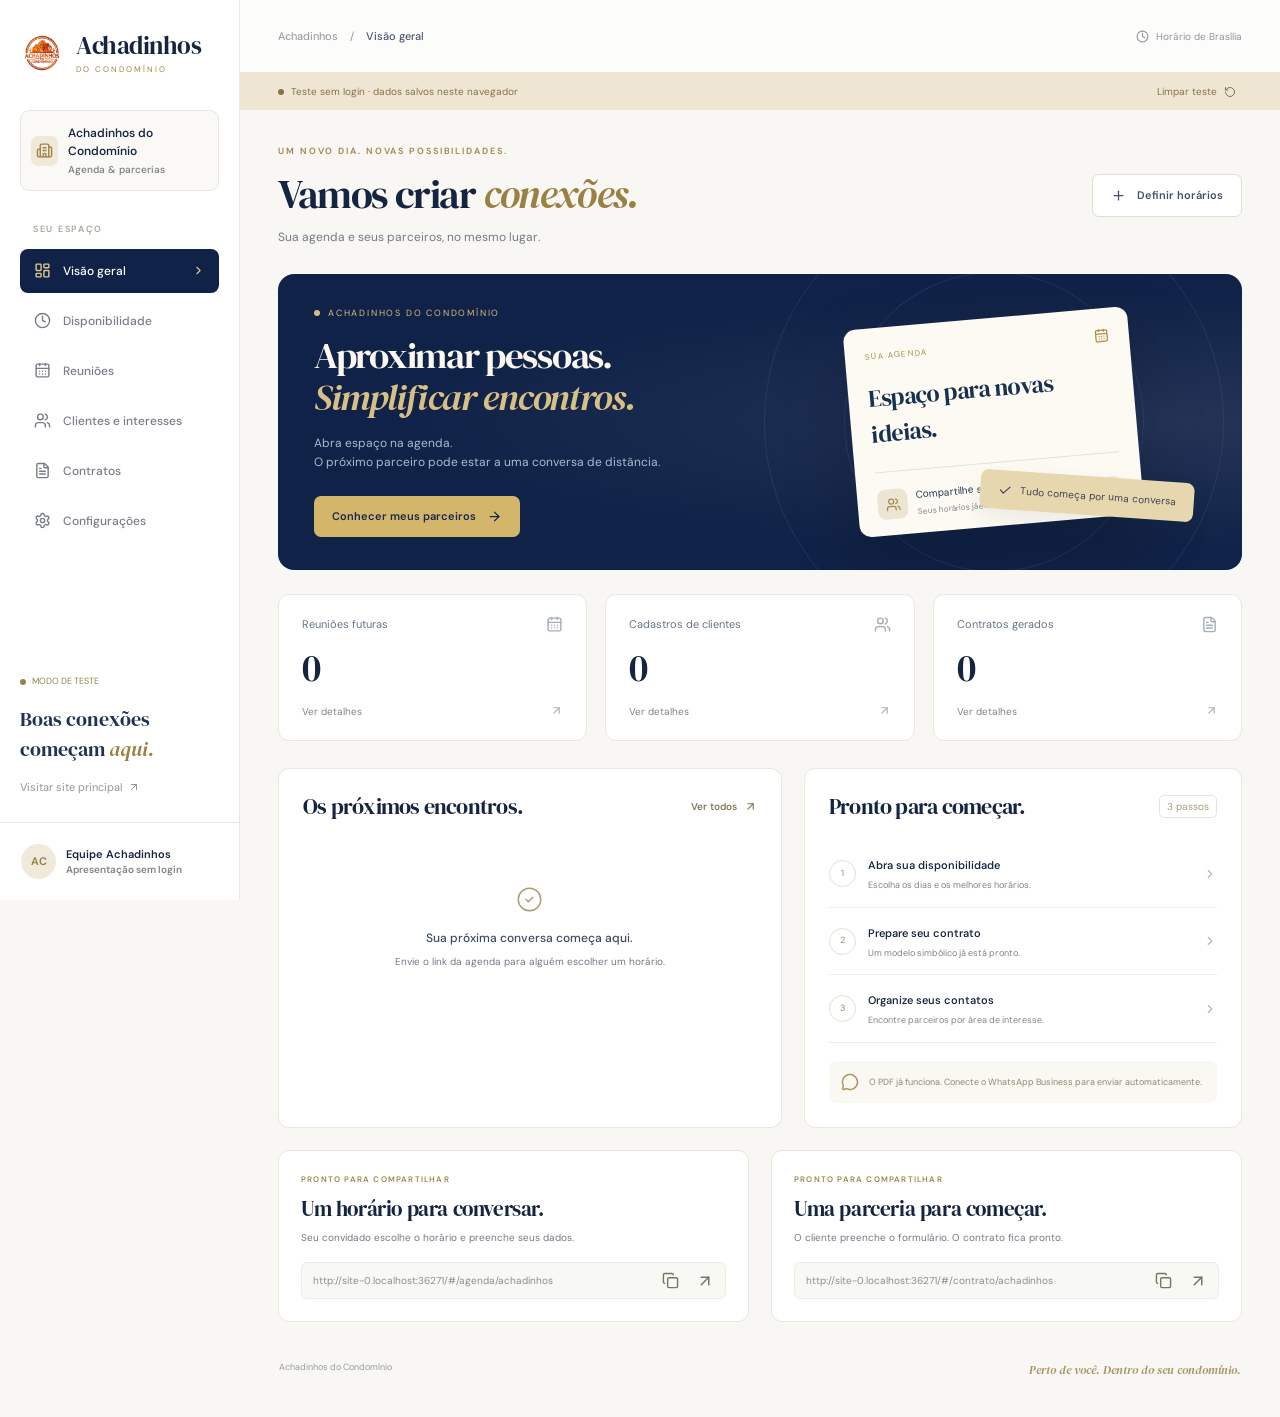
==== index.html @ da48fa8a "Add files via upload" ====
<!doctype html>
<html lang="pt-BR">
<head>
  <meta charset="utf-8">
  <meta name="viewport" content="width=device-width,initial-scale=1">
  <meta name="theme-color" content="#102247">
  <meta name="description" content="Agenda, parcerias e contratos do Achadinhos do Condomínio.">
  <title>Achadinhos · Agenda & parcerias</title>
  <link rel="icon" href="./logo.png" type="image/png">
  <link rel="stylesheet" href="./assets/app.css">
  <script src="./config.js"></script>
  <script src="./assets/app.js" type="module"></script>
</head>
<body><div id="root"></div><noscript>Ative o JavaScript para usar a agenda e os formulários.</noscript></body>
</html>
---- assets/app.css ----
@import url('https://fonts.googleapis.com/css2?family=DM+Sans:wght@400;450;500;550;600;650;700&family=DM+Serif+Display:ital@0;1&display=swap');
:root{--ink:#152541;--navy:#102247;--gold:#c7a75d;--cream:#f8f7f3;--line:#e9e7df;--muted:#81838b;--paper:#fff;--serif:'DM Serif Display',Georgia,serif;--sans:'DM Sans',Arial,sans-serif}
*{box-sizing:border-box}body{margin:0;background:var(--cream);color:var(--ink);font-family:var(--sans);font-size:14px;line-height:1.5;-webkit-font-smoothing:antialiased}button,input,select,textarea{font:inherit}button,a,input,select,textarea{-webkit-tap-highlight-color:transparent}button,a{touch-action:manipulation}button{cursor:pointer}button{border:0;background:none;color:inherit}a{color:inherit;text-decoration:none}button:disabled,.disabled{opacity:.45;cursor:not-allowed;pointer-events:none}button,a,input,select,textarea{outline-offset:4px}button:focus-visible,a:focus-visible{outline:2px solid var(--gold)}h1,h2,h3,p{margin:0}h1,h2{font-family:var(--serif);font-weight:400;letter-spacing:-.035em}h1{font-size:40px;line-height:1.15}h1 em{color:#9b8044;font-weight:400}h2{font-size:24px;line-height:1.25}h3{font-size:15px;font-weight:600}p{color:#747985}small{font-size:12px;color:var(--muted)}svg{flex-shrink:0}.app-shell{display:flex;min-height:100vh}.sidebar{width:240px;position:fixed;inset:0 auto 0 0;background:#fff;border-right:1px solid var(--line);padding:30px 20px 0;display:flex;flex-direction:column;z-index:20}.brand{display:flex;gap:10px;align-items:center}.brand img{width:46px;height:46px;object-fit:contain}.brand>span{font-family:var(--serif);font-size:25px;line-height:1;letter-spacing:-.5px}.brand small{display:block;font-family:var(--sans);font-size:8px;letter-spacing:2px;color:#a28547;margin-top:7px}.workspace-name{display:flex;align-items:center;gap:10px;margin:34px 0 32px;padding:13px 10px;border:1px solid var(--line);border-radius:9px;background:#faf9f6;font-weight:550;font-size:12px}.workspace-name small{display:block;font-size:10px;margin-top:2px}.workspace-icon{width:30px;height:30px;display:grid;place-items:center;background:#f0e9d9;border-radius:7px;color:#9f844b}.nav-title{font-size:9px;letter-spacing:1.7px;color:#aaa69a;font-weight:600;padding-left:13px;margin-bottom:12px}nav{display:grid;gap:6px}nav button{padding:13px 14px;display:flex;gap:12px;align-items:center;border-radius:8px;text-align:left;color:#797d88;font-size:12px;font-weight:500;transition:background .18s,color .18s}nav button>svg:last-child:not(:first-child){margin-left:auto}nav button:hover{background:#f8f7f3;color:var(--navy)}nav .active{background:var(--navy);color:#fff}nav .active:hover{background:#1c345a;color:#fff}nav .active svg{color:#dcc98f}.sidebar-bottom{margin-top:auto;padding-top:45px}.demo-chip{font-size:9px;color:#9a8250;display:flex;gap:6px;align-items:center}.dot{display:inline-block;width:6px;height:6px;border-radius:50%;background:currentColor;flex-shrink:0}.sidebar-bottom>p{font-family:var(--serif);font-size:20px;line-height:1.5;color:#1f3355;margin:15px 0}.sidebar-bottom>p em{color:#9b8044}.sidebar-bottom>a{display:flex;align-items:center;gap:6px;font-size:11px;color:#92959d}.user-row{display:flex;gap:10px;align-items:center;border-top:1px solid var(--line);margin:27px -20px 0;padding:21px;font-size:11px;font-weight:600}.user-row small{display:block;font-size:10px}.avatar{width:35px;height:35px;border-radius:50%;display:grid;place-items:center;background:#f1eadb;color:#958047;font-size:11px;font-weight:650}.avatar.small{width:31px;height:31px;font-size:10px}.main-shell{margin-left:240px;width:calc(100% - 240px)}.topbar{height:73px;border-bottom:1px solid var(--line);display:flex;align-items:center;justify-content:space-between;padding:0 38px;background:rgba(255,255,255,.68)}.topbar>div,.topbar-right{display:flex;align-items:center;gap:18px}.breadcrumb{display:flex;gap:12px;align-items:center;color:#91939a;font-size:11px}.breadcrumb strong{font-weight:500;color:#4c596b}.timezone{display:flex;align-items:center;gap:7px;font-size:10px;color:#92959b}.workspace{max-width:1500px;margin:auto;padding:35px 38px 24px}.page-heading{display:flex;align-items:center;justify-content:space-between;gap:20px;margin-bottom:28px}.eyebrow{display:block;letter-spacing:1.9px;font-size:9px;line-height:1.5;font-weight:600;color:#9e864e;margin-bottom:12px}.page-heading p{margin-top:11px;font-size:12px}.button{border-radius:7px;display:inline-flex;align-items:center;justify-content:center;gap:11px;padding:12px 18px;font-size:11px;font-weight:600;transition:transform .16s,background .16s,box-shadow .16s;white-space:nowrap;min-height:41px}.button:hover{transform:translateY(-1px)}.primary{background:var(--navy);color:#fff}.primary:hover{background:#20395f;box-shadow:0 4px 13px #10224712}.secondary{border:1px solid #dfded5;background:white;color:#42506a}.gold-button{background:#d4b66b;color:#17284a}.gold-button:hover{background:#e0c57f}.full{width:100%}.hero{display:grid;grid-template-columns:1.1fr 1fr;min-height:267px;border-radius:16px;background:var(--navy);position:relative;overflow:hidden;padding:33px 36px;color:#fff;margin-bottom:24px;isolation:isolate}.hero::after{content:'';position:absolute;inset:0;z-index:-1;background:radial-gradient(ellipse at 90% 50%,#35456688,transparent 62%)}.hero-eyebrow{display:flex;align-items:center;gap:8px;color:#d6bc7e;font-size:9px;letter-spacing:1.8px;margin-bottom:15px}.hero h2{font-size:37px;line-height:1.13;color:#faf7ee}.hero h2 em{color:#d8bf86}.hero p{color:#adbad0;font-size:12px;margin-top:15px;line-height:1.65}.hero .button{margin-top:23px}.hero-art{display:flex;align-items:center;justify-content:center;position:relative}.orbit{position:absolute;width:300px;height:300px;border:1px solid #7281a22a;border-radius:50%;transform:rotate(-28deg)}.orbit-two{width:460px;height:460px}.mini-calendar{width:285px;background:#fcfaf3;border-radius:12px;padding:20px 20px 16px;box-shadow:0 25px 70px #0003;transform:rotate(-5deg);z-index:1;transition:transform .5s}.hero:hover .mini-calendar{transform:rotate(-2deg) translateY(-3px)}.mini-calendar-head{display:flex;justify-content:space-between;align-items:center;color:#ac8c46;font-size:8px;letter-spacing:1.4px}.mini-calendar>strong{display:block;font-family:var(--serif);font-weight:400;letter-spacing:-.5px;color:#183051;font-size:24px;margin:17px 0 20px}.mini-line{height:1px;background:#e8e1d3;margin-bottom:17px}.mini-calendar-person{display:flex;align-items:center;gap:9px;font-size:10px;color:#253852}.mini-calendar-person small{display:block;font-size:8px;margin-top:3px}.mini-avatar{width:30px;height:30px;border-radius:8px;background:#ece5d4;color:#a48b50;display:grid;place-items:center}.check-circle{width:19px;height:19px;display:grid;place-items:center;margin-left:auto;background:#e6ecdf;border-radius:50%;color:#748359}.floating-pill{position:absolute;bottom:22px;right:12px;z-index:2;display:flex;gap:8px;align-items:center;background:#e7d7ae;color:#3c4251;padding:12px 18px;border-radius:8px;box-shadow:0 10px 25px #0001;font-size:10px;transform:rotate(4deg)}.stats-grid{display:grid;grid-template-columns:repeat(3,1fr);gap:18px;margin-bottom:27px}.stat-card{background:#fff;border:1px solid var(--line);border-radius:11px;padding:21px 23px;text-align:left;transition:border-color .2s,transform .2s}.stat-card:hover{border-color:#c7b888;transform:translateY(-2px)}.stat-card>div{display:flex;justify-content:space-between;align-items:center;gap:10px}.stat-label{font-size:11px;color:#687486}.stat-card svg{color:#a6adba}.stat-card>strong{display:block;font-family:var(--serif);font-size:38px;line-height:1.2;margin:13px 0 12px;font-weight:400}.stat-card>small{display:flex;justify-content:space-between;font-size:10px}.overview-grid{display:grid;grid-template-columns:1.15fr 1fr;gap:22px;margin-bottom:22px}.panel{background:white;border:1px solid var(--line);border-radius:11px;padding:24px;min-width:0}.section-head{display:flex;align-items:center;justify-content:space-between;gap:12px;margin-bottom:20px}.section-head h2{font-size:22px}.text-button{display:inline-flex;align-items:center;gap:7px;font-size:10px;font-weight:550;color:#7c714f;padding:4px 0}.text-button:hover{color:#173557}.badge{display:inline-flex;align-items:center;justify-content:center;gap:5px;white-space:nowrap;border-radius:5px;padding:5px 8px;font-size:9px;font-weight:500;line-height:1.3}.badge.green{background:#edf5ee;color:#557e62}.badge.gold{background:#faf3e5;color:#9f844b}.badge.red{background:#fcf0ee;color:#aa625a}.empty-state{min-height:187px;display:flex;align-items:center;justify-content:center;flex-direction:column;text-align:center;padding:20px;color:#ad9b71}.empty-state>svg{margin-bottom:16px;stroke-width:1.3}.empty-state h3{color:#3c4a61;font-size:12px;font-weight:500}.empty-state p{font-size:10px;margin:7px 0 12px;max-width:270px}.meeting-row{display:flex;align-items:center;gap:13px;padding:16px 0;border-top:1px solid #f1eee6}.meeting-row>div:nth-child(2){flex:1}.meeting-row strong{font-size:12px}.meeting-row small{display:block;font-size:10px;margin-top:3px}.date-tile{background:#f8f5ec;min-width:47px;height:49px;border-radius:7px;text-align:center;padding-top:5px}.date-tile strong{font-size:19px;font-family:var(--serif);font-weight:400;display:block}.date-tile small{font-size:8px;margin:0}.step-count{font-size:10px;color:#a99d82;border:1px solid #e9e4d7;padding:3px 7px;border-radius:5px}.getting-started>button{display:flex;align-items:center;text-align:left;gap:12px;width:100%;padding:14px 0;border-bottom:1px solid #f0ede7}.getting-started>button>div{flex:1}.getting-started>button strong{font-size:11px;font-weight:550}.getting-started>button small{display:block;font-size:9px;margin-top:4px}.getting-started>button>svg{color:#b3b5ba}.step-index{width:27px;height:27px;border:1px solid #e4dfd3;border-radius:50%;font-size:9px;display:grid;place-items:center;color:#9c895f}.step-index.done{background:#edf4eb;border-color:#edf4eb;color:#6a8364}.quiet-note{display:flex;gap:10px;align-items:center;padding:12px;background:#faf8f3;border-radius:7px;margin-top:18px;color:#af975f}.quiet-note p{font-size:9px;line-height:1.6;color:#928771}.two-col{display:grid;grid-template-columns:1fr 1fr;gap:22px;margin-bottom:24px}.link-card{background:white;border:1px solid var(--line);border-radius:11px;padding:22px;min-width:0}.link-card .eyebrow{font-size:8px;letter-spacing:1.2px;margin-bottom:8px}.link-card h3{font-family:var(--serif);font-size:21px;font-weight:400;letter-spacing:-.4px}.link-card p{font-size:10px;margin-top:6px}.link-actions{display:flex;align-items:center;background:#f8f8f4;border:1px solid #eeece5;border-radius:6px;margin-top:17px;padding:8px 11px;gap:11px}.link-actions code{font-family:var(--sans);font-size:10px;overflow:hidden;text-overflow:ellipsis;white-space:nowrap;flex:1;color:#8a8d93}.link-actions button,.icon-button{display:inline-flex;align-items:center;justify-content:center;color:#78765f}.link-card>small{display:block;margin-top:9px;font-size:10px}.workspace-footer{display:flex;justify-content:space-between;padding:14px 1px;margin-top:25px;color:#9a9d9e;font-size:9px}.workspace-footer span:last-child{font-family:var(--serif);font-style:italic;font-size:12px;color:#a79365}.editor-grid{display:grid;grid-template-columns:minmax(0,1.65fr) minmax(260px,1fr);gap:22px;margin-bottom:24px}.stack{display:grid;gap:20px;align-content:start}.panel-intro{font-size:11px;line-height:1.7;margin:12px 0 18px}.day-row{display:flex;align-items:flex-start;border-bottom:1px solid #efeee9;padding:17px 0;gap:14px}.day-row:last-child{border:0}.day-name{display:flex;align-items:center;gap:11px;font-size:11px;min-width:128px;padding-top:8px}.day-periods{display:grid;gap:8px;flex:1}.period{display:flex;align-items:center;gap:8px}.period>span{font-size:10px;color:#979ba0}.period input{padding:8px;width:94px;font-size:11px}.period button{margin-left:auto}.switch{appearance:none!important;width:30px!important;min-width:30px;height:17px!important;padding:0!important;border:0!important;background:#e0e1de!important;border-radius:20px!important;cursor:pointer;position:relative;transition:background .2s}.switch::before{content:'';position:absolute;width:13px;height:13px;border-radius:50%;background:white;left:2px;top:2px;box-shadow:0 1px 3px #0002;transition:transform .2s}.switch:checked{background:#bda162!important}.switch:checked::before{transform:translateX(13px)}.unavailable{font-size:10px;color:#aaaead;padding:8px 0}.add-period{padding:8px 0;color:#a7987b}.panel>label,.guest-form>label,.form-grid>label{display:block;font-size:11px;font-weight:500;margin-top:18px;color:#505d71}.panel label small,.guest-form label small{font-weight:400;font-size:10px}.panel>label>small{display:block;margin-top:7px}input:not([type=checkbox]),select,textarea{display:block;border:1px solid #e3e2db;background:#fff;border-radius:6px;padding:11px 12px;width:100%;color:#394c67;font-size:12px;transition:border-color .2s,box-shadow .2s}label>input:not([type=checkbox]),label>select,label>textarea{margin-top:7px}input:focus,select:focus,textarea:focus{outline:none;border-color:#b7a477;box-shadow:0 0 0 3px #ba9d5b12}input::placeholder,textarea::placeholder{color:#a8abb1}textarea{resize:vertical}.inline-control{display:flex;gap:10px;align-items:center}.inline-control .icon-button{width:33px;height:33px;background:#f2eddf;border-radius:6px}.blocked-list{display:flex;gap:7px;flex-wrap:wrap;margin-top:10px}.blocked-list>span{display:flex;align-items:center;gap:9px;background:#faf5e9;color:#a18a5a;font-size:10px;padding:6px 8px;border-radius:4px}.alert{display:flex;align-items:center;gap:12px;border-radius:8px;padding:14px 17px;font-size:11px;margin-bottom:21px}.alert.error{background:#fff0ed;color:#ad5b4a;border:1px solid #f1ddd5}.alert.error button{margin-left:auto}.alert.subtle{background:#f3eddf;color:#93815b;border:1px solid #e6dcc4}.search{max-width:240px;font-size:11px!important;padding:9px 11px!important}.table-scroll{overflow-x:auto}table{width:100%;border-collapse:collapse;font-size:11px;white-space:nowrap}th{text-align:left;font-size:9px;font-weight:500;color:#999da4;padding:0 15px 12px 0}td{padding:18px 15px 18px 0;border-top:1px solid #eeede7;font-size:10px}td strong{font-size:11px;font-weight:550}td small{display:block;font-size:9px;margin-top:4px;white-space:normal;max-width:260px}td .text-button{margin-right:10px}.count{font-family:var(--sans);font-size:10px;background:#f5f2e9;color:#a79260;padding:4px 7px;border-radius:5px;vertical-align:middle;margin-left:5px}.danger{color:#a66b64}.template-editor{margin-top:8px;height:540px;font-family:var(--sans);font-size:11px;line-height:1.9;background:#fcfbf7}.variable-list{display:flex;flex-wrap:wrap;gap:7px;margin-top:12px}.variable-list button{font-family:monospace;font-size:10px;color:#9e8651;background:#f7f1e3;border-radius:4px;padding:5px 8px}.toggle-label{display:flex!important;align-items:center;justify-content:space-between;padding-top:16px;border-top:1px solid var(--line)}.toggle-label small{display:block;margin-top:4px}.contact-grid{display:grid;grid-template-columns:repeat(3,1fr);gap:18px}.contact-card{border:1px solid var(--line);border-radius:8px;padding:20px}.contact-avatar{display:grid;place-items:center;width:37px;height:37px;background:#eee8da;color:#9d8754;border-radius:50%;font-size:11px;margin-bottom:15px}.contact-card h3{font-size:13px}.contact-card p{font-size:10px;margin:5px 0 20px}.contact-card>span:not(.contact-avatar),.contact-card>small{display:block;font-size:10px;overflow-wrap:anywhere}.contact-card>small{margin-top:4px}.whatsapp-setup .whatsapp-icon{display:grid;place-items:center;width:46px;height:46px;background:#edf5ea;color:#6b9160;border-radius:12px;margin-bottom:18px}.whatsapp-setup>p{font-size:11px;line-height:1.8;margin:12px 0 18px}.whatsapp-setup ol{padding:0;list-style:none;counter-reset:step}.whatsapp-setup li{counter-increment:step;position:relative;margin:22px 0;padding-left:31px}.whatsapp-setup li::before{content:counter(step);position:absolute;left:0;top:0;width:20px;height:20px;border-radius:50%;background:#f1eee4;color:#a08c5a;font-size:9px;display:grid;place-items:center}.whatsapp-setup li strong{font-size:11px;font-weight:550}.whatsapp-setup li p{font-size:10px;line-height:1.7;margin-top:5px}.integration-state{display:flex;align-items:center;gap:7px;border-top:1px solid var(--line);padding-top:18px;margin-top:22px;font-size:10px;color:#a0884f}.green-dot{color:#6e925d}.save-bar{position:fixed;bottom:18px;left:calc(50% + 120px);transform:translateX(-50%);display:flex;align-items:center;justify-content:space-between;gap:30px;background:white;box-shadow:0 5px 30px #1426451f;border:1px solid #e5ddc9;border-radius:10px;padding:12px 16px;z-index:25;font-size:11px;min-width:420px}.save-bar>span{display:flex;align-items:center;gap:7px;color:#a89055}.toast{position:fixed;right:30px;top:90px;background:#f8fbf5;color:#5a7e50;box-shadow:0 5px 20px #0001;border:1px solid #dce8d6;padding:15px 18px;border-radius:8px;font-size:12px;display:flex;gap:10px;z-index:50}.loading{padding:80px 20px;color:#9a8a65;text-align:center}.login-panel{min-height:calc(100vh - 160px);display:flex;flex-direction:column;align-items:center;justify-content:center;text-align:center}.login-panel h1{font-size:53px}.login-panel p{font-size:13px;margin:20px 0 26px;max-width:420px}.login-panel small{margin-top:15px;font-size:10px}.mobile-menu{display:none}.modal-backdrop{position:fixed;inset:0;background:#0b1b3b88;backdrop-filter:blur(4px);z-index:80;display:grid;place-items:center;padding:20px}.modal{width:min(440px,100%);background:#fff;padding:30px;border-radius:14px}.modal p{font-size:13px;line-height:1.8;margin:15px 0 25px}.modal-actions{display:flex;gap:12px;justify-content:flex-end}.public-shell{min-height:100vh;background:#f8f7f2}.public-topbar{max-width:1280px;margin:auto;display:flex;align-items:center;justify-content:space-between;padding:23px 45px;border-bottom:1px solid #e9e5d8}.public-tag{font-family:var(--serif);font-size:15px;font-style:italic;color:#a28c5e}.public-main{padding:38px 25px 20px;max-width:1120px;margin:auto}.public-heading{text-align:center;margin-bottom:33px}.public-heading h1{font-size:43px;line-height:1.12}.public-heading p{font-size:12px;margin-top:15px}.public-heading .eyebrow{font-size:9px}.booking-card{display:grid;grid-template-columns:31% 69%;background:#fff;border:1px solid #e8e3d5;border-radius:17px;overflow:hidden;box-shadow:0 14px 40px #2d2c2610;min-height:500px}.booking-intro{padding:29px 29px 22px;background:#f4f1e7;border-right:1px solid #e8e3d5;display:flex;flex-direction:column}.public-logo{width:70px;height:70px;object-fit:contain;margin-bottom:27px}.booking-intro h2{font-size:27px;line-height:1.16}.booking-intro>.eyebrow{font-size:8px;letter-spacing:1px}.booking-intro p{font-size:11px;line-height:1.9;margin:17px 0 26px}.booking-detail{display:flex;align-items:center;gap:10px;font-size:10px;color:#7c806e;margin-bottom:18px;line-height:1.8}.booking-detail svg{color:#a99561;stroke-width:1.5}.booking-intro-footer{margin-top:auto;padding-top:35px;font-family:var(--serif);font-style:italic;font-size:17px;color:#a18a53}.booking-intro-footer span{display:block;font-family:var(--sans);font-style:normal;font-size:8px;color:#adac9f;margin-top:5px}.booking-content{padding:28px 33px;min-width:0}.public-progress{display:flex;gap:22px;align-items:center;padding-bottom:21px;border-bottom:1px solid #eeeae0;margin-bottom:24px}.public-progress span{font-size:9px;color:#aaa9a5;display:flex;align-items:center;gap:8px}.public-progress b{width:20px;height:20px;border-radius:50%;display:grid;place-items:center;background:#f3f1e9;color:#b2a994;font-size:8px;font-weight:400}.public-progress .current{color:#6f6c5a}.public-progress .current b{background:var(--navy);color:#f0d491}.calendar-header h3{font-family:var(--serif);font-size:23px;font-weight:400;margin-bottom:7px;letter-spacing:-.5px}.calendar-header small{font-size:9px;display:flex;gap:5px;align-items:center}.date-time-grid{display:grid;grid-template-columns:1.3fr .8fr;gap:22px;margin-top:24px;min-height:262px}.month-nav{display:flex;align-items:center;justify-content:space-between;margin-bottom:15px}.month-nav strong{text-transform:capitalize;font-size:12px;font-weight:550}.month-nav>div{display:flex;gap:6px}.month-nav button{height:23px;width:23px;padding:3px;border:1px solid #e7e3d9;border-radius:5px;color:#9a8b67}.calendar-grid{display:grid;grid-template-columns:repeat(7,1fr);gap:5px;text-align:center}.weekday{font-size:8px;color:#aaa698;padding-bottom:9px}.calendar-grid button{aspect-ratio:1;border-radius:7px;font-size:11px;display:grid;place-items:center;background:#f6f3e9;color:#9b844b;position:relative;transition:background .18s}.calendar-grid button:disabled{background:none;color:#c7c7c4;opacity:1}.calendar-grid button:hover{background:#e8dfc6}.calendar-grid .selected,.calendar-grid .selected:hover{background:var(--navy);color:#f0d591}.calendar-grid .today::after{content:'';width:3px;height:3px;background:currentColor;border-radius:50%;position:absolute;bottom:5px}.calendar-legend{font-size:8px;color:#b0a079;display:flex;gap:6px;align-items:center;margin-top:14px}.calendar-legend .dot{background:#d9c588}.slots-panel{border-left:1px solid #eeeae0;padding-left:20px}.slots-panel h4{font-size:10px;color:#8e8c81;font-weight:500;margin:0 0 14px;text-transform:capitalize}.slot-grid{display:grid;grid-template-columns:1fr;gap:7px;max-height:252px;overflow-y:auto;padding-right:3px}.slot-grid button{border:1px solid #e7e1d3;border-radius:6px;padding:9px;display:flex;align-items:center;justify-content:center;gap:8px;font-size:10px;color:#8c794c;transition:background .18s}.slot-grid button:hover{background:#f6f0e1}.slot-grid .selected{background:var(--navy);color:#f0d591;border-color:var(--navy)}.no-slots{display:flex;flex-direction:column;align-items:center;justify-content:center;height:190px;text-align:center;color:#b6aa8d}.no-slots p{font-size:10px;margin-top:10px}.no-slots small{font-size:9px;margin-top:8px}.muted{font-size:10px;color:#aaa99e}.booking-bottom{display:flex;align-items:center;justify-content:space-between;border-top:1px solid #eeeae0;margin-top:24px;padding-top:20px;gap:10px}.booking-bottom>span{font-size:9px;color:#968b71}.guest-form h3{font-family:var(--serif);font-size:25px;font-weight:400;letter-spacing:-.5px;margin-bottom:18px}.guest-form>.text-button{margin-bottom:12px}.selected-summary{display:flex;gap:10px;align-items:center;padding:11px 14px;background:#f7f3e9;border-radius:6px;color:#9c8248;font-size:11px;margin:12px 0 20px}.form-grid{display:grid;grid-template-columns:1fr 1fr;gap:2px 16px}.form-grid label{margin-top:10px}.consent{display:flex!important;gap:9px;align-items:flex-start;font-weight:400!important;color:#93938a!important;line-height:1.7;font-size:10px!important;margin:22px 0!important}.consent input{width:13px;height:13px;flex-shrink:0;accent-color:var(--navy);margin-top:2px}.form-footnote{display:block;text-align:center;font-size:9px;color:#a7a79e;margin-top:12px;line-height:1.7}.confirmation{text-align:center;max-width:390px;margin:30px auto}.success-circle{height:65px;width:65px;border:1px solid #e4dec8;border-radius:50%;display:grid;place-items:center;background:#f4f0e2;color:#ae9453;margin:0 auto 26px}.confirmation h2{font-size:40px;margin:8px 0 18px}.confirmation h2 em{color:#a48b52}.confirmation>p{font-size:12px;line-height:1.8}.confirmation-details{border:1px solid #e7e2d3;border-radius:10px;margin:25px 0 20px;padding:20px;background:#faf8f1;display:flex;flex-direction:column;align-items:center;gap:7px;color:#a28b55}.confirmation-details strong{font-size:14px;color:#3b4b60;font-weight:500}.confirmation-details span{font-size:10px;color:#919083}.confirmation-details small{font-size:9px;color:#a8a294}.confirmation>.text-button{margin-top:15px}.confirmation>small{font-size:9px}.whatsapp-status{text-align:left;display:flex;gap:12px;border:1px solid #e9e5d8;padding:15px;border-radius:8px;margin:18px 0;color:#b59a5b}.whatsapp-status strong{font-size:10px;font-weight:500;color:#8c7848}.whatsapp-status p{font-size:10px;line-height:1.7;margin-top:5px}.public-footer{display:flex;justify-content:space-between;font-size:9px;color:#a7a59c;padding:25px 3px}.public-footer span{font-family:var(--serif);font-style:italic;font-size:12px;color:#a3936b}
@media(min-width:1600px){.workspace{padding:42px 55px}.hero{min-height:320px}.hero h2{font-size:44px}.hero-art{max-width:450px;margin-left:auto;width:100%}}
@media(max-width:1150px){.sidebar{width:210px;padding:25px 16px 0}.main-shell{margin-left:210px;width:calc(100% - 210px)}.workspace{padding:28px 26px}.topbar{padding:0 26px}.hero{padding:28px}.hero h2{font-size:32px}.mini-calendar{width:235px}.mini-calendar>strong{font-size:21px}.floating-pill{right:-6px;font-size:9px}.overview-grid{grid-template-columns:1fr 1fr}.editor-grid{grid-template-columns:1fr}.day-name{min-width:155px}.save-bar{left:calc(50% + 105px)}.contact-grid{grid-template-columns:1fr 1fr}h1{font-size:34px}.booking-content{padding:25px}.booking-intro{padding:25px}}
@media(max-width:900px){.sidebar{width:185px;padding:23px 12px 0}.sidebar .brand>span{font-size:21px}.brand img{width:38px;height:38px}.main-shell{margin-left:185px;width:calc(100% - 185px)}.workspace{padding:27px 20px}.page-heading{align-items:flex-start}.hero{grid-template-columns:1.1fr .9fr}.hero-art{margin-right:-40px}.mini-calendar{width:200px}.mini-calendar-person{font-size:8px}.mini-calendar-head{font-size:7px}.mini-calendar>strong{font-size:18px}.floating-pill{bottom:20px;right:0;padding:10px}.stats-grid{gap:12px}.stat-card{padding:18px 14px}.stat-label{font-size:9px}.stat-card>small{font-size:8px}.overview-grid{grid-template-columns:1fr}.two-col{grid-template-columns:1fr}.save-bar{left:calc(50% + 92px)}.booking-card{grid-template-columns:29% 71%}.booking-intro{padding:23px}.booking-intro h2{font-size:23px}.date-time-grid{gap:15px}.slots-panel{padding-left:14px}.public-main{padding:30px 20px}.public-topbar{padding:20px 30px}}
@media(max-width:700px){.sidebar{display:none;width:240px;padding:25px 20px 0;box-shadow:15px 0 40px #0002}.sidebar.open{display:flex}.sidebar .brand>span{font-size:25px}.main-shell{margin-left:0;width:100%}.topbar{height:60px;padding:0 18px}.mobile-menu{display:block;margin-right:0}.breadcrumb{font-size:10px;gap:6px}.topbar>div{gap:11px}.timezone{display:none}.workspace{padding:26px 18px 30px}.page-heading{gap:14px;flex-direction:column;margin-bottom:22px}.page-heading h1{font-size:33px}.page-heading p{font-size:11px}.page-heading>.button{padding:10px 14px}.hero{min-height:280px;grid-template-columns:1fr;padding:29px}.hero h2{font-size:34px}.hero p{font-size:11px}.hero-art{display:none}.hero::after{background:radial-gradient(ellipse at 100% 100%,#8f754c44,transparent 75%)}.stats-grid{gap:9px;margin-bottom:20px}.stat-card{padding:15px 11px}.stat-label{font-size:9px;line-height:1.4}.stat-card svg{width:15px;height:15px}.stat-card>strong{font-size:31px;margin:10px 0}.stat-card>small{font-size:8px;line-height:1.7;min-height:28px}.stat-card>small svg{display:none}.panel{padding:20px}.section-head h2{font-size:21px}.overview-grid,.two-col{gap:17px;margin-bottom:17px}.empty-state{min-height:190px}.getting-started>button small{font-size:9px}.link-card{padding:20px}.link-actions code{font-size:9px}.workspace-footer{font-size:8px}.day-row{gap:12px;flex-wrap:wrap}.day-name{min-width:125px;width:125px;font-size:10px}.period input{width:84px;padding:8px 5px;font-size:10px}.day-periods{min-width:160px}.add-period{margin-left:auto}.search{max-width:155px}.template-editor{height:470px;font-size:10px}.save-bar{left:14px;right:14px;transform:none;min-width:0;bottom:12px;gap:15px;padding:10px 12px;font-size:10px}.save-bar .button{font-size:10px;padding:10px 12px}.contact-grid{grid-template-columns:1fr}.toast{left:18px;right:18px;top:73px;font-size:11px}.public-topbar{padding:17px 20px}.public-tag{display:none}.public-heading h1{font-size:34px}.public-heading p{font-size:11px;max-width:300px;margin:14px auto 0}.public-main{padding:28px 14px 15px}.booking-card{grid-template-columns:1fr}.booking-intro{padding:22px 24px;border-right:0;border-bottom:1px solid #e8e3d5;position:relative}.public-logo{width:45px;height:45px;position:absolute;right:23px;top:22px;margin:0}.booking-intro>.eyebrow{padding-right:50px;margin-bottom:10px}.booking-intro h2{font-size:25px;max-width:290px}.booking-intro p{font-size:10px;margin:12px 0 17px;max-width:300px}.booking-detail{font-size:9px;margin:8px 0}.booking-intro-footer{display:none}.booking-content{padding:24px 21px}.public-progress{gap:20px;margin-bottom:23px}.calendar-header h3{font-size:24px}.date-time-grid{grid-template-columns:1.35fr .8fr;gap:15px;min-height:240px}.calendar-grid{gap:3px}.calendar-grid button{font-size:10px}.slots-panel{padding-left:12px}.slot-grid{max-height:220px}.slot-grid button{font-size:10px;padding:8px}.month-nav strong{font-size:10px}.month-nav button{width:20px;height:20px;padding:2px}.month-nav>div{gap:4px}.form-grid{grid-template-columns:1fr}.confirmation{margin:17px auto}.confirmation h2{font-size:37px}.public-footer{font-size:8px}.public-footer span{font-size:10px}.booking-bottom>span{font-size:8px}.booking-bottom .button{padding:10px 13px}.login-panel h1{font-size:42px}}
@media(prefers-reduced-motion:reduce){*{transition:none!important;animation:none!important;scroll-behavior:auto!important}}

.hidden{display:none!important}.demo-strip{background:#eee6d3;padding:10px 38px;display:flex;gap:15px;align-items:center;justify-content:space-between;color:#867246;font-size:10px}.demo-strip>span,.demo-strip button{display:flex;align-items:center;gap:7px}.public-demo-note{background:#eee6d3;padding:10px 15px;font-size:11px;text-align:center;color:#867246}.auth-shell{min-height:100vh;display:grid;grid-template-columns:1fr 1fr}.auth-art{padding:46px 60px;background:var(--navy);color:#fff;display:flex;flex-direction:column;position:relative;overflow:hidden}.auth-art::after{content:'';width:560px;height:560px;border:1px solid #c7a75d25;border-radius:50%;position:absolute;bottom:-180px;right:-170px;pointer-events:none}.auth-art .brand>span{color:#fff}.auth-art .brand img{width:58px;height:58px}.auth-art>div{margin:auto 0;position:relative;z-index:1}.auth-art h1{font-size:clamp(40px,4vw,64px);line-height:1.12;letter-spacing:-1.8px}.auth-art h1 em{color:#dfc589}.auth-art p{font-size:14px;line-height:1.85;color:#a9b9d0;margin-top:28px}.auth-caption{font-family:var(--serif);font-style:italic;color:#c7b68a;font-size:18px}.auth-main{display:flex;align-items:center;justify-content:center;flex-direction:column;padding:40px 50px}.auth-main footer{font-size:10px;color:#9a9c9f;margin-top:42px}.auth-form{max-width:350px;width:100%;margin:auto 0}.auth-form h1{font-size:43px;line-height:1.1}.auth-form>p{font-size:12px;margin:20px 0 27px;line-height:1.7}.auth-icon{background:#efe7d5;color:#a38950;display:grid;place-items:center;width:47px;height:47px;border-radius:12px;margin-bottom:28px}.auth-form>label{display:block;margin-top:20px;font-size:12px;color:#5e6776}.auth-form>.button{margin:24px 0 15px}.auth-form>.text-button{display:block;margin:auto;font-size:11px}.auth-note{border-top:1px solid var(--line);margin-top:30px;padding-top:20px;font-size:11px;color:#98948b;line-height:1.7}.auth-mobile{display:none}.setup-shell{min-height:100vh;max-width:680px;margin:auto;padding:40px 25px;display:flex;flex-direction:column;justify-content:center;gap:35px}.setup-shell>.panel{padding:35px}.setup-shell .panel>p{margin:20px 0;font-size:13px;line-height:1.8}.setup-shell .button{margin-top:18px}.setup-shell .brand{align-self:center}.category-field{padding:0;border:0;margin:25px 0 15px;min-width:0}.category-field legend{font-size:12px;font-weight:600;margin-bottom:7px}.category-field p{font-size:10px;line-height:1.7;margin:0 0 12px}.category-options{display:flex;flex-wrap:wrap;gap:6px;max-height:235px;overflow:auto;padding:2px}.category-options>label{border:1px solid #e8e4d9;border-radius:5px;background:#fff;padding:7px 9px;font-size:9px;cursor:pointer;display:flex;align-items:center;gap:5px;color:#87897e;transition:background .15s,border-color .15s}.category-options>label.chosen{background:#f0eadc;color:#8b733e;border-color:#cbb984}.category-options input{width:11px;height:11px;margin:0;accent-color:var(--navy)}.notes-label{display:block;font-size:11px;color:#505d71}.honeypot{position:absolute;left:-10000px;width:1px;height:1px;overflow:hidden}.metric-note{font-size:11px;color:#9f8954;display:flex;gap:10px;align-items:center}.crm-filters{display:grid;grid-template-columns:1.5fr 1.1fr 1fr 1fr;gap:10px;margin-bottom:24px}.crm-filters select{font-size:10px;padding:10px 12px}.search-box{display:flex;gap:8px;align-items:center;border:1px solid #e3e2db;border-radius:6px;padding:0 12px;color:#a89b7a}.search-box input{border:0;background:transparent!important;font-size:11px;padding:10px 0;min-width:0}.search-box input:focus{box-shadow:none}.search-box:focus-within{border-color:#b7a477}.customer-grid{display:grid;grid-template-columns:repeat(3,minmax(0,1fr));gap:15px}.crm-card{border:1px solid var(--line);padding:21px 20px;text-align:left;border-radius:9px;background:#fff;min-width:0;display:flex;flex-direction:column;transition:transform .2s,border-color .2s,box-shadow .2s}.crm-card:hover{transform:translateY(-2px);border-color:#cbb984;box-shadow:0 7px 20px #15254109}.crm-card-top{display:flex;align-items:center;justify-content:space-between;margin-bottom:18px}.crm-card h3{font-size:14px;font-weight:550;white-space:nowrap;overflow:hidden;text-overflow:ellipsis}.crm-card>p{font-size:11px;margin:6px 0;white-space:nowrap;overflow:hidden;text-overflow:ellipsis}.crm-card>small{font-size:9px}.interest-tags{display:flex;gap:6px;flex-wrap:wrap;margin:17px 0}.interest-tags>span{display:inline-flex;font-size:9px;line-height:1.4;background:#f6f2e7;color:#9e8650;border:1px solid #eee5d1;border-radius:4px;padding:5px 7px}.crm-card-foot{display:flex;align-items:center;gap:10px;justify-content:space-between;font-size:9px;color:#999c9e;border-top:1px solid #f0eee8;padding-top:12px;overflow-wrap:anywhere;margin-top:auto}.pager{display:flex;align-items:center;justify-content:space-between;border-top:1px solid #efede6;margin-top:24px;padding-top:15px}.pager>div{display:flex;gap:8px}.pager button{border:1px solid #e6e1d4;border-radius:5px;width:29px;height:28px;padding:5px;color:#a18b54}.customer-modal{max-height:90vh;overflow:auto;width:min(540px,100%);position:relative}.modal-close{position:absolute;right:20px;top:20px;color:#9a9c9e}.customer-modal .eyebrow{margin-right:20px}.customer-modal>p{margin:10px 0 20px}.customer-details{display:grid;grid-template-columns:90px 1fr;gap:9px 13px;font-size:11px;margin:20px 0}.customer-details dt{color:#a3a197}.customer-details dd{margin:0;overflow-wrap:anywhere;color:#576883}.customer-details a{display:inline-flex;align-items:center;gap:5px}.customer-modal>label{display:block;font-size:11px;margin-top:17px;color:#5e6776}.customer-modal .modal-actions{margin-top:24px}.records-panel{margin:24px 0}.records-panel td small{font-size:10px}.records-panel td strong{font-size:12px}.setup-steps{padding-left:18px;color:#79818d;font-size:11px;line-height:1.8}.setup-steps li{padding:5px 0}.capability-link{text-align:left;margin:18px 0;color:#a18850;font-size:10px}.capability-link summary{cursor:pointer}.capability-link input{font-size:10px;margin-top:9px}.capability-link p{font-size:10px;margin:7px 0}.mobile-scrim{display:none}.modal-backdrop{overflow-y:auto}.modal{margin:auto}.guest-form label,.form-grid label{font-size:12px}.guest-form input,.guest-form select{font-size:13px}.guest-form .consent{font-size:10px}.consent input{accent-color:var(--navy)}.consent>span{flex:1;line-height:1.7}.customer-details a:hover{text-decoration:underline}
@media(min-width:1500px){.workspace{padding-top:45px}.hero{min-height:300px}.hero h2{font-size:43px}}
@media(max-width:1150px){.customer-grid{grid-template-columns:repeat(2,minmax(0,1fr))}.crm-filters{grid-template-columns:1fr 1fr}.auth-art{padding:40px}}
@media(max-width:900px){.auth-shell{grid-template-columns:.9fr 1fr}.auth-art{padding:35px}.auth-main{padding:35px}.auth-art h1{font-size:38px}.auth-art p{font-size:12px}.demo-strip{padding:10px 25px}}
@media(max-width:700px){.auth-shell{display:block}.auth-art{display:none}.auth-main{min-height:100vh;padding:27px}.auth-mobile{display:block;margin-bottom:45px}.auth-form{max-width:380px}.auth-form h1{font-size:40px}.auth-main footer{text-align:center;line-height:1.7}.demo-strip{padding:10px 18px;font-size:9px;flex-wrap:wrap;gap:7px}.crm-filters{grid-template-columns:1fr}.customer-grid{grid-template-columns:1fr}.crm-card{padding:19px}.category-options{max-height:215px}.category-options>label{font-size:10px}.category-options input{width:13px;height:13px}.public-demo-note{font-size:10px;padding:9px 18px}.customer-modal{padding:25px}.customer-details{grid-template-columns:75px 1fr;font-size:10px}.page-heading .metric-note{font-size:10px}.page-heading>button{font-size:10px;padding:10px}.sidebar.open{transform:translateX(0);display:flex}.mobile-scrim{display:block;position:fixed;inset:0;background:#10224770;z-index:18}.mobile-menu{display:inline-flex}.guest-form .consent{align-items:flex-start}.hero h2{font-size:32px}}
@media(prefers-reduced-motion:reduce){*{animation:none!important;transition:none!important;scroll-behavior:auto!important}}
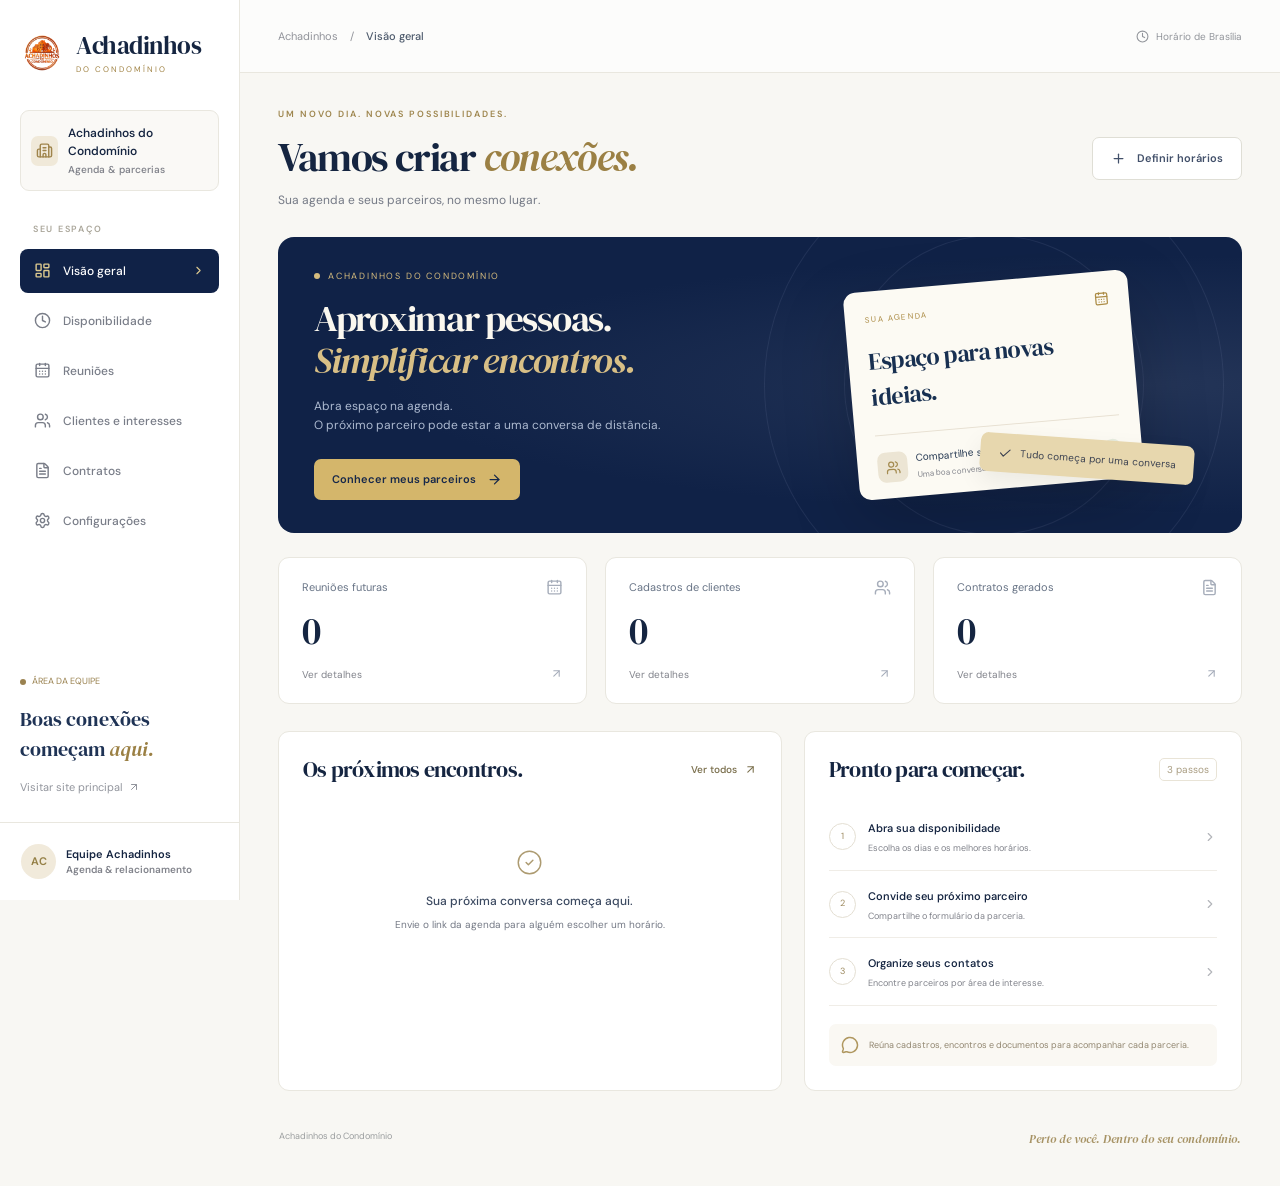
==== commit e764a172: "Add files via upload" ====
--- a/index.html
+++ b/index.html
@@ -2,7 +2,7 @@
 <html lang="pt-BR">
 <head>
   <meta charset="utf-8">
-  <meta name="viewport" content="width=device-width,initial-scale=1">
+  <meta name="viewport" content="width=device-width,initial-scale=1,viewport-fit=cover">
   <meta name="theme-color" content="#102247">
   <meta name="description" content="Agenda, parcerias e contratos do Achadinhos do Condomínio.">
   <title>Achadinhos · Agenda & parcerias</title>
--- a/assets/app.css
+++ b/assets/app.css
@@ -13,3 +13,200 @@
 @media(max-width:900px){.auth-shell{grid-template-columns:.9fr 1fr}.auth-art{padding:35px}.auth-main{padding:35px}.auth-art h1{font-size:38px}.auth-art p{font-size:12px}.demo-strip{padding:10px 25px}}
 @media(max-width:700px){.auth-shell{display:block}.auth-art{display:none}.auth-main{min-height:100vh;padding:27px}.auth-mobile{display:block;margin-bottom:45px}.auth-form{max-width:380px}.auth-form h1{font-size:40px}.auth-main footer{text-align:center;line-height:1.7}.demo-strip{padding:10px 18px;font-size:9px;flex-wrap:wrap;gap:7px}.crm-filters{grid-template-columns:1fr}.customer-grid{grid-template-columns:1fr}.crm-card{padding:19px}.category-options{max-height:215px}.category-options>label{font-size:10px}.category-options input{width:13px;height:13px}.public-demo-note{font-size:10px;padding:9px 18px}.customer-modal{padding:25px}.customer-details{grid-template-columns:75px 1fr;font-size:10px}.page-heading .metric-note{font-size:10px}.page-heading>button{font-size:10px;padding:10px}.sidebar.open{transform:translateX(0);display:flex}.mobile-scrim{display:block;position:fixed;inset:0;background:#10224770;z-index:18}.mobile-menu{display:inline-flex}.guest-form .consent{align-items:flex-start}.hero h2{font-size:32px}}
 @media(prefers-reduced-motion:reduce){*{animation:none!important;transition:none!important;scroll-behavior:auto!important}}
+
+:root{--calendar-free:#58876b;--calendar-booked:#4f78ac;--calendar-cancelled:#ba716b;--calendar-blocked:#b69448}
+.smart-calendar{background:#fff;border:1px solid var(--line);border-radius:14px;overflow:hidden;min-width:0;box-shadow:0 6px 22px #15254104}.smart-calendar-head{display:flex;justify-content:space-between;align-items:center;gap:15px;padding:23px 25px 18px}.smart-calendar-title{display:flex;align-items:center;gap:12px;min-width:0}.smart-calendar-title>svg{color:#a99159;stroke-width:1.6}.smart-calendar-title h2{text-transform:capitalize;font-size:24px;line-height:1.2}.smart-calendar-title small{display:block;font-size:9px;margin-top:5px}.calendar-controls{display:flex;align-items:center;gap:10px;flex-shrink:0}.calendar-view-tabs{display:flex;background:#f6f4ee;border:1px solid #ece7db;padding:3px;border-radius:6px}.calendar-view-tabs button{padding:5px 10px;border-radius:4px;font-size:10px;color:#93938a;min-height:27px}.calendar-view-tabs button.active{background:#fff;color:#344b6d;box-shadow:0 2px 5px #15254109}.calendar-today{font-size:10px;padding:7px 10px;border:1px solid #e7e3da;border-radius:5px;color:#7c7d77;min-height:32px}.calendar-arrow-buttons{display:flex;gap:4px}.calendar-arrow-buttons button,.calendar-refresh{width:29px;height:29px;display:grid;place-items:center;border:1px solid #e7e3da;border-radius:5px;color:#aa925a;padding:0}.calendar-refresh{border:0;margin-left:2px;color:#9fa6b2}.calendar-color-key{display:flex;align-items:center;gap:20px;padding:0 25px 20px;font-size:9px;color:#8c929a;flex-wrap:wrap}.calendar-color-key>span{display:flex;align-items:center;gap:6px}.calendar-dot{display:inline-block;width:6px;height:6px;border-radius:50%;flex-shrink:0}.calendar-dot.free{background:var(--calendar-free)}.calendar-dot.booked{background:var(--calendar-booked)}.calendar-dot.cancelled{background:var(--calendar-cancelled)}.calendar-dot.blocked{background:var(--calendar-blocked)}.show-cancelled{margin-left:auto;display:flex;align-items:center;gap:6px;font-size:9px;color:#969797;cursor:pointer}.show-cancelled input{accent-color:var(--navy);width:11px;height:11px;margin:0}.calendar-body{display:grid;grid-template-columns:minmax(0,1fr) 260px;border-top:1px solid #efede6}.calendar-month{min-width:0}.smart-weekdays{display:grid;grid-template-columns:repeat(7,minmax(0,1fr));background:#faf9f5;border-bottom:1px solid #efede6;color:#9b9d9e;font-size:9px;text-align:center;padding:12px 0}.smart-days{display:grid;grid-template-columns:repeat(7,minmax(0,1fr))}.smart-day{padding:8px 7px;text-align:left;border-bottom:1px solid #f0eee7;border-right:1px solid #f0eee7;min-height:110px;display:flex;flex-direction:column;gap:9px;background:#fff;position:relative;transition:background .18s,box-shadow .18s;overflow:hidden}.smart-day:nth-child(7n){border-right:0}.smart-day:nth-last-child(-n+7){border-bottom:0}.smart-day:hover{background:#fbfaf6}.smart-day.selected{background:#f4f6f9;box-shadow:inset 0 0 0 1.5px #768fb6;z-index:1}.smart-day.selected:hover{background:#eff3f8}.smart-day.outside-month{background:#fcfbf8;color:#bcbcb6}.smart-day:disabled{opacity:1;pointer-events:none;cursor:default}.smart-day:disabled .cell-day-number{color:#c0c1c2}.smart-day:disabled .cell-event{opacity:.6}.smart-day:disabled .cell-unavailable{color:#d1d1cd}.cell-top{display:flex;align-items:center;justify-content:space-between;gap:3px}.cell-day-number{display:grid;place-items:center;width:25px;height:25px;font-size:12px;font-weight:500;line-height:1.1;flex-shrink:0;color:#697587}.is-today .cell-day-number{background:#eee6d3;color:#8f7949;border-radius:50%}.selected .cell-day-number{background:var(--navy);color:#e6c988;border-radius:50%}.cell-today{text-transform:uppercase;font-size:6px;letter-spacing:.5px;color:#a99973}.cell-events{display:flex;flex-direction:column;gap:5px;min-width:0;flex:1;width:100%}.cell-event{display:flex;align-items:center;gap:4px;border-radius:3px;font-size:9px;color:var(--calendar-booked);background:#eef3f9;padding:4px 5px;min-width:0;line-height:1.2;transition:background .2s;animation:calendar-enter .2s ease-out}.cell-event strong{font-weight:600;font-size:9px;flex-shrink:0}.event-color-dot{width:4px;height:4px;border-radius:50%;background:currentColor;flex-shrink:0}.cell-event-title{overflow:hidden;text-overflow:ellipsis;white-space:nowrap;font-size:8px}.cell-event.cancelled{background:#fbf0ee;color:var(--calendar-cancelled)}.cell-event.cancelled .cell-event-title{text-decoration:line-through}.more-events{font-size:8px;padding-left:5px;color:#9aa1ad;line-height:1.3}.cell-availability{display:flex;align-items:center;gap:4px;min-width:0;line-height:1.2;padding:4px 3px;font-size:8px;margin-top:auto}.cell-availability.free{color:var(--calendar-free)}.cell-availability.blocked{color:var(--calendar-blocked)}.cell-availability>span:last-child{overflow:hidden;text-overflow:ellipsis;white-space:nowrap}.cell-unavailable{font-size:8px;color:#c2c1bb;padding:5px 3px;margin-top:auto}.cell-marker-row{display:none}.calendar-day-agenda{border-left:1px solid #efede6;background:#fcfbf8;padding:22px 20px;min-width:0;display:flex;flex-direction:column}.day-agenda-head{padding-bottom:18px;border-bottom:1px solid #eae5d8}.day-agenda-head .eyebrow{font-size:8px;letter-spacing:1.2px;margin-bottom:10px}.day-agenda-head h3{font-family:var(--serif);font-weight:400;font-size:21px;line-height:1.2;text-transform:capitalize;color:#314866;letter-spacing:-.4px}.day-agenda-head small{display:block;margin-top:10px;font-size:9px;color:#a9a398}.day-events-list{margin-top:20px}.day-events-list h4,.day-free-slots h4{display:flex;align-items:center;gap:7px;font-size:10px;font-weight:500;color:#959791;margin:0 0 11px}.day-event{display:flex;align-items:center;gap:9px;min-width:0;width:100%;text-align:left;border:1px solid #e6ecf4;background:#f2f6fb;padding:12px 9px;border-radius:6px;color:var(--calendar-booked);margin-bottom:8px;animation:calendar-enter .25s ease-out}.day-event>div{flex:1;min-width:0}.day-event strong{display:block;font-weight:600;font-size:10px}.day-event span:not(.day-event-line){display:block;font-size:11px;color:#536887;margin-top:5px;overflow:hidden;text-overflow:ellipsis}.day-event small{display:block;font-size:9px;color:#929eae;margin-top:4px}.day-event>svg{margin-left:auto;color:#889fbe}.day-event-line{width:3px;min-height:32px;align-self:stretch;border-radius:10px;background:var(--calendar-booked)}.day-event.cancelled{background:#fbf3f1;border-color:#f0e0dc;color:var(--calendar-cancelled)}.day-event.cancelled .day-event-line{background:var(--calendar-cancelled)}.day-event.cancelled span:not(.day-event-line){color:#a8837b;text-decoration:line-through}.day-event.cancelled small{color:#b3a09a}.day-event.cancelled>svg{color:#b89991}.day-free-slots{margin-top:22px}.smart-slot-grid{display:grid;grid-template-columns:repeat(2,minmax(0,1fr));gap:7px;max-height:300px;overflow-y:auto;padding:2px 4px 2px 1px}.smart-slot-grid>button{border:1px solid #dbe6dc;background:#fff;border-radius:5px;font-size:10px;color:#749782;padding:9px 7px;display:flex;align-items:center;justify-content:center;gap:7px;min-height:36px;transition:background .18s,color .18s,border-color .18s}.smart-slot-grid>button:hover{background:#eef4ee;border-color:#aec7b5}.smart-slot-grid>button.selected{background:var(--navy);color:#e7cc91;border-color:var(--navy);box-shadow:0 3px 7px #10224715}.smart-slot-grid>button>svg:first-child{opacity:.6}.day-no-slots{text-align:center;display:flex;align-items:center;flex-direction:column;padding:26px 9px;color:#beb19a;gap:12px}.day-no-slots p{font-size:10px;color:#95978b}.day-no-slots small{font-size:9px;max-width:190px;line-height:1.7}.day-slot-selected{display:flex;align-items:center;gap:6px;color:#8f7a46;background:#efe7d5;border:1px solid #e5dac0;padding:10px 8px;border-radius:5px;margin-top:20px;font-size:9px}.day-agenda-loading{text-align:center;padding:40px 5px;font-size:10px;color:#aa9a76}.smart-calendar>.alert{margin:0 20px 15px}.week-view .smart-day{min-height:340px}.week-view .calendar-body{align-items:stretch}.calendar-waiting .cell-events{opacity:.5}.calendar-refresh .refreshing{animation:calendar-spin 1s linear infinite}.meeting-share-section,.contract-share-section{margin:0 0 24px}.meeting-share-section .link-card,.contract-share-section .link-card{display:flex;align-items:center;justify-content:space-between;gap:25px;padding:20px 25px;position:relative;flex-wrap:wrap}.meeting-share-section .link-card>.eyebrow,.contract-share-section .link-card>.eyebrow{width:100%;margin:0 0 -17px;font-size:7px}.meeting-share-section .link-card h3,.contract-share-section .link-card h3{margin-top:14px;flex:1;min-width:220px;font-size:22px}.meeting-share-section .link-card p,.contract-share-section .link-card p{display:none}.meeting-share-section .link-actions,.contract-share-section .link-actions{flex:1;min-width:250px;max-width:600px;margin-top:13px;padding:10px 13px}.contract-share-section .link-card>small{flex-basis:100%;margin-top:-10px}.meeting-view-bar{display:flex;align-items:center;justify-content:space-between;gap:20px;margin-bottom:17px}.meeting-view-tabs{display:flex;align-items:center;background:#eeebe3;padding:4px;border-radius:7px;gap:4px}.meeting-view-tabs>button{display:flex;align-items:center;gap:8px;border-radius:5px;padding:9px 15px;font-size:10px;color:#98998f}.meeting-view-tabs>button.active{background:#fff;color:#536680;box-shadow:0 2px 5px #15254107}.meeting-view-bar>small{font-size:10px}.admin-slot-action{display:flex;align-items:center;justify-content:space-between;gap:20px;background:#eee7d6;color:#97804b;border:1px solid #e7dcbd;padding:16px 21px;border-radius:9px;margin-top:17px;font-size:11px}.admin-slot-action>span{display:flex;align-items:center;gap:9px}.calendar-event-modal{position:relative;max-width:520px;width:100%}.event-modal-time{display:flex;gap:12px;align-items:center;background:#f6f3eb;border:1px solid #ebe4d5;padding:17px 15px;border-radius:7px;color:#a18c57}.event-modal-time>div{flex:1}.event-modal-time strong{display:block;font-size:12px;color:#50627d;font-weight:550}.event-modal-time small{display:block;font-size:10px;margin-top:5px;color:#9b998e}.calendar-event-modal .modal-actions{margin-top:25px}.calendar-event-modal .modal-actions>.text-button{padding:8px 12px}.public-main.with-calendar{max-width:1440px}.booking-card.with-calendar{grid-template-columns:24% 76%}.booking-card.with-calendar .booking-content{padding:27px 28px}.guest-calendar{box-shadow:none}.guest-calendar .smart-calendar-head{padding:17px 18px}.guest-calendar .calendar-color-key{padding:0 18px 15px;gap:16px}.guest-calendar .smart-calendar-title h2{font-size:23px}.guest-calendar .calendar-body{grid-template-columns:minmax(0,1fr) 220px}.guest-calendar .calendar-day-agenda{padding:20px 17px}.guest-calendar .smart-day{min-height:92px;padding:7px 5px;gap:7px}.guest-calendar.week-view .smart-day{min-height:310px}.guest-calendar .cell-event-title{font-size:7px}.guest-calendar .cell-event strong{font-size:8px}.guest-calendar .cell-event{padding:4px;gap:3px}.guest-calendar .calendar-view-tabs button{padding:5px 7px}.guest-calendar .calendar-controls{gap:7px}.guest-calendar .cell-today{font-size:5px}.guest-calendar .calendar-today{padding:6px 7px}.booking-card.with-calendar .booking-intro h2{font-size:29px}.booking-card.with-calendar .guest-form{max-width:700px;margin:0 auto}.booking-card.with-calendar .public-progress{margin-bottom:20px}.booking-card.with-calendar .booking-bottom{margin-top:20px}.booking-card.with-calendar .confirmation{max-width:410px}.guest-calendar .smart-slot-grid{max-height:285px}
+@keyframes calendar-enter{from{opacity:.3;transform:translateY(2px)}to{opacity:1;transform:translateY(0)}}@keyframes calendar-spin{to{transform:rotate(360deg)}}
+@media(min-width:1500px){.admin-calendar .smart-day{min-height:125px}.admin-calendar.week-view .smart-day{min-height:390px}.calendar-body{grid-template-columns:minmax(0,1fr) 300px}.cell-event-title{font-size:9px}.cell-event{font-size:10px}.cell-event strong{font-size:10px}.cell-availability{font-size:9px}.smart-calendar-head{padding:25px 28px}.calendar-color-key{padding:0 28px 21px}}
+@media(max-width:1150px){.smart-calendar-head{flex-wrap:wrap}.calendar-body{grid-template-columns:minmax(0,1fr) 220px}.cell-event-title{display:none}.cell-availability{font-size:7px}.calendar-day-agenda{padding:18px 15px}.guest-calendar .calendar-body{grid-template-columns:minmax(0,1fr) 200px}.booking-card.with-calendar{grid-template-columns:22% 78%}.booking-card.with-calendar .booking-intro{padding:27px 20px}.booking-card.with-calendar .booking-intro h2{font-size:25px}.booking-card.with-calendar .booking-content{padding:24px 20px}.guest-calendar .smart-day{min-height:94px}}
+@media(max-width:950px){.admin-calendar .calendar-body{grid-template-columns:1fr}.admin-calendar .calendar-day-agenda{border-left:0;border-top:1px solid #efede6}.admin-calendar .smart-slot-grid{grid-template-columns:repeat(4,minmax(0,1fr));max-height:190px}.admin-calendar .day-events-list{display:grid;grid-template-columns:1fr 1fr;gap:8px}.admin-calendar .day-events-list h4{grid-column:1/-1}.admin-calendar .day-event{margin:0}.admin-calendar .day-agenda-head h3{font-size:24px}.calendar-color-key{gap:14px}.guest-calendar .calendar-body{grid-template-columns:1fr}.guest-calendar .calendar-day-agenda{border-left:0;border-top:1px solid #efede6}.guest-calendar .smart-slot-grid{grid-template-columns:repeat(4,minmax(0,1fr));max-height:220px}.guest-calendar .day-events-list{display:grid;grid-template-columns:1fr 1fr;gap:8px}.guest-calendar .day-events-list h4{grid-column:1/-1}.guest-calendar .day-event{margin:0}.guest-calendar.week-view .smart-day{min-height:210px}.booking-card.with-calendar{grid-template-columns:26% 74%}}
+@media(max-width:700px){.booking-card.with-calendar{grid-template-columns:1fr}.booking-card.with-calendar .booking-intro{padding:22px 24px}.booking-card.with-calendar .booking-content{padding:22px 15px}.smart-calendar-head,.guest-calendar .smart-calendar-head{padding:17px 15px;gap:14px}.smart-calendar-title h2,.guest-calendar .smart-calendar-title h2{font-size:25px}.smart-calendar-title small{font-size:9px}.calendar-controls{width:100%;justify-content:space-between;gap:8px}.calendar-view-tabs{margin-right:auto}.calendar-color-key,.guest-calendar .calendar-color-key{padding:0 15px 16px;gap:12px;font-size:8px}.show-cancelled{width:100%;margin-left:0;font-size:8px}.smart-weekdays{font-size:8px;padding:10px 0}.smart-day,.guest-calendar .smart-day{min-height:91px;padding:7px 3px;gap:6px}.cell-day-number{font-size:11px;width:22px;height:22px}.cell-today{display:none}.cell-event,.guest-calendar .cell-event{padding:3px 2px;gap:2px;justify-content:center}.cell-event strong,.guest-calendar .cell-event strong{font-size:8px;font-weight:500}.cell-event .event-color-dot{display:none}.cell-event-title,.guest-calendar .cell-event-title{display:none}.cell-availability{display:none}.cell-marker-row{display:flex;align-items:center;justify-content:center;gap:4px;margin-top:auto;padding:0 0 3px}.cell-marker-row .calendar-dot{width:4px;height:4px}.cell-unavailable{display:none}.more-events{font-size:7px;text-align:center;padding-left:0}.week-view .smart-day,.guest-calendar.week-view .smart-day{min-height:160px}.calendar-day-agenda,.guest-calendar .calendar-day-agenda{padding:20px 17px}.admin-calendar .smart-slot-grid,.guest-calendar .smart-slot-grid{grid-template-columns:repeat(3,minmax(0,1fr));max-height:220px}.admin-calendar .day-events-list,.guest-calendar .day-events-list{grid-template-columns:1fr}.day-agenda-head h3{font-size:24px}.smart-slot-grid>button{font-size:11px;min-height:38px}.meeting-share-section .link-card,.contract-share-section .link-card{padding:19px 20px;gap:0}.meeting-share-section .link-card>.eyebrow,.contract-share-section .link-card>.eyebrow{margin:0 0 7px}.meeting-share-section .link-card h3,.contract-share-section .link-card h3{margin-top:0;min-width:0;width:100%;font-size:22px}.meeting-share-section .link-actions,.contract-share-section .link-actions{width:100%;flex-basis:100%;margin-top:16px;min-width:0}.meeting-view-bar{margin-bottom:15px;gap:10px;flex-wrap:wrap}.meeting-view-bar>small{display:none}.meeting-view-tabs{width:100%}.meeting-view-tabs>button{flex:1;justify-content:center;font-size:10px;padding:9px}.admin-slot-action{flex-direction:column;align-items:stretch;gap:15px;padding:16px;font-size:10px}.admin-slot-action .button{width:100%}.calendar-event-modal{padding:27px 23px}.event-modal-time{flex-wrap:wrap}.event-modal-time .badge{margin-left:auto}.calendar-event-modal .modal-actions{flex-wrap:wrap}.cell-events{gap:4px}.booking-card.with-calendar .booking-bottom>span{font-size:9px;line-height:1.6;max-width:55%}.smart-calendar{border-radius:10px}}
+@media(prefers-reduced-motion:reduce){.cell-event,.day-event,.calendar-refresh .refreshing{animation:none}}
+
+/* Carregado por último: mantenha as próximas alterações confortáveis no celular. */
+.sidebar-brand{display:flex;align-items:center;justify-content:space-between;gap:8px}
+.mobile-nav-close{display:none}
+.contract-settings-grid{display:grid;grid-template-columns:repeat(2,minmax(0,1fr));gap:22px}
+.contract-settings-grid .panel-intro:last-child{margin-bottom:0}
+.main-shell,.workspace,.panel,.stack,.booking-intro,.form-grid>label,.link-actions code{min-width:0}
+.meeting-row>div:nth-child(2),.getting-started>button>div,.user-row>div{min-width:0;overflow-wrap:anywhere}
+.meeting-row strong,.meeting-row small,.day-event span,.confirmation-details small{overflow-wrap:anywhere}
+.alert{overflow-wrap:anywhere}
+
+@media(max-width:900px){
+  .contract-settings-grid{grid-template-columns:1fr;gap:17px}
+}
+
+@media(max-width:700px){
+  body{font-size:14px}
+  input:not([type=checkbox]),select,textarea,
+  .guest-form input:not([type=checkbox]),.guest-form select,
+  .period input,.search-box input,.capability-link input{
+    min-width:0;max-width:100%;font-size:16px;min-height:46px;
+  }
+  input[type=time]::-webkit-datetime-edit{padding:0}
+  .button,.page-heading>.button{min-height:46px;font-size:12px;white-space:normal}
+  .text-button{min-height:44px;font-size:12px}
+  .icon-button,.mobile-menu,.mobile-nav-close,.modal-close,
+  .pager button,.period button,.add-period,.link-actions button,.link-actions>a{
+    min-width:44px;min-height:44px;display:inline-flex;align-items:center;justify-content:center;flex-shrink:0;
+  }
+  .topbar{padding-left:max(14px,env(safe-area-inset-left));padding-right:max(14px,env(safe-area-inset-right))}
+  .topbar>div{min-width:0;gap:8px}
+  .breadcrumb{min-width:0;font-size:11px;flex-wrap:wrap;gap:3px 6px}
+  .breadcrumb strong{overflow-wrap:anywhere}
+  .sidebar{width:min(320px,calc(100vw - 48px));height:100vh;height:100dvh;overflow-y:auto;overscroll-behavior:contain;padding-top:max(22px,env(safe-area-inset-top));padding-bottom:env(safe-area-inset-bottom)}
+  .sidebar .brand>span{font-size:22px}
+  .sidebar .brand img{width:40px;height:40px}
+  .sidebar nav button{min-height:48px;font-size:13px}
+  .sidebar-bottom{padding-top:28px}
+  .workspace{padding:24px 16px max(28px,env(safe-area-inset-bottom))}
+  .page-heading p{font-size:13px;line-height:1.7}
+  .page-heading>.button{width:100%}
+  .panel{padding:20px 16px}
+  .panel-intro{font-size:13px;line-height:1.75}
+  .section-head{flex-wrap:wrap;gap:6px 12px}
+  .section-head h2{font-size:23px}
+  .stat-label{font-size:11px}
+  .stat-card>small{font-size:10px}
+  .getting-started>button strong,.meeting-row strong{font-size:13px}
+  .getting-started>button small,.meeting-row small{font-size:11px}
+  .meeting-row{flex-wrap:wrap}
+  .meeting-row>div:nth-child(2){flex:1;min-width:120px}
+  .meeting-row>.badge{margin-left:auto}
+  .workspace-footer{flex-wrap:wrap;gap:8px;font-size:11px}
+  .workspace-footer span:last-child{font-size:12px}
+
+  .day-row{display:grid;grid-template-columns:minmax(0,1fr) 44px;gap:10px;padding:18px 0;align-items:start}
+  .day-name{grid-column:1;grid-row:1;min-width:0;width:auto;padding:0;min-height:44px;font-size:13px}
+  .day-periods{grid-column:1/-1;grid-row:2;min-width:0;width:100%;gap:10px}
+  .add-period{grid-column:2;grid-row:1;margin:0;padding:0;border:1px solid #e9e2d1;border-radius:6px;background:#faf7ef}
+  .period{display:grid;grid-template-columns:minmax(0,1fr) auto minmax(0,1fr) 44px;gap:6px;min-width:0;width:100%}
+  .period input{width:100%;padding:10px 5px;font-size:16px}
+  .period>span{font-size:11px;text-align:center}
+  .period button{margin:0;padding:0;border-radius:6px;background:#fbf5f2;color:#ae786c}
+  .unavailable{font-size:12px}
+  .day-name .switch,.toggle-label .switch{width:38px!important;min-width:38px!important;height:22px!important;flex-shrink:0;margin:0}
+  .switch::before{width:18px;height:18px}
+  .switch:checked::before{transform:translateX(16px)}
+  .toggle-label{min-height:60px;gap:16px;font-size:13px!important}
+  .panel>label,.form-grid>label,.guest-form>label{font-size:13px}
+  .inline-control input{flex:1}
+  .inline-control .icon-button{width:46px;height:46px}
+  .blocked-list>span{max-width:100%;font-size:12px}
+  .blocked-list button{min-width:44px;min-height:44px}
+
+  .link-actions{min-width:0;gap:4px!important;padding:5px 6px!important}
+  .link-actions code{font-size:11px}
+  .meeting-share-section .link-card,.contract-share-section .link-card{padding:20px 16px}
+  .meeting-share-section .link-actions,.contract-share-section .link-actions{max-width:100%}
+  .meeting-view-tabs>button{min-height:44px;font-size:12px}
+  .calendar-controls,.guest-calendar .calendar-controls{display:grid;grid-template-columns:minmax(0,1fr) auto auto;width:100%;gap:8px}
+  .calendar-view-tabs{grid-column:1/-1;margin:0}
+  .calendar-view-tabs button,.guest-calendar .calendar-view-tabs button{flex:1;min-height:44px;font-size:12px}
+  .calendar-today,.guest-calendar .calendar-today{min-height:44px;font-size:12px}
+  .calendar-arrow-buttons button,.calendar-refresh{width:44px;height:44px}
+  .calendar-arrow-buttons{gap:8px}
+  .smart-calendar-title{width:100%;align-items:flex-start;gap:9px}
+  .smart-calendar-title>svg{margin-top:5px}
+  .smart-calendar-title>div{min-width:0}
+  .smart-calendar-title h2,.guest-calendar .smart-calendar-title h2{font-size:23px;overflow-wrap:anywhere;line-height:1.3}
+  .smart-calendar-title small{font-size:10px}
+  .calendar-color-key,.guest-calendar .calendar-color-key{gap:10px 15px;font-size:10px}
+  .show-cancelled{min-height:44px;font-size:11px}
+  .show-cancelled input{width:18px;height:18px}
+  .smart-weekdays{font-size:10px}
+  .cell-day-number{font-size:12px}
+  .smart-day,.guest-calendar .smart-day{min-height:96px}
+  .cell-event strong,.guest-calendar .cell-event strong{font-size:9px}
+  .cell-marker-row .calendar-dot{width:6px;height:6px}
+  .more-events{font-size:8px;max-width:100%;overflow:hidden;text-overflow:ellipsis;white-space:nowrap}
+  .calendar-day-agenda,.guest-calendar .calendar-day-agenda{padding:22px 16px}
+  .day-agenda-head small,.day-events-list h4,.day-free-slots h4{font-size:12px}
+  .day-event{min-height:64px;padding:13px 12px}
+  .day-event strong{font-size:12px}
+  .day-event span:not(.day-event-line){font-size:13px}
+  .day-event small{font-size:11px}
+  .smart-slot-grid>button{min-height:46px;font-size:13px;gap:5px}
+  .day-no-slots p{font-size:13px}
+  .day-no-slots small,.day-slot-selected{font-size:11px}
+
+  .public-topbar{padding:18px max(18px,env(safe-area-inset-left))}
+  .public-main{padding:26px 12px max(24px,env(safe-area-inset-bottom))}
+  .public-heading p{font-size:13px;line-height:1.7}
+  .booking-card.with-calendar .booking-intro,.booking-intro{padding:22px 20px}
+  .booking-intro h2{padding-right:38px;overflow-wrap:anywhere}
+  .booking-intro p{font-size:12px;line-height:1.75}
+  .booking-detail{font-size:12px;align-items:flex-start}
+  .booking-detail span{min-width:0;overflow-wrap:anywhere}
+  .booking-content,.booking-card.with-calendar .booking-content{padding:22px 14px}
+  .public-progress{gap:12px;flex-wrap:wrap}
+  .public-progress span{font-size:11px}
+  .public-progress b{width:24px;height:24px;font-size:10px;flex-shrink:0}
+  .form-grid{grid-template-columns:minmax(0,1fr);gap:2px 0}
+  .category-field legend{font-size:14px}
+  .category-field p{font-size:12px}
+  .category-options{max-height:280px;gap:8px;overscroll-behavior:contain}
+  .category-options>label{min-height:44px;font-size:12px;padding:10px;max-width:100%;gap:7px}
+  .category-options input{width:18px;height:18px;flex-shrink:0}
+  .consent,.guest-form .consent{font-size:12px!important;gap:10px;line-height:1.7}
+  .consent input{width:20px;height:20px;flex-shrink:0;margin-top:3px}
+  .form-footnote{font-size:11px;line-height:1.7}
+  .selected-summary{font-size:13px;flex-wrap:wrap}
+  .booking-bottom{flex-direction:column;align-items:stretch;gap:14px}
+  .booking-bottom>span,.booking-card.with-calendar .booking-bottom>span{font-size:12px;max-width:100%;line-height:1.6}
+  .booking-bottom .button{width:100%}
+  .confirmation{width:100%}
+  .confirmation>p{font-size:13px;line-height:1.8}
+  .confirmation-details{padding:18px 12px}
+  .confirmation-details span,.confirmation-details small{font-size:12px}
+  .public-footer{font-size:11px;line-height:1.8;flex-wrap:wrap;gap:6px 16px}
+  .public-footer span{font-size:13px}
+  .whatsapp-status p{font-size:12px}
+
+  .records-panel .table-scroll{overflow:visible}
+  .records-panel table{display:block;white-space:normal}
+  .records-panel thead{position:absolute;width:1px;height:1px;padding:0;overflow:hidden;clip:rect(0,0,0,0);white-space:nowrap}
+  .records-panel tbody{display:grid;gap:14px}
+  .records-panel tbody tr{display:grid;grid-template-columns:repeat(2,minmax(0,1fr));gap:12px;background:#faf9f5;border:1px solid var(--line);border-radius:9px;padding:16px;min-width:0}
+  .records-panel td{display:block;min-width:0;padding:0;border:0;font-size:12px;overflow-wrap:anywhere}
+  .records-panel td:first-child,.records-panel td:last-child{grid-column:1/-1}
+  .records-panel td::before{content:attr(data-label);display:block;font-size:9px;font-weight:600;letter-spacing:.7px;text-transform:uppercase;color:#93968f;margin-bottom:6px}
+  .records-panel td strong{font-size:14px}
+  .records-panel td small{max-width:100%;font-size:11px}
+  .records-panel td .badge{max-width:100%;white-space:normal}
+  .records-panel td:last-child{border-top:1px solid #eae6db;padding-top:8px}
+  .records-panel td .text-button{margin-right:12px}
+  .crm-card-foot{font-size:12px}
+  .crm-card>small{font-size:11px}
+  .customer-details{font-size:12px;grid-template-columns:70px minmax(0,1fr)}
+  .customer-details a{min-height:32px;display:inline;overflow-wrap:anywhere}
+  .modal-backdrop{padding:max(16px,env(safe-area-inset-top)) 14px max(16px,env(safe-area-inset-bottom));overscroll-behavior:contain}
+  .modal,.customer-modal,.calendar-event-modal{max-height:calc(100vh - 32px);max-height:calc(100dvh - 32px);overflow-y:auto;overscroll-behavior:contain;padding:26px 20px;min-width:0}
+  .modal-close{top:12px;right:10px}
+  .customer-modal h2,.calendar-event-modal h2{padding-right:30px;overflow-wrap:anywhere}
+  .modal-actions{flex-direction:column;align-items:stretch;gap:10px}
+  .modal-actions>*{justify-content:center;width:100%}
+}
+
+@media(max-width:380px){
+  .workspace{padding-left:12px;padding-right:12px}
+  .stats-grid{grid-template-columns:1fr;gap:10px}
+  .stat-card{padding:16px;display:grid;grid-template-columns:minmax(0,1fr) auto;gap:8px 16px;align-items:center;text-align:left}
+  .stat-card>div{grid-column:1;min-width:0}
+  .stat-card>strong{grid-column:2;grid-row:1/3;margin:0;font-size:32px}
+  .stat-card>small{grid-column:1;min-height:0}
+  .records-panel tbody tr{grid-template-columns:minmax(0,1fr)}
+  .records-panel td{grid-column:1/-1}
+  .admin-calendar .smart-slot-grid,.guest-calendar .smart-slot-grid{grid-template-columns:repeat(2,minmax(0,1fr))}
+  .smart-calendar-head,.guest-calendar .smart-calendar-head{padding:17px 12px}
+  .calendar-color-key,.guest-calendar .calendar-color-key{padding-left:12px;padding-right:12px}
+  .smart-day,.guest-calendar .smart-day{padding:7px 2px}
+  .cell-event strong,.guest-calendar .cell-event strong{font-size:8px}
+  .booking-content,.booking-card.with-calendar .booking-content{padding:22px 10px}
+}
+
+@media(max-width:900px) and (max-height:500px) and (orientation:landscape){
+  .modal,.customer-modal,.calendar-event-modal{max-height:calc(100dvh - 24px)}
+  .modal-backdrop{padding:12px}
+}
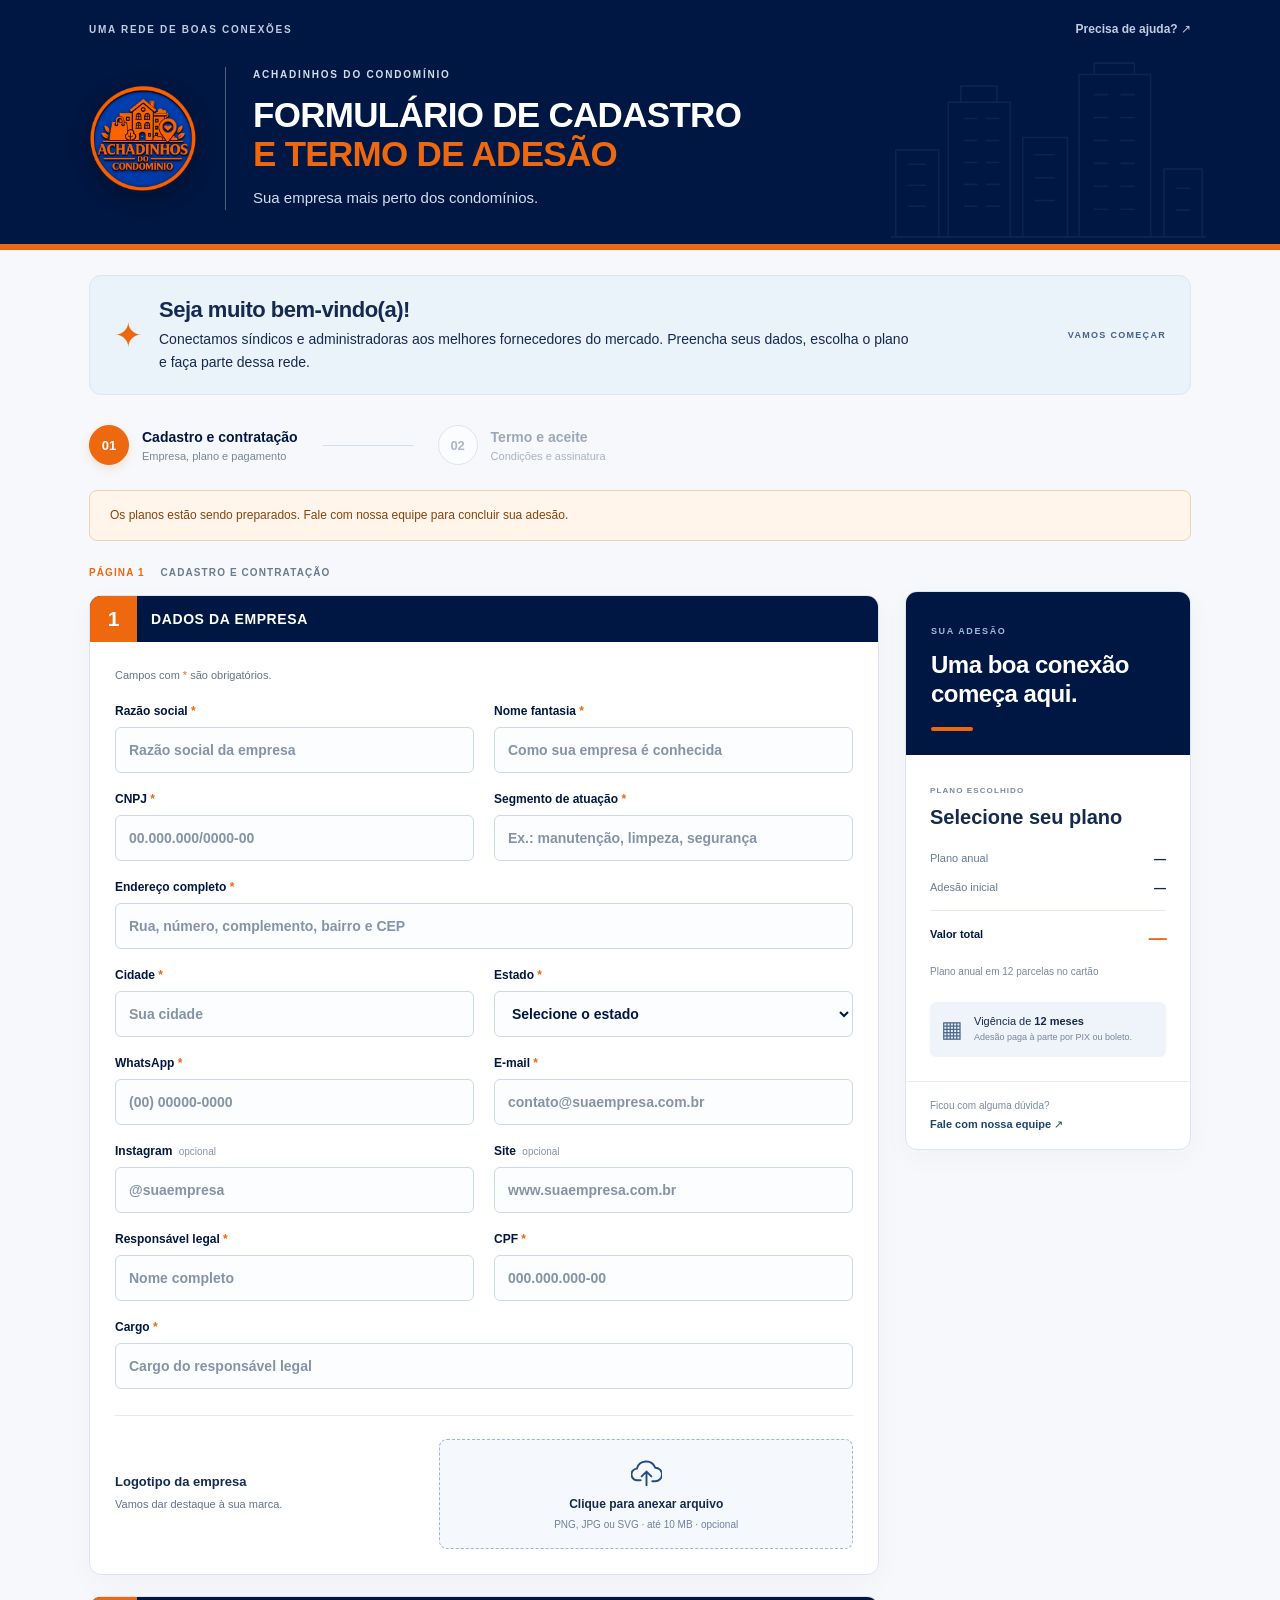
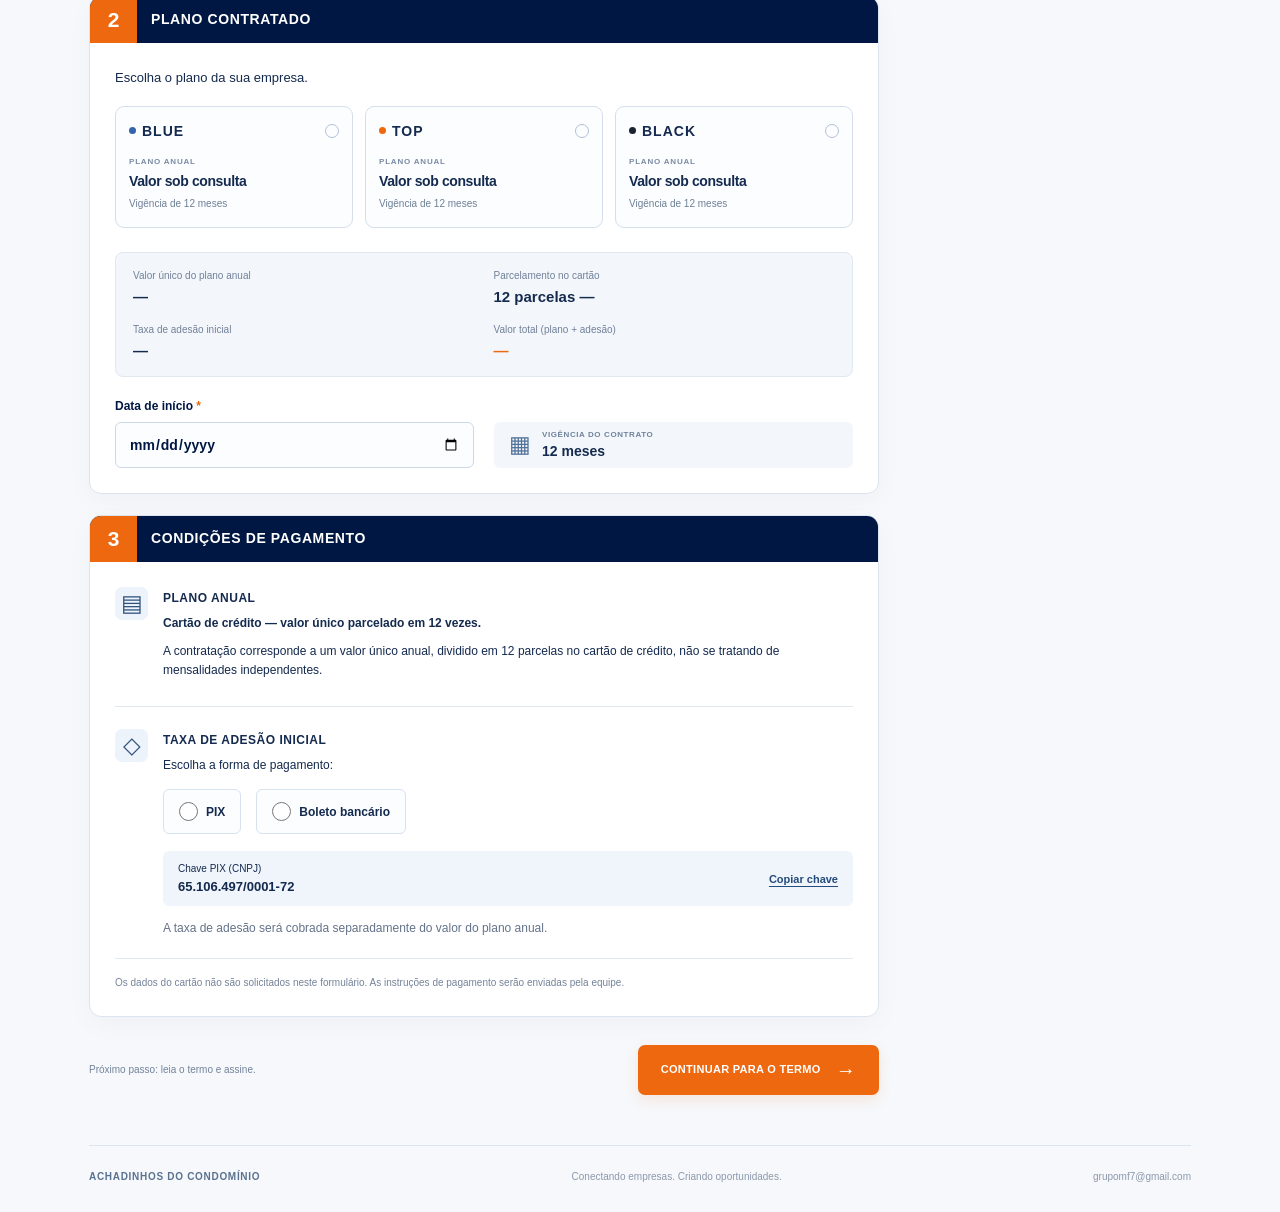
==== commit 82739959: "Add files via upload" ====
--- a/index.html
+++ b/index.html
@@ -1,15 +1,92 @@
 <!doctype html>
 <html lang="pt-BR">
 <head>
-  <meta charset="utf-8">
-  <meta name="viewport" content="width=device-width,initial-scale=1,viewport-fit=cover">
-  <meta name="theme-color" content="#102247">
-  <meta name="description" content="Agenda, parcerias e contratos do Achadinhos do Condomínio.">
-  <title>Achadinhos · Agenda & parcerias</title>
-  <link rel="icon" href="./logo.png" type="image/png">
-  <link rel="stylesheet" href="./assets/app.css">
-  <script src="./config.js"></script>
-  <script src="./assets/app.js" type="module"></script>
+  <meta charset="utf-8"><meta name="viewport" content="width=device-width, initial-scale=1">
+  <meta name="description" content="Cadastre sua empresa no Achadinhos do Condomínio. Escolha seu plano, conheça as condições e assine sua adesão.">
+  <meta name="theme-color" content="#011743"><title>Cadastro e adesão | Achadinhos do Condomínio</title>
+  <link rel="icon" href="./assets/favicon.svg" type="image/svg+xml"><link rel="stylesheet" href="./styles.css">
+  <script src="./config.js" defer></script><script src="./core.js" defer></script><script src="./api.js" defer></script><script src="./app.js" defer></script>
 </head>
-<body><div id="root"></div><noscript>Ative o JavaScript para usar a agenda e os formulários.</noscript></body>
-</html>
+<body>
+  <a class="skip-link" href="#main">Ir para o formulário</a>
+  <header class="hero">
+    <div class="hero-inner">
+      <div class="topline"><span>UMA REDE DE BOAS CONEXÕES</span><a href="https://wa.me/5519993882224" target="_blank" rel="noopener noreferrer">Precisa de ajuda? <span aria-hidden="true">↗</span></a></div>
+      <div class="hero-content">
+        <div class="brand-mark" role="img" aria-label="Logotipo Achadinhos do Condomínio"><img src="./assets/logo-transparente.png" alt="" width="1254" height="1254"></div>
+        <div class="hero-title"><p class="eyebrow">ACHADINHOS DO CONDOMÍNIO</p><h1>FORMULÁRIO DE CADASTRO<br><span>E TERMO DE ADESÃO</span></h1><p>Sua empresa mais perto dos condomínios.</p></div>
+        <svg class="skyline" viewBox="0 0 330 190" aria-hidden="true"><path d="M5 185V95h45v90M60 185V45h65v140M73 45V28h38v17M138 185V82h47v103M197 185V16h75v169M213 16V4h42v12M286 185v-70h40v70M0 186h330"/><path d="M18 110h18m-18 22h18m-18 22h18M77 62h13m10 0h13M77 85h13m10 0h13M77 108h13m10 0h13M77 131h13m10 0h13M77 154h13m10 0h13M151 100h20m-20 24h20m-20 24h20M213 37h14m14 0h14M213 61h14m14 0h14M213 85h14m14 0h14M213 109h14m14 0h14M213 133h14m14 0h14M213 157h14m14 0h14M299 135h14m-14 23h14"/></svg>
+      </div>
+    </div>
+  </header>
+  <main id="main" class="container">
+    <section class="welcome"><div class="welcome-icon" aria-hidden="true">✦</div><div><h2>Seja muito bem-vindo(a)!</h2><p>Conectamos síndicos e administradoras aos melhores fornecedores do mercado. Preencha seus dados, escolha o plano e faça parte dessa rede.</p></div><span class="welcome-tag">VAMOS COMEÇAR</span></section>
+    <nav class="steps" aria-label="Etapas do cadastro"><button type="button" id="step-one" class="step active" aria-current="step"><span class="step-number">01</span><span>Cadastro e contratação<small>Empresa, plano e pagamento</small></span></button><span class="step-line" aria-hidden="true"></span><button type="button" id="step-two" class="step" disabled><span class="step-number">02</span><span>Termo e aceite<small>Condições e assinatura</small></span></button></nav>
+    <div id="service-notice" class="notice" role="status" hidden></div>
+    <div class="layout" id="form-layout">
+      <form id="registration" novalidate>
+        <div id="page-one">
+          <p class="page-label">PÁGINA 1 <span>CADASTRO E CONTRATAÇÃO</span></p>
+          <section class="section-card"><div class="section-heading"><span>1</span><h2>DADOS DA EMPRESA</h2></div><div class="section-body">
+            <p class="field-note">Campos com <span class="required">*</span> são obrigatórios.</p>
+            <div class="field-grid">
+              <label>Razão social <span class="required">*</span><input name="razaoSocial" required maxlength="180" autocomplete="organization" placeholder="Razão social da empresa"></label>
+              <label>Nome fantasia <span class="required">*</span><input name="nomeFantasia" required maxlength="120" placeholder="Como sua empresa é conhecida"></label>
+              <label>CNPJ <span class="required">*</span><input name="cnpj" required maxlength="18" placeholder="00.000.000/0000-00" autocomplete="off" spellcheck="false"></label>
+              <label>Segmento de atuação <span class="required">*</span><input name="segmento" required maxlength="100" placeholder="Ex.: manutenção, limpeza, segurança"></label>
+              <label class="full">Endereço completo <span class="required">*</span><input name="endereco" required maxlength="250" autocomplete="street-address" placeholder="Rua, número, complemento, bairro e CEP"></label>
+              <label>Cidade <span class="required">*</span><input name="cidade" required maxlength="100" autocomplete="address-level2" placeholder="Sua cidade"></label>
+              <label>Estado <span class="required">*</span><select name="estado" required autocomplete="address-level1"><option value="">Selecione o estado</option><option>AC</option><option>AL</option><option>AP</option><option>AM</option><option>BA</option><option>CE</option><option>DF</option><option>ES</option><option>GO</option><option>MA</option><option>MT</option><option>MS</option><option>MG</option><option>PA</option><option>PB</option><option>PR</option><option>PE</option><option>PI</option><option>RJ</option><option>RN</option><option>RS</option><option>RO</option><option>RR</option><option>SC</option><option>SP</option><option>SE</option><option>TO</option></select></label>
+              <label>WhatsApp <span class="required">*</span><input name="whatsapp" type="tel" required maxlength="25" autocomplete="tel" placeholder="(00) 00000-0000"></label>
+              <label>E-mail <span class="required">*</span><input name="email" type="email" required maxlength="180" autocomplete="email" placeholder="contato@suaempresa.com.br"></label>
+              <label>Instagram <span class="optional">opcional</span><input name="instagram" maxlength="150" placeholder="@suaempresa"></label>
+              <label>Site <span class="optional">opcional</span><input name="site" maxlength="200" placeholder="www.suaempresa.com.br"></label>
+              <label>Responsável legal <span class="required">*</span><input name="responsavel" required maxlength="150" autocomplete="name" placeholder="Nome completo"></label>
+              <label>CPF <span class="required">*</span><input name="cpf" inputmode="numeric" required maxlength="14" autocomplete="off" placeholder="000.000.000-00"></label>
+              <label class="full">Cargo <span class="required">*</span><input name="cargo" required maxlength="100" placeholder="Cargo do responsável legal"></label>
+            </div>
+            <div class="upload-wrap"><div><h3>Logotipo da empresa</h3><p>Vamos dar destaque à sua marca.</p></div><label class="upload-zone"><input id="logo" type="file" accept=".png,.jpg,.jpeg,.svg,image/png,image/jpeg,image/svg+xml"><svg viewBox="0 0 32 32" aria-hidden="true"><path d="M10 23H7a6 6 0 0 1-1-12 10 10 0 0 1 19-1 7 7 0 0 1 0 14h-3M16 28V14m-5 5 5-5 5 5"/></svg><strong id="logo-name">Clique para anexar arquivo</strong><small>PNG, JPG ou SVG · até 10 MB · opcional</small></label></div>
+            <div id="logo-info" class="file-info" hidden><img id="logo-preview" alt="Prévia do logotipo anexado"><span id="logo-size"></span><button type="button" id="remove-logo" class="text-button">Remover arquivo</button></div><p id="logo-error" class="error" role="alert"></p>
+          </div></section>
+          <section class="section-card"><div class="section-heading"><span>2</span><h2>PLANO CONTRATADO</h2></div><div class="section-body">
+            <p class="section-intro">Escolha o plano da sua empresa.</p><fieldset class="plan-options"><legend class="sr-only">Plano contratado</legend>
+              <label class="plan blue"><input type="radio" name="plano" value="BLUE" required><span class="plan-top"><span class="plan-dot"></span><strong>BLUE</strong><span class="radio-dot"></span></span><small>PLANO ANUAL</small><span class="plan-price" data-price="BLUE">Valor sob consulta</span><span class="plan-installments" data-installments="BLUE">Vigência de 12 meses</span></label>
+              <label class="plan top"><input type="radio" name="plano" value="TOP"><span class="plan-top"><span class="plan-dot"></span><strong>TOP</strong><span class="radio-dot"></span></span><small>PLANO ANUAL</small><span class="plan-price" data-price="TOP">Valor sob consulta</span><span class="plan-installments" data-installments="TOP">Vigência de 12 meses</span></label>
+              <label class="plan black"><input type="radio" name="plano" value="BLACK"><span class="plan-top"><span class="plan-dot"></span><strong>BLACK</strong><span class="radio-dot"></span></span><small>PLANO ANUAL</small><span class="plan-price" data-price="BLACK">Valor sob consulta</span><span class="plan-installments" data-installments="BLACK">Vigência de 12 meses</span></label>
+            </fieldset>
+            <dl class="financial-grid"><div><dt>Valor único do plano anual</dt><dd id="annual-value">—</dd></div><div><dt>Parcelamento no cartão</dt><dd id="installment-value">12 parcelas —</dd></div><div><dt>Taxa de adesão inicial</dt><dd id="fee-value">—</dd></div><div class="total"><dt>Valor total (plano + adesão)</dt><dd id="total-value">—</dd></div></dl>
+            <div class="field-grid"><label>Data de início <span class="required">*</span><input name="inicio" type="date" required></label><div class="duration"><span class="calendar-icon" aria-hidden="true">▦</span><div><small>VIGÊNCIA DO CONTRATO</small><strong>12 meses</strong></div></div></div>
+          </div></section>
+          <section class="section-card"><div class="section-heading"><span>3</span><h2>CONDIÇÕES DE PAGAMENTO</h2></div><div class="section-body">
+            <div class="payment-block"><span class="payment-symbol" aria-hidden="true">▤</span><div><h3>Plano anual</h3><p><strong>Cartão de crédito — valor único parcelado em 12 vezes.</strong></p><p>A contratação corresponde a um valor único anual, dividido em 12 parcelas no cartão de crédito, não se tratando de mensalidades independentes.</p></div></div>
+            <div class="payment-block adhesion"><span class="payment-symbol" aria-hidden="true">◇</span><div><h3>Taxa de adesão inicial</h3><p>Escolha a forma de pagamento:</p><fieldset class="payment-options"><legend class="sr-only">Pagamento da taxa de adesão</legend><label><input name="pagamentoAdesao" type="radio" value="PIX" required> PIX</label><label><input name="pagamentoAdesao" type="radio" value="BOLETO"> Boleto bancário</label></fieldset><div class="pix-key"><span>Chave PIX (CNPJ)<strong>65.106.497/0001-72</strong></span><button id="copy-pix" type="button" class="text-button">Copiar chave</button></div><p class="muted">A taxa de adesão será cobrada separadamente do valor do plano anual.</p></div></div>
+            <p class="payment-note">Os dados do cartão não são solicitados neste formulário. As instruções de pagamento serão enviadas pela equipe.</p>
+          </div></section>
+          <div class="actions"><span class="action-caption">Próximo passo: leia o termo e assine.</span><button type="button" class="button primary" id="next">CONTINUAR PARA O TERMO <span aria-hidden="true">→</span></button></div>
+        </div>
+        <div id="page-two" hidden>
+          <p class="page-label">PÁGINA 2 <span>TERMO DE ADESÃO E ACEITE CONTRATUAL</span></p>
+          <div class="review-banner"><span aria-hidden="true">✓</span><div><strong>Confira as condições da sua adesão.</strong><p>Leia o termo completo antes de confirmar e assinar.</p></div><button type="button" id="edit-data" class="text-button">Editar cadastro</button></div>
+          <div id="clauses" class="clauses"></div>
+          <section class="section-card"><div class="section-heading"><span>9</span><h2>DECLARAÇÃO DE ACEITE ELETRÔNICO</h2></div><div class="section-body">
+            <label class="acceptance"><input type="checkbox" name="aceite" required><span id="acceptance-text"></span></label>
+            <div class="field-grid"><label>Nome do responsável <span class="required">*</span><input name="nomeAceite" required maxlength="150" autocomplete="name"></label><label>CPF <span class="required">*</span><input name="cpfAceite" required inputmode="numeric" maxlength="14" autocomplete="off"></label><label>Data do aceite<input name="dataAceite" type="date" readonly></label></div>
+            <div class="signature-head"><h3>Assinatura eletrônica <span class="required">*</span></h3><div class="signature-tabs" role="group" aria-label="Forma de assinatura"><button type="button" id="draw-mode" class="selected" aria-pressed="true">Desenhar</button><button type="button" id="type-mode" aria-pressed="false">Digitar</button></div></div>
+            <div id="draw-signature"><p class="muted">Assine com o dedo no celular ou com o mouse.</p><div class="canvas-wrap"><canvas id="signature" width="1000" height="300" aria-label="Área para desenhar assinatura. Use Digitar como alternativa acessível."></canvas><span id="signature-hint">Sua assinatura aqui</span><span class="signature-line"></span></div><button type="button" id="clear-signature" class="text-button">Limpar assinatura</button></div>
+            <label id="typed-signature" hidden>Digite seu nome completo<input name="assinaturaDigitada" maxlength="150" placeholder="Igual ao nome do responsável"><small>O nome digitado será registrado como sua assinatura eletrônica.</small></label>
+            <p id="signature-error" class="error" role="alert"></p>
+            <label class="honeypot" aria-hidden="true" tabindex="-1">Website alternativo<input name="websiteAlternativo" tabindex="-1" autocomplete="off"></label>
+            <p class="privacy-note">Seu cadastro, logotipo e assinatura serão enviados ao Achadinhos do Condomínio para formalizar a adesão. Você receberá uma cópia do termo em PDF no e-mail informado.</p>
+          </div></section>
+          <p id="submit-error" class="error" role="alert"></p>
+          <div class="actions"><button type="button" class="button secondary" id="back">← VOLTAR</button><button type="submit" class="button primary" id="confirm">CONFIRMAR CADASTRO E ADESÃO <span aria-hidden="true">↗</span></button></div>
+        </div>
+      </form>
+      <aside class="summary" aria-label="Resumo da contratação"><div class="summary-head"><span class="eyebrow">SUA ADESÃO</span><h2>Uma boa conexão<br>começa aqui.</h2><div class="summary-rule"></div></div><div class="summary-body"><span class="summary-label">PLANO ESCOLHIDO</span><strong class="summary-plan" id="summary-plan">Selecione seu plano</strong><dl><div><dt>Plano anual</dt><dd id="summary-annual">—</dd></div><div><dt>Adesão inicial</dt><dd id="summary-fee">—</dd></div><div class="summary-total"><dt>Valor total</dt><dd id="summary-total">—</dd></div></dl><p id="summary-installments" class="summary-installments">Plano anual em 12 parcelas no cartão</p><div class="summary-foot"><span aria-hidden="true">▦</span><span>Vigência de <strong>12 meses</strong><small>Adesão paga à parte por PIX ou boleto.</small></span></div></div><div class="summary-help">Ficou com alguma dúvida?<a href="https://wa.me/5519993882224" target="_blank" rel="noopener noreferrer">Fale com nossa equipe ↗</a></div></aside>
+    </div>
+    <section id="success" class="success" hidden aria-live="polite"><span class="success-check" aria-hidden="true">✓</span><p class="eyebrow">ACHADINHOS DO CONDOMÍNIO</p><h2>Cadastro e adesão registrados!</h2><p id="success-message"></p><p class="receipt-id" id="receipt-id"></p><div class="success-actions"><button class="button primary" type="button" id="download-pdf">BAIXAR TERMO EM PDF ↓</button></div><p id="download-error" class="error" role="alert"></p><p class="muted">As instruções de pagamento serão enviadas pela equipe. A confirmação do cadastro não realiza cobranças.</p></section>
+  </main>
+  <footer><strong>ACHADINHOS DO CONDOMÍNIO</strong><span>Conectando empresas. Criando oportunidades.</span><a href="mailto:grupomf7@gmail.com">grupomf7@gmail.com</a></footer>
+  <div class="toast" id="toast" role="status" hidden></div>
+  <noscript><p class="notice">Ative o JavaScript para preencher e enviar o cadastro.</p></noscript>
+</body></html>
--- a/styles.css
+++ b/styles.css
@@ -0,0 +1,11 @@
+:root{--orange:#EE6810;--navy:#011743;--ink:#142a4e;--muted:#64728a;--line:#dce5ef;--pale:#f3f7fb;--white:#fff;--radius:12px;--shadow:0 8px 28px #01174308;font-family:Arial,Helvetica,sans-serif;color:var(--ink);background:#f6f8fb;font-synthesis:none}
+*{box-sizing:border-box}body{margin:0}button,input,select,textarea{font:inherit}button,a,input,select,canvas{-webkit-tap-highlight-color:transparent}button,a{touch-action:manipulation}a{color:inherit}button{cursor:pointer}button:disabled{cursor:not-allowed;opacity:.6}input,select{width:100%;height:46px;margin-top:9px;padding:10px 13px;border:1px solid #cdd8e7;border-radius:6px;background:#fbfdff;color:var(--navy);font-size:14px;transition:border-color .15s,box-shadow .15s}input::placeholder{color:#8693a6}input[type=radio],input[type=checkbox]{width:19px;height:19px;margin:0;accent-color:var(--orange);flex-shrink:0}input[readonly]{background:#eff4fa}input[aria-invalid=true],select[aria-invalid=true]{border-color:#bf3434}input:focus,select:focus{outline:0;border-color:#426a9c;box-shadow:0 0 0 3px #426a9c18}button:focus-visible,a:focus-visible{outline:3px solid #EE6810;outline-offset:4px}[hidden]{display:none!important}p{line-height:1.6}h1,h2,h3,p{margin-top:0}h3{font-size:15px}svg{fill:none;stroke:currentColor;stroke-width:2;stroke-linecap:round;stroke-linejoin:round}.sr-only{position:absolute;width:1px;height:1px;padding:0;margin:-1px;overflow:hidden;clip:rect(0,0,0,0);white-space:nowrap;border:0}.skip-link{position:fixed;top:-80px;left:20px;z-index:100;background:white;padding:14px}.skip-link:focus{top:16px}
+.hero{background:var(--navy);color:white;border-bottom:6px solid var(--orange);overflow:hidden}.hero-inner{max-width:1150px;padding:22px 24px 34px;margin:auto}.topline{display:flex;justify-content:space-between;align-items:center;font-size:10px;font-weight:bold;letter-spacing:1.7px;color:#c3ccdf}.topline a{font-size:12px;letter-spacing:0;text-decoration:none}.topline a:hover{color:#fff}.hero-content{display:flex;align-items:center;gap:28px;position:relative;padding-top:31px}.brand-mark{position:relative;overflow:hidden;width:108px;height:108px;flex-shrink:0;border-radius:50%;box-shadow:0 5px 20px #0005;background:var(--navy)}.brand-mark img{display:block;width:100%;height:100%;object-fit:contain}.hero-title{border-left:1px solid #ffffff50;padding-left:27px;z-index:1}.eyebrow{font-size:10px;letter-spacing:1.8px;font-weight:bold}.hero-title .eyebrow{color:#d3dcea;margin-bottom:12px}.hero h1{font-size:32px;line-height:1.12;letter-spacing:-.7px;font-weight:800;margin-bottom:13px}.hero h1 span{color:var(--orange)}.hero-title>p:last-child{font-size:15px;margin:0;color:#d5dcec}.skyline{position:absolute;right:-15px;bottom:-35px;width:315px;height:190px;stroke:#55729e;opacity:.15;stroke-width:1.6}
+.container{width:min(1150px,100%);padding:25px 24px 0;margin:auto}.welcome{display:flex;align-items:center;gap:17px;background:#eaf2fa;border:1px solid #dbe7f3;border-radius:var(--radius);padding:21px 24px}.welcome-icon{color:var(--orange);font-size:34px}.welcome h2{font-size:22px;letter-spacing:-.5px;margin:0 0 5px}.welcome p{font-size:14px;max-width:760px;margin:0}.welcome-tag{font-size:9px;font-weight:bold;letter-spacing:1.3px;white-space:nowrap;color:#43618a;margin-left:auto}.steps{display:flex;align-items:center;max-width:740px;padding:30px 0 25px;gap:25px}.step{display:flex;align-items:center;gap:13px;background:none;border:0;padding:0;color:var(--muted);text-align:left;font-size:14px;font-weight:bold}.step small{display:block;font-size:11px;font-weight:normal;color:#7a879a;margin-top:5px}.step-number{display:flex;align-items:center;justify-content:center;width:40px;height:40px;border:1px solid #cdd8e7;border-radius:50%;font-size:13px;color:#7b8aa1;background:white}.step.active{color:var(--navy)}.step.active .step-number{background:var(--orange);color:white;border-color:var(--orange);box-shadow:0 4px 10px #ee681026}.step.done .step-number{background:var(--navy);color:white}.step-line{height:1px;background:#d3deeb;flex:1;max-width:90px}.layout{display:grid;grid-template-columns:minmax(0,1fr) 286px;gap:26px;align-items:start}.page-label{font-size:10px;color:var(--orange);letter-spacing:1.1px;font-weight:bold;margin:0 0 14px}.page-label span{color:#6a7a91;margin-left:12px}.section-card{border-radius:var(--radius);overflow:hidden;background:white;border:1px solid var(--line);margin-bottom:21px;box-shadow:var(--shadow)}.section-heading{display:flex;align-items:center;gap:14px;background:var(--navy);color:white;min-height:46px;padding-right:16px}.section-heading>span{display:flex;align-items:center;justify-content:center;background:var(--orange);font-size:21px;font-weight:bold;width:47px;align-self:stretch;flex-shrink:0}.section-heading h2{font-size:14px;letter-spacing:.6px;margin:0;line-height:1.4}.section-body{padding:25px}.field-note{font-size:11px;color:var(--muted);margin:0 0 19px}.required{color:var(--orange)}.field-grid{display:grid;grid-template-columns:1fr 1fr;column-gap:20px;row-gap:19px}.field-grid>label,#typed-signature{font-size:12px;font-weight:bold;color:var(--navy);display:block}.optional{font-size:10px;color:#8793a6;font-weight:normal;margin-left:3px}.full{grid-column:1/-1}.upload-wrap{border-top:1px solid #e3ebf3;padding-top:23px;margin-top:26px;display:grid;grid-template-columns:1fr 1.35fr;gap:18px;align-items:center}.upload-wrap h3{font-size:13px;margin-bottom:7px}.upload-wrap p{font-size:11px;color:var(--muted);margin:0}.upload-zone{position:relative;border:1.5px dashed #9fb4d0;border-radius:8px;background:#f5f9fe;display:flex;align-items:center;flex-direction:column;gap:8px;padding:18px 12px;text-align:center;cursor:pointer}.upload-zone:focus-within{outline:3px solid var(--orange);outline-offset:3px}.upload-zone input{position:absolute;inset:0;width:100%;height:100%;margin:0;opacity:0;cursor:pointer}.upload-zone svg{width:31px;height:31px;color:#244e80;pointer-events:none}.upload-zone strong{font-size:12px;max-width:100%;overflow-wrap:anywhere}.upload-zone small{font-size:10px;color:#71809a}.file-info{display:flex;align-items:center;gap:12px;padding-top:15px;font-size:11px}.file-info img{width:45px;height:45px;object-fit:contain}.file-info button{margin-left:auto}.text-button{border:0;background:none;color:#244b7b;font-weight:bold;font-size:11px;padding:6px 0;white-space:nowrap;text-decoration:underline;text-underline-offset:3px}.text-button:hover{color:var(--orange)}.section-intro{font-size:13px;margin-bottom:17px}.plan-options{border:0;padding:0;display:grid;grid-template-columns:repeat(3,minmax(0,1fr));gap:12px;margin:0 0 24px}.plan{position:relative;border:1px solid #d4dfeb;border-radius:9px;background:#fbfdff;padding:16px 13px;cursor:pointer;display:flex;flex-direction:column;transition:background .2s,border-color .2s}.plan:hover{border-color:#98acc8}.plan:has(input:checked){border:2px solid var(--orange);padding:15px 12px;background:#fff7f0}.plan:has(input:focus-visible){outline:3px solid var(--orange);outline-offset:3px}.plan:has(input:disabled){opacity:.5;cursor:not-allowed}.plan input{position:absolute;inset:0;width:100%;height:100%;opacity:0}.plan-top{display:flex;align-items:center;gap:6px;margin-bottom:18px}.plan-top strong{font-size:14px;letter-spacing:1px}.plan-dot{width:7px;height:7px;border-radius:50%;background:#3464ab}.top .plan-dot{background:var(--orange)}.black .plan-dot{background:#1a2331}.radio-dot{width:14px;height:14px;border-radius:50%;border:1px solid #b2c0d5;margin-left:auto}.plan:has(input:checked) .radio-dot{border:4px solid var(--orange)}.plan>small{font-size:8px;color:#7a8ba3;font-weight:bold;letter-spacing:.8px;margin-bottom:7px}.plan-price{font-weight:bold;font-size:14px;letter-spacing:-.4px;overflow-wrap:anywhere}.plan-installments{font-size:10px;color:#6e7f95;margin-top:7px;line-height:1.5}.financial-grid{display:grid;grid-template-columns:1fr 1fr;background:#f3f7fb;border:1px solid #e0e8f2;border-radius:8px;margin:0 0 22px;padding:17px;gap:19px}.financial-grid dt{font-size:10px;color:#718099;margin-bottom:7px}.financial-grid dd{font-size:15px;margin:0;font-weight:bold}.financial-grid .total dd{color:var(--orange)}.duration{display:flex;align-items:center;gap:11px;background:#f3f7fb;border-radius:6px;padding:15px;align-self:end;height:46px}.duration small{font-size:8px;font-weight:bold;letter-spacing:.6px;color:#6f829c;display:block}.duration strong{font-size:14px;display:block;margin-top:4px}.calendar-icon{font-size:23px;color:#517099}.payment-block{display:flex;gap:15px}.payment-symbol{display:grid;place-items:center;width:33px;height:33px;flex-shrink:0;background:#edf3fb;border-radius:7px;font-size:23px;color:#30517e}.payment-block h3{text-transform:uppercase;font-size:12px;letter-spacing:.5px;margin:4px 0 9px}.payment-block p{font-size:12px;margin-bottom:9px}.adhesion{border-top:1px solid #e1e8f0;margin-top:17px;padding-top:22px}.adhesion>div{width:100%}.payment-options{display:flex;gap:15px;border:0;margin:14px 0 17px;padding:0}.payment-options label{display:flex;align-items:center;gap:8px;font-size:12px;font-weight:bold;border:1px solid #d7e2ef;padding:12px 15px;border-radius:6px;background:#fcfdff}.payment-options label:has(input:checked){border-color:var(--orange);background:#fff7f0}.pix-key{display:flex;justify-content:space-between;gap:15px;align-items:center;padding:12px 15px;background:#f0f5fb;border-radius:6px;font-size:10px;margin-bottom:13px}.pix-key strong{display:block;font-size:13px;margin-top:5px}.muted{color:var(--muted);font-size:12px}.payment-note{font-size:10px;line-height:1.6;padding-top:16px;margin:10px 0 0;color:#748299;border-top:1px solid #e1e8f0}.actions{display:flex;justify-content:space-between;align-items:center;gap:15px;margin:28px 0 35px}.button{display:inline-flex;justify-content:center;align-items:center;gap:15px;text-decoration:none;border:0;border-radius:7px;min-height:50px;padding:15px 23px;font-size:11px;font-weight:800;letter-spacing:.3px;line-height:1.5}.button.primary{background:var(--orange);color:white;box-shadow:0 5px 14px #ee681020}.button.primary:hover{background:#d85a07}.button.secondary{background:white;border:1px solid #cad8e9;color:var(--navy)}.button span{font-size:20px;line-height:1}.action-caption{font-size:10px;color:#73829a}.summary{position:sticky;top:22px;margin-top:26px;border-radius:12px;overflow:hidden;background:white;box-shadow:var(--shadow);border:1px solid #dce5ef}.summary-head{background:var(--navy);color:white;padding:28px 25px 24px}.summary-head .eyebrow{color:#a6b8d8;font-size:9px;letter-spacing:1.6px}.summary-head h2{font-size:24px;line-height:1.2;letter-spacing:-.5px;margin:13px 0 18px}.summary-rule{width:42px;height:4px;background:var(--orange);border-radius:2px}.summary-body{padding:24px}.summary-label{font-size:8px;letter-spacing:1.1px;color:#7a8a9e;font-weight:bold}.summary-plan{display:block;font-size:20px;margin:9px 0 23px}.summary dl{margin:0}.summary dl>div{display:flex;justify-content:space-between;gap:10px;margin:15px 0}.summary dt{font-size:11px;color:#687b92}.summary dd{font-size:12px;font-weight:bold;margin:0}.summary-total{border-top:1px solid #e2e9f0;padding-top:17px}.summary-total dt{color:var(--navy);font-weight:bold}.summary-total dd{font-size:18px;color:var(--orange);letter-spacing:-.7px}.summary-installments{font-size:10px;line-height:1.6;color:#7b889b;margin:13px 0 22px}.summary-foot{display:flex;gap:11px;align-items:center;background:#eff4fa;border-radius:6px;padding:13px 11px;font-size:11px}.summary-foot>span:first-child{font-size:23px;color:#48698f}.summary-foot small{display:block;font-size:9px;line-height:1.5;color:#75859b;margin-top:4px}.summary-help{border-top:1px solid #e5edf5;padding:18px 24px;font-size:10px;color:#7a8b9f}.summary-help a{display:block;font-size:11px;font-weight:bold;color:#1c456f;margin-top:7px;text-decoration:none}
+.notice{padding:15px 20px;border:1px solid #efcfb6;border-radius:8px;color:#85440f;background:#fff5eb;font-size:12px;line-height:1.6;margin:0 0 24px}.error{color:#b32d2d;font-size:12px;line-height:1.6;margin:10px 0 0}.error:empty{display:none}.review-banner{display:flex;align-items:center;gap:13px;padding:18px;background:#eaf2fa;border-radius:9px;margin-bottom:20px;font-size:13px}.review-banner>span{width:32px;height:32px;display:grid;place-items:center;border-radius:50%;background:#011743;color:white}.review-banner p{font-size:11px;margin:5px 0 0;color:#657b98}.review-banner button{margin-left:auto}.clause{background:white;border:1px solid var(--line);border-radius:9px;padding:21px 25px;margin-bottom:14px}.clause h2{font-size:13px;letter-spacing:.1px;margin-bottom:12px}.clause h2::first-letter{color:var(--orange)}.clause p{font-size:12px;line-height:1.8;margin-bottom:9px}.clause p:last-child{margin-bottom:0}.acceptance{display:flex;align-items:flex-start;gap:12px;background:#f4f8fc;padding:17px;border:1px solid #dbe5f0;border-radius:8px;margin-bottom:24px;font-size:12px;line-height:1.8}.acceptance input{margin-top:3px}.signature-head{display:flex;align-items:center;justify-content:space-between;margin:25px 0 13px;gap:15px}.signature-head h3{font-size:13px;margin:0}.signature-tabs{display:flex;background:#edf3fa;border-radius:6px;padding:3px}.signature-tabs button{background:none;border:0;border-radius:4px;padding:7px 11px;font-size:11px;color:#56708e}.signature-tabs .selected{background:white;color:var(--navy);box-shadow:0 1px 6px #01174312}.canvas-wrap{position:relative;width:100%;height:165px;border:1px dashed #a8b8cd;border-radius:8px;background:#fbfdff;overflow:hidden}canvas{width:100%;height:100%;display:block;touch-action:none;position:relative;z-index:2;cursor:crosshair}.signature-line{position:absolute;bottom:38px;left:7%;right:7%;height:1px;background:#d7e2ef;z-index:0}#signature-hint{position:absolute;top:58px;left:0;right:0;text-align:center;color:#b2bdd0;font-size:18px;font-style:italic;pointer-events:none}#clear-signature{display:block;margin-left:auto;margin-top:5px}#typed-signature small{display:block;color:var(--muted);font-weight:normal;font-size:10px;line-height:1.6;margin-top:8px}.privacy-note{font-size:10px;color:#71829a;line-height:1.8;margin:22px 0 0}.honeypot{position:absolute;left:-10000px;width:1px;height:1px;overflow:hidden}.success{text-align:center;background:white;border:1px solid #dce5ef;border-radius:14px;max-width:790px;margin:10px auto 50px;padding:50px 35px}.success-check{display:grid;place-items:center;width:70px;height:70px;border-radius:50%;background:#e7f3ed;color:#287e4e;font-size:34px;margin:0 auto 25px}.success .eyebrow{color:#7d8c9f}.success h2{font-size:28px;margin-bottom:18px}.success p{font-size:14px}.success-actions{margin:28px 0}.receipt-id{font-family:monospace;font-size:12px!important;color:#687891;overflow-wrap:anywhere}footer{max-width:1102px;margin:15px auto 0;border-top:1px solid #dbe5f0;padding:25px 0 30px;display:flex;justify-content:space-between;gap:18px;align-items:center;color:#8b98ab;font-size:10px}footer strong{color:#59728f;font-size:10px;letter-spacing:.7px}footer a{text-decoration:none}.toast{position:fixed;bottom:25px;left:50%;transform:translateX(-50%);max-width:90%;background:var(--navy);color:white;padding:13px 20px;border-radius:8px;z-index:20;font-size:12px;box-shadow:0 4px 15px #01174333}
+.admin-container{max-width:980px;margin:40px auto;padding:0 24px}.admin-title{display:flex;justify-content:space-between;align-items:center;gap:20px;margin-bottom:25px}.admin-title h1{font-size:28px;letter-spacing:-.7px;margin-bottom:7px}.admin-title p{font-size:13px;color:var(--muted);margin:0}.admin-login{max-width:430px;margin:50px auto}.admin-login .section-body>p{font-size:12px;color:var(--muted)}.admin-login label{font-size:12px;font-weight:bold}.admin-login .button{width:100%;margin-top:20px}.admin-plans{display:grid;grid-template-columns:repeat(3,1fr);gap:18px}.admin-plan{border:1px solid var(--line);border-radius:9px;padding:23px;background:#f9fbfe}.admin-plan h3{font-size:18px;margin-bottom:22px}.admin-plan label{display:block;font-size:11px;font-weight:bold;margin-top:18px}.admin-plan label.checkbox{display:flex;gap:9px;align-items:center}.admin-plan small{display:block;font-size:10px;margin-top:9px;color:var(--muted);line-height:1.5}.admin-section{background:white;border:1px solid var(--line);border-radius:12px;padding:28px;margin-bottom:25px}.admin-section h2{font-size:18px;margin:0 0 8px}.admin-section>p{font-size:12px;color:var(--muted);margin-bottom:22px}.admin-actions{display:flex;align-items:center;gap:18px;margin-top:25px}.admin-status{font-size:12px;color:#29794d;line-height:1.6}.link-controls{display:grid;grid-template-columns:1fr 1fr;gap:20px}.link-controls label{font-size:11px;font-weight:bold}.generated-link{display:flex;align-items:center;gap:14px;margin-top:20px}.generated-link input{margin:0;flex:1}.generated-link .button{flex-shrink:0}.link-note{font-size:11px;color:var(--muted);margin:15px 0 0}.admin-warning{font-size:11px;color:#a56820;margin:15px 0 0}.admin-empty{color:#8a94a5;font-size:12px}.admin-receipts{width:100%;border-collapse:collapse;font-size:11px}.admin-receipts th,.admin-receipts td{padding:13px 8px;border-bottom:1px solid var(--line);text-align:left}.admin-receipts th{color:#7b8ca4;font-size:10px}.admin-receipts a{font-weight:bold;text-decoration:underline}.table-scroll{overflow-x:auto}.admin-help{font-size:11px;color:var(--muted);line-height:1.8}
+@media(min-width:1250px){.hero h1{font-size:35px}}
+@media(max-width:980px){.layout{grid-template-columns:minmax(0,1fr) 245px;gap:19px}.section-body{padding:20px}.summary-body,.summary-head{padding:21px}.welcome-tag{display:none}.hero h1{font-size:28px}.skyline{opacity:.1}.plan-options{gap:8px}.plan{padding:14px 10px}.plan:has(input:checked){padding:13px 9px}.plan-price{font-size:12px}.actions{align-items:stretch}.action-caption{display:none}footer{margin-left:24px;margin-right:24px}.hero-title{padding-left:22px}.admin-plans{gap:12px}.admin-plan{padding:18px}}
+@media(max-width:760px){.hero-inner{padding:17px 20px 27px}.topline{font-size:8px;letter-spacing:1px}.topline a{font-size:10px}.hero-content{gap:18px;padding-top:25px}.brand-mark{width:80px;height:80px}.hero-title{padding-left:18px}.hero-title .eyebrow{font-size:8px;letter-spacing:1.1px}.hero h1{font-size:23px;letter-spacing:-.4px}.hero-title>p:last-child{font-size:12px}.skyline{width:230px;right:-70px}.container{padding:20px 18px 0}.welcome{padding:18px;gap:13px}.welcome h2{font-size:20px}.welcome p{font-size:12px}.welcome-icon{font-size:29px}.steps{gap:15px;padding:25px 0}.step{font-size:12px;gap:10px}.step small{font-size:10px}.step-number{width:35px;height:35px;flex-shrink:0}.step-line{max-width:55px}.layout{display:flex;flex-direction:column;gap:0}.layout>form{width:100%}.summary{position:static;width:100%;margin:0 0 32px}.summary-head{padding:20px 22px}.summary-head h2{font-size:20px;margin:10px 0}.summary-head h2 br{display:none}.summary-rule{display:none}.summary-body{padding:20px 22px}.summary-plan{font-size:18px;margin:8px 0 16px}.summary dl{display:grid;grid-template-columns:repeat(3,1fr);gap:10px}.summary dl>div{display:block;margin:0}.summary dd{margin-top:8px}.summary-total{border:0;padding:0}.summary-installments{margin:15px 0}.summary-help{padding:16px 22px}.section-heading h2{font-size:13px}.section-body{padding:22px}.field-grid{gap:18px}.plan-price{font-size:14px}.actions .button.primary{flex:1}.page-label{font-size:9px}.page-label span{margin-left:8px}.clause{padding:21px}.review-banner{font-size:12px;padding:15px}.review-banner button{font-size:10px}.success{padding:36px 24px}.success h2{font-size:23px}footer{flex-wrap:wrap;justify-content:center;text-align:center;font-size:9px;padding:23px 0}.admin-container{margin-top:25px;padding:0 18px}.admin-plans{grid-template-columns:1fr}.admin-section{padding:21px}.admin-plan{padding:21px}.link-controls{grid-template-columns:1fr}.admin-title h1{font-size:24px}.generated-link{flex-direction:column;align-items:stretch}.admin-receipts{min-width:540px}}
+@media(max-width:480px){.hero-inner{padding:15px 18px 24px}.topline>span{font-size:7px;letter-spacing:.8px}.hero-content{gap:13px}.brand-mark{width:65px;height:65px}.hero-title{padding-left:13px}.hero-title .eyebrow{font-size:7px;letter-spacing:.7px;margin-bottom:10px}.hero h1{font-size:18px;margin-bottom:10px}.hero-title>p:last-child{font-size:10px}.welcome{padding:17px 15px}.welcome h2{font-size:18px}.welcome p{font-size:11px}.welcome-icon{display:none}.steps{gap:10px}.step{font-size:11px;gap:8px}.step-number{width:31px;height:31px;font-size:11px}.step small{font-size:9px}.step-line{max-width:25px}.section-body{padding:19px 16px}.section-heading h2{font-size:12px;letter-spacing:.2px}.section-heading{gap:11px;min-height:43px}.section-heading>span{width:43px;font-size:19px}.field-grid{grid-template-columns:1fr;row-gap:17px}.upload-wrap{grid-template-columns:1fr;gap:14px}.upload-wrap p{font-size:11px}.plan-options{gap:7px}.plan{padding:14px 9px}.plan:has(input:checked){padding:13px 8px}.plan-top{gap:4px;margin-bottom:15px}.plan-top strong{font-size:12px}.plan-dot{width:5px;height:5px}.radio-dot{width:12px;height:12px}.plan-price{font-size:12px}.plan-installments{font-size:9px}.plan>small{font-size:7px}.financial-grid{padding:14px;gap:18px 12px}.financial-grid dt{font-size:9px}.financial-grid dd{font-size:13px}.duration{height:52px}.payment-block{gap:10px}.payment-symbol{width:27px;height:27px;font-size:21px}.payment-options{gap:9px}.payment-options label{padding:10px;font-size:11px}.pix-key{padding:11px;gap:8px}.pix-key strong{font-size:12px}.pix-key .text-button{font-size:10px}.actions{gap:10px}.button{padding:14px 15px;font-size:10px;gap:9px}.actions .button.secondary{padding:14px 12px;font-size:9px}.actions .button.primary span{display:none}.summary dl{grid-template-columns:1fr 1fr}.summary-total{grid-column:1/-1;padding-top:13px;border-top:1px solid #e0e7f0}.summary-total dd{font-size:20px}.page-label span{display:block;margin:6px 0 0}.review-banner{flex-wrap:wrap}.review-banner button{margin-left:45px}.signature-head{gap:8px}.signature-head h3{font-size:12px}.signature-tabs button{font-size:10px;padding:7px 9px}.clause h2{font-size:12px}.clause p{font-size:12px}.acceptance{padding:14px;gap:10px}.success-actions .button{width:100%}.admin-title{align-items:flex-start}.admin-title .button{min-height:38px;padding:9px 12px}.admin-actions{flex-direction:column;align-items:stretch}}
+@media(prefers-reduced-motion:reduce){*{transition:none!important;scroll-behavior:auto!important}}
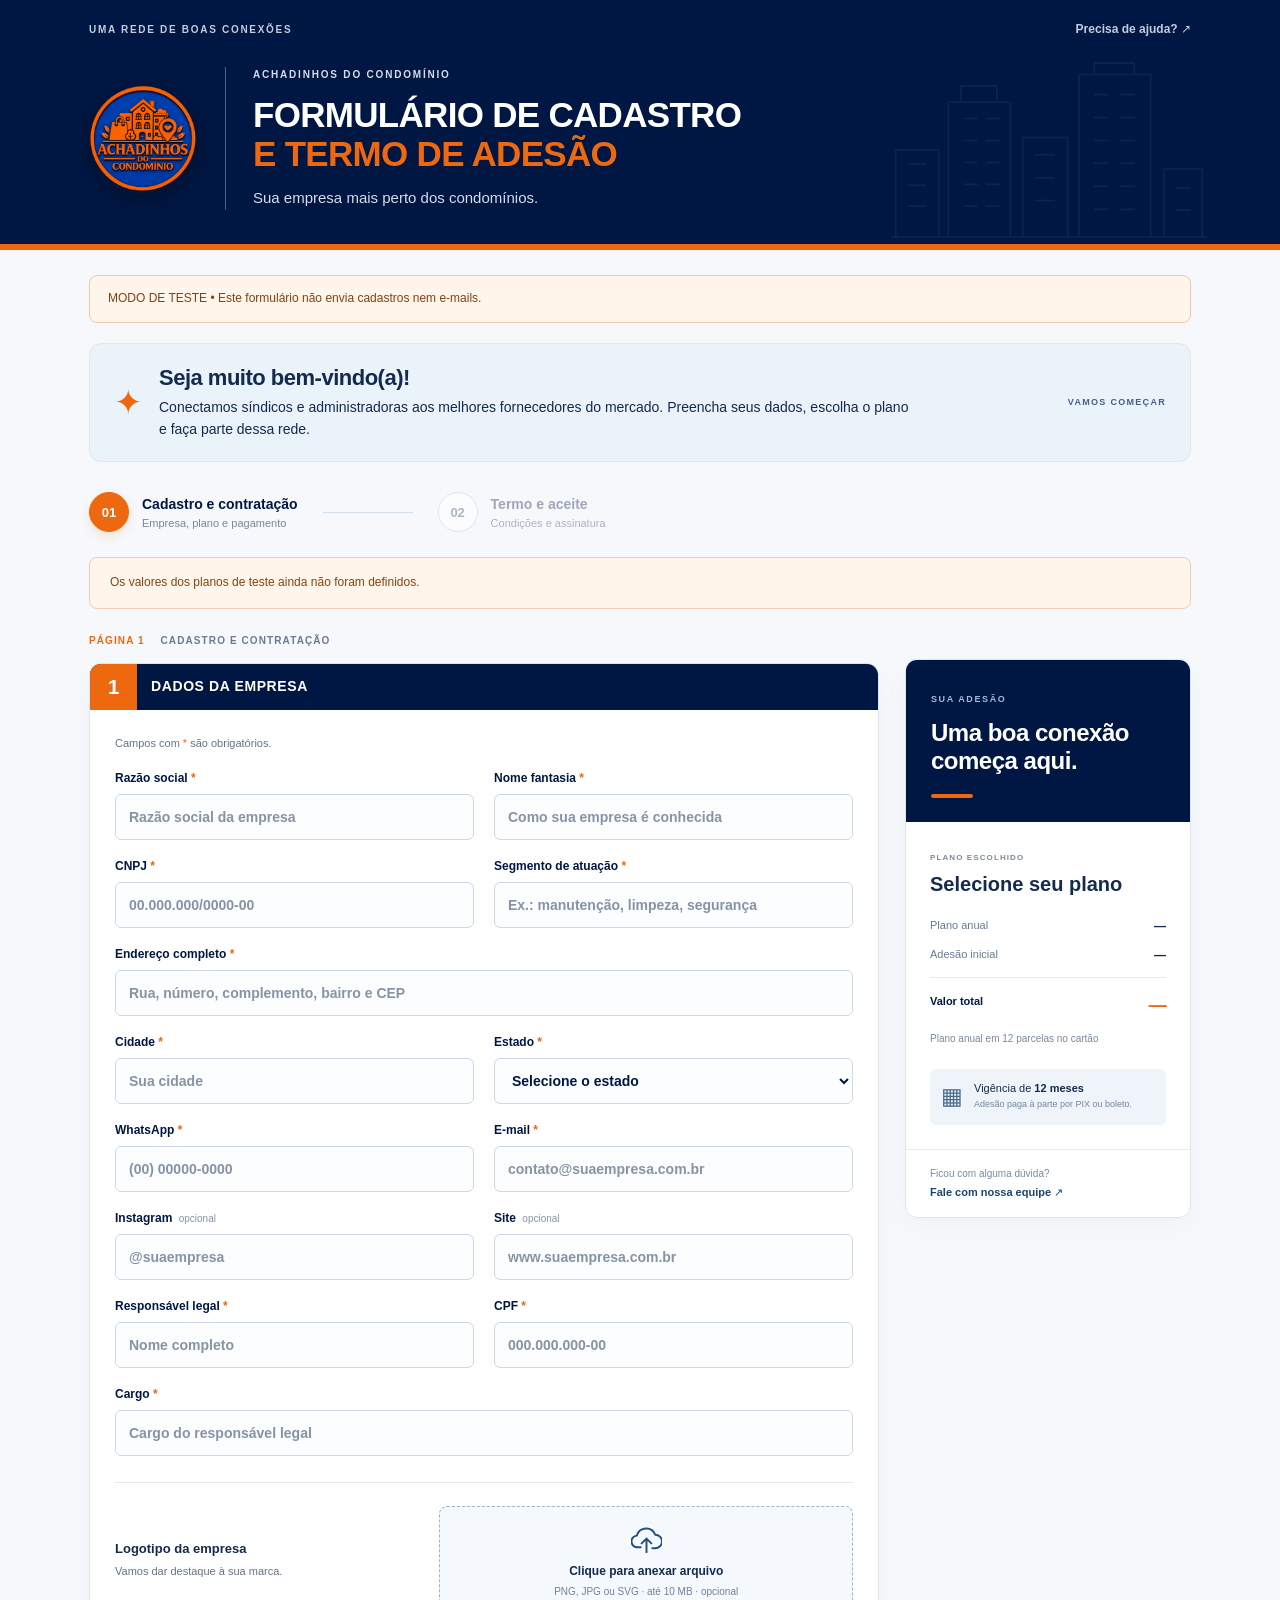
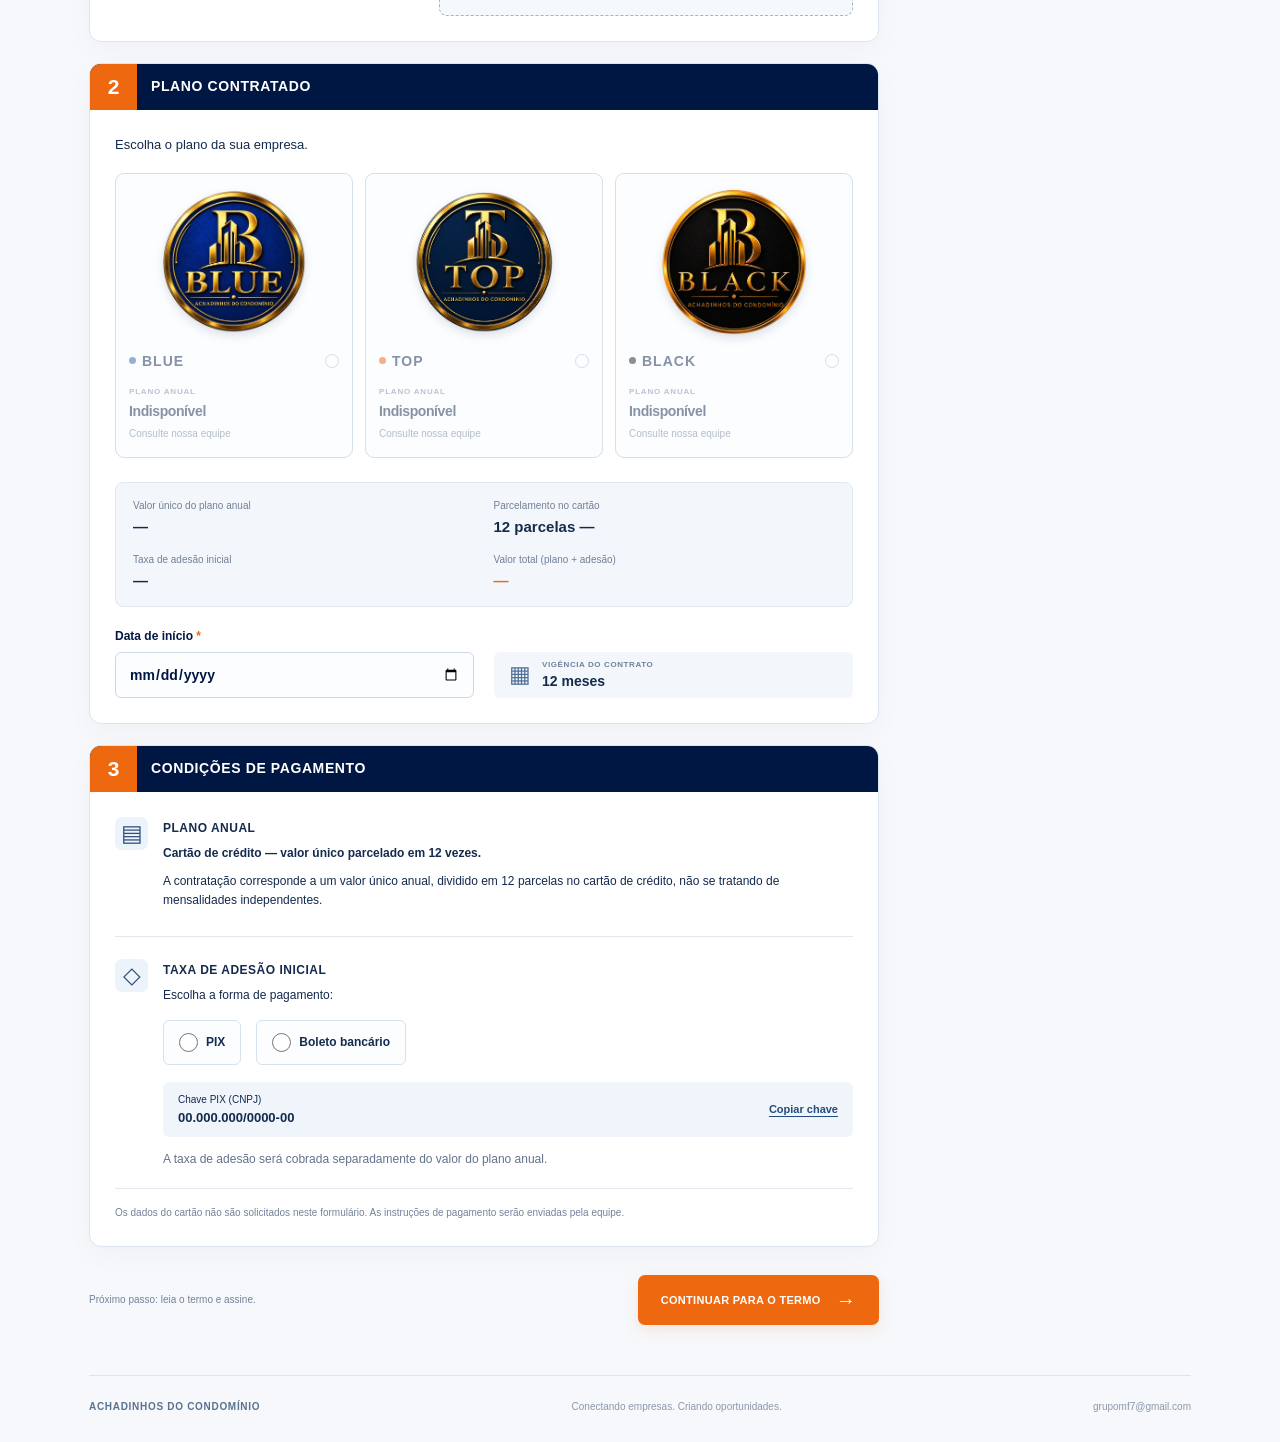
==== commit fca74895: "Add files via upload" ====
--- a/index.html
+++ b/index.html
@@ -5,7 +5,7 @@
   <meta name="description" content="Cadastre sua empresa no Achadinhos do Condomínio. Escolha seu plano, conheça as condições e assine sua adesão.">
   <meta name="theme-color" content="#011743"><title>Cadastro e adesão | Achadinhos do Condomínio</title>
   <link rel="icon" href="./assets/favicon.svg" type="image/svg+xml"><link rel="stylesheet" href="./styles.css">
-  <script src="./config.js" defer></script><script src="./core.js" defer></script><script src="./api.js" defer></script><script src="./app.js" defer></script>
+  <script src="./config.js" defer></script><script src="./core.js" defer></script><script src="./api.js" defer></script><script src="./demo.js" defer></script><script src="./app.js" defer></script>
 </head>
 <body>
   <a class="skip-link" href="#main">Ir para o formulário</a>
@@ -50,16 +50,16 @@
           </div></section>
           <section class="section-card"><div class="section-heading"><span>2</span><h2>PLANO CONTRATADO</h2></div><div class="section-body">
             <p class="section-intro">Escolha o plano da sua empresa.</p><fieldset class="plan-options"><legend class="sr-only">Plano contratado</legend>
-              <label class="plan blue"><input type="radio" name="plano" value="BLUE" required><span class="plan-top"><span class="plan-dot"></span><strong>BLUE</strong><span class="radio-dot"></span></span><small>PLANO ANUAL</small><span class="plan-price" data-price="BLUE">Valor sob consulta</span><span class="plan-installments" data-installments="BLUE">Vigência de 12 meses</span></label>
-              <label class="plan top"><input type="radio" name="plano" value="TOP"><span class="plan-top"><span class="plan-dot"></span><strong>TOP</strong><span class="radio-dot"></span></span><small>PLANO ANUAL</small><span class="plan-price" data-price="TOP">Valor sob consulta</span><span class="plan-installments" data-installments="TOP">Vigência de 12 meses</span></label>
-              <label class="plan black"><input type="radio" name="plano" value="BLACK"><span class="plan-top"><span class="plan-dot"></span><strong>BLACK</strong><span class="radio-dot"></span></span><small>PLANO ANUAL</small><span class="plan-price" data-price="BLACK">Valor sob consulta</span><span class="plan-installments" data-installments="BLACK">Vigência de 12 meses</span></label>
+              <label class="plan blue"><input type="radio" name="plano" value="BLUE" required><img class="plan-logo" src="./assets/plano-blue.png" alt="Logotipo do plano BLUE" width="160" height="160"><span class="plan-top"><span class="plan-dot"></span><strong>BLUE</strong><span class="radio-dot"></span></span><small>PLANO ANUAL</small><span class="plan-price" data-price="BLUE">Valor sob consulta</span><span class="plan-installments" data-installments="BLUE">Vigência de 12 meses</span></label>
+              <label class="plan top"><input type="radio" name="plano" value="TOP"><img class="plan-logo" src="./assets/plano-top.png" alt="Logotipo do plano TOP" width="160" height="160"><span class="plan-top"><span class="plan-dot"></span><strong>TOP</strong><span class="radio-dot"></span></span><small>PLANO ANUAL</small><span class="plan-price" data-price="TOP">Valor sob consulta</span><span class="plan-installments" data-installments="TOP">Vigência de 12 meses</span></label>
+              <label class="plan black"><input type="radio" name="plano" value="BLACK"><img class="plan-logo" src="./assets/plano-black.png" alt="Logotipo do plano BLACK" width="160" height="160"><span class="plan-top"><span class="plan-dot"></span><strong>BLACK</strong><span class="radio-dot"></span></span><small>PLANO ANUAL</small><span class="plan-price" data-price="BLACK">Valor sob consulta</span><span class="plan-installments" data-installments="BLACK">Vigência de 12 meses</span></label>
             </fieldset>
             <dl class="financial-grid"><div><dt>Valor único do plano anual</dt><dd id="annual-value">—</dd></div><div><dt>Parcelamento no cartão</dt><dd id="installment-value">12 parcelas —</dd></div><div><dt>Taxa de adesão inicial</dt><dd id="fee-value">—</dd></div><div class="total"><dt>Valor total (plano + adesão)</dt><dd id="total-value">—</dd></div></dl>
             <div class="field-grid"><label>Data de início <span class="required">*</span><input name="inicio" type="date" required></label><div class="duration"><span class="calendar-icon" aria-hidden="true">▦</span><div><small>VIGÊNCIA DO CONTRATO</small><strong>12 meses</strong></div></div></div>
           </div></section>
           <section class="section-card"><div class="section-heading"><span>3</span><h2>CONDIÇÕES DE PAGAMENTO</h2></div><div class="section-body">
             <div class="payment-block"><span class="payment-symbol" aria-hidden="true">▤</span><div><h3>Plano anual</h3><p><strong>Cartão de crédito — valor único parcelado em 12 vezes.</strong></p><p>A contratação corresponde a um valor único anual, dividido em 12 parcelas no cartão de crédito, não se tratando de mensalidades independentes.</p></div></div>
-            <div class="payment-block adhesion"><span class="payment-symbol" aria-hidden="true">◇</span><div><h3>Taxa de adesão inicial</h3><p>Escolha a forma de pagamento:</p><fieldset class="payment-options"><legend class="sr-only">Pagamento da taxa de adesão</legend><label><input name="pagamentoAdesao" type="radio" value="PIX" required> PIX</label><label><input name="pagamentoAdesao" type="radio" value="BOLETO"> Boleto bancário</label></fieldset><div class="pix-key"><span>Chave PIX (CNPJ)<strong>65.106.497/0001-72</strong></span><button id="copy-pix" type="button" class="text-button">Copiar chave</button></div><p class="muted">A taxa de adesão será cobrada separadamente do valor do plano anual.</p></div></div>
+            <div class="payment-block adhesion"><span class="payment-symbol" aria-hidden="true">◇</span><div><h3>Taxa de adesão inicial</h3><p>Escolha a forma de pagamento:</p><fieldset class="payment-options"><legend class="sr-only">Pagamento da taxa de adesão</legend><label><input name="pagamentoAdesao" type="radio" value="PIX" required> PIX</label><label><input name="pagamentoAdesao" type="radio" value="BOLETO"> Boleto bancário</label></fieldset><div class="pix-key"><span>Chave PIX (CNPJ)<strong>00.000.000/0000-00</strong></span><button id="copy-pix" type="button" class="text-button">Copiar chave</button></div><p class="muted">A taxa de adesão será cobrada separadamente do valor do plano anual.</p></div></div>
             <p class="payment-note">Os dados do cartão não são solicitados neste formulário. As instruções de pagamento serão enviadas pela equipe.</p>
           </div></section>
           <div class="actions"><span class="action-caption">Próximo passo: leia o termo e assine.</span><button type="button" class="button primary" id="next">CONTINUAR PARA O TERMO <span aria-hidden="true">→</span></button></div>
--- a/styles.css
+++ b/styles.css
@@ -8,4 +8,6 @@
 @media(max-width:980px){.layout{grid-template-columns:minmax(0,1fr) 245px;gap:19px}.section-body{padding:20px}.summary-body,.summary-head{padding:21px}.welcome-tag{display:none}.hero h1{font-size:28px}.skyline{opacity:.1}.plan-options{gap:8px}.plan{padding:14px 10px}.plan:has(input:checked){padding:13px 9px}.plan-price{font-size:12px}.actions{align-items:stretch}.action-caption{display:none}footer{margin-left:24px;margin-right:24px}.hero-title{padding-left:22px}.admin-plans{gap:12px}.admin-plan{padding:18px}}
 @media(max-width:760px){.hero-inner{padding:17px 20px 27px}.topline{font-size:8px;letter-spacing:1px}.topline a{font-size:10px}.hero-content{gap:18px;padding-top:25px}.brand-mark{width:80px;height:80px}.hero-title{padding-left:18px}.hero-title .eyebrow{font-size:8px;letter-spacing:1.1px}.hero h1{font-size:23px;letter-spacing:-.4px}.hero-title>p:last-child{font-size:12px}.skyline{width:230px;right:-70px}.container{padding:20px 18px 0}.welcome{padding:18px;gap:13px}.welcome h2{font-size:20px}.welcome p{font-size:12px}.welcome-icon{font-size:29px}.steps{gap:15px;padding:25px 0}.step{font-size:12px;gap:10px}.step small{font-size:10px}.step-number{width:35px;height:35px;flex-shrink:0}.step-line{max-width:55px}.layout{display:flex;flex-direction:column;gap:0}.layout>form{width:100%}.summary{position:static;width:100%;margin:0 0 32px}.summary-head{padding:20px 22px}.summary-head h2{font-size:20px;margin:10px 0}.summary-head h2 br{display:none}.summary-rule{display:none}.summary-body{padding:20px 22px}.summary-plan{font-size:18px;margin:8px 0 16px}.summary dl{display:grid;grid-template-columns:repeat(3,1fr);gap:10px}.summary dl>div{display:block;margin:0}.summary dd{margin-top:8px}.summary-total{border:0;padding:0}.summary-installments{margin:15px 0}.summary-help{padding:16px 22px}.section-heading h2{font-size:13px}.section-body{padding:22px}.field-grid{gap:18px}.plan-price{font-size:14px}.actions .button.primary{flex:1}.page-label{font-size:9px}.page-label span{margin-left:8px}.clause{padding:21px}.review-banner{font-size:12px;padding:15px}.review-banner button{font-size:10px}.success{padding:36px 24px}.success h2{font-size:23px}footer{flex-wrap:wrap;justify-content:center;text-align:center;font-size:9px;padding:23px 0}.admin-container{margin-top:25px;padding:0 18px}.admin-plans{grid-template-columns:1fr}.admin-section{padding:21px}.admin-plan{padding:21px}.link-controls{grid-template-columns:1fr}.admin-title h1{font-size:24px}.generated-link{flex-direction:column;align-items:stretch}.admin-receipts{min-width:540px}}
 @media(max-width:480px){.hero-inner{padding:15px 18px 24px}.topline>span{font-size:7px;letter-spacing:.8px}.hero-content{gap:13px}.brand-mark{width:65px;height:65px}.hero-title{padding-left:13px}.hero-title .eyebrow{font-size:7px;letter-spacing:.7px;margin-bottom:10px}.hero h1{font-size:18px;margin-bottom:10px}.hero-title>p:last-child{font-size:10px}.welcome{padding:17px 15px}.welcome h2{font-size:18px}.welcome p{font-size:11px}.welcome-icon{display:none}.steps{gap:10px}.step{font-size:11px;gap:8px}.step-number{width:31px;height:31px;font-size:11px}.step small{font-size:9px}.step-line{max-width:25px}.section-body{padding:19px 16px}.section-heading h2{font-size:12px;letter-spacing:.2px}.section-heading{gap:11px;min-height:43px}.section-heading>span{width:43px;font-size:19px}.field-grid{grid-template-columns:1fr;row-gap:17px}.upload-wrap{grid-template-columns:1fr;gap:14px}.upload-wrap p{font-size:11px}.plan-options{gap:7px}.plan{padding:14px 9px}.plan:has(input:checked){padding:13px 8px}.plan-top{gap:4px;margin-bottom:15px}.plan-top strong{font-size:12px}.plan-dot{width:5px;height:5px}.radio-dot{width:12px;height:12px}.plan-price{font-size:12px}.plan-installments{font-size:9px}.plan>small{font-size:7px}.financial-grid{padding:14px;gap:18px 12px}.financial-grid dt{font-size:9px}.financial-grid dd{font-size:13px}.duration{height:52px}.payment-block{gap:10px}.payment-symbol{width:27px;height:27px;font-size:21px}.payment-options{gap:9px}.payment-options label{padding:10px;font-size:11px}.pix-key{padding:11px;gap:8px}.pix-key strong{font-size:12px}.pix-key .text-button{font-size:10px}.actions{gap:10px}.button{padding:14px 15px;font-size:10px;gap:9px}.actions .button.secondary{padding:14px 12px;font-size:9px}.actions .button.primary span{display:none}.summary dl{grid-template-columns:1fr 1fr}.summary-total{grid-column:1/-1;padding-top:13px;border-top:1px solid #e0e7f0}.summary-total dd{font-size:20px}.page-label span{display:block;margin:6px 0 0}.review-banner{flex-wrap:wrap}.review-banner button{margin-left:45px}.signature-head{gap:8px}.signature-head h3{font-size:12px}.signature-tabs button{font-size:10px;padding:7px 9px}.clause h2{font-size:12px}.clause p{font-size:12px}.acceptance{padding:14px;gap:10px}.success-actions .button{width:100%}.admin-title{align-items:flex-start}.admin-title .button{min-height:38px;padding:9px 12px}.admin-actions{flex-direction:column;align-items:stretch}}
+.plan-logo{display:block;width:100%;max-width:145px;height:auto;aspect-ratio:1;object-fit:contain;margin:0 auto 18px;filter:drop-shadow(0 4px 5px #01174320)}.admin-plan .plan-logo{max-width:150px;margin-bottom:20px}.plan:has(input:disabled){opacity:1}.plan:has(input:disabled) .plan-top,.plan:has(input:disabled)>small,.plan:has(input:disabled) .plan-price,.plan:has(input:disabled) .plan-installments{opacity:.5}.demo-banner{padding:13px 18px;margin:0 0 20px;border:1px solid #f1c7a7;border-radius:8px;background:#fff5eb;color:#83420e;font-size:12px;line-height:1.6}.demo-banner strong{color:var(--navy)}
+@media(max-width:480px){.plan-logo{margin-bottom:14px;filter:none}.admin-plan .plan-logo{max-width:150px}.demo-banner{font-size:11px;padding:12px 14px}}
 @media(prefers-reduced-motion:reduce){*{transition:none!important;scroll-behavior:auto!important}}
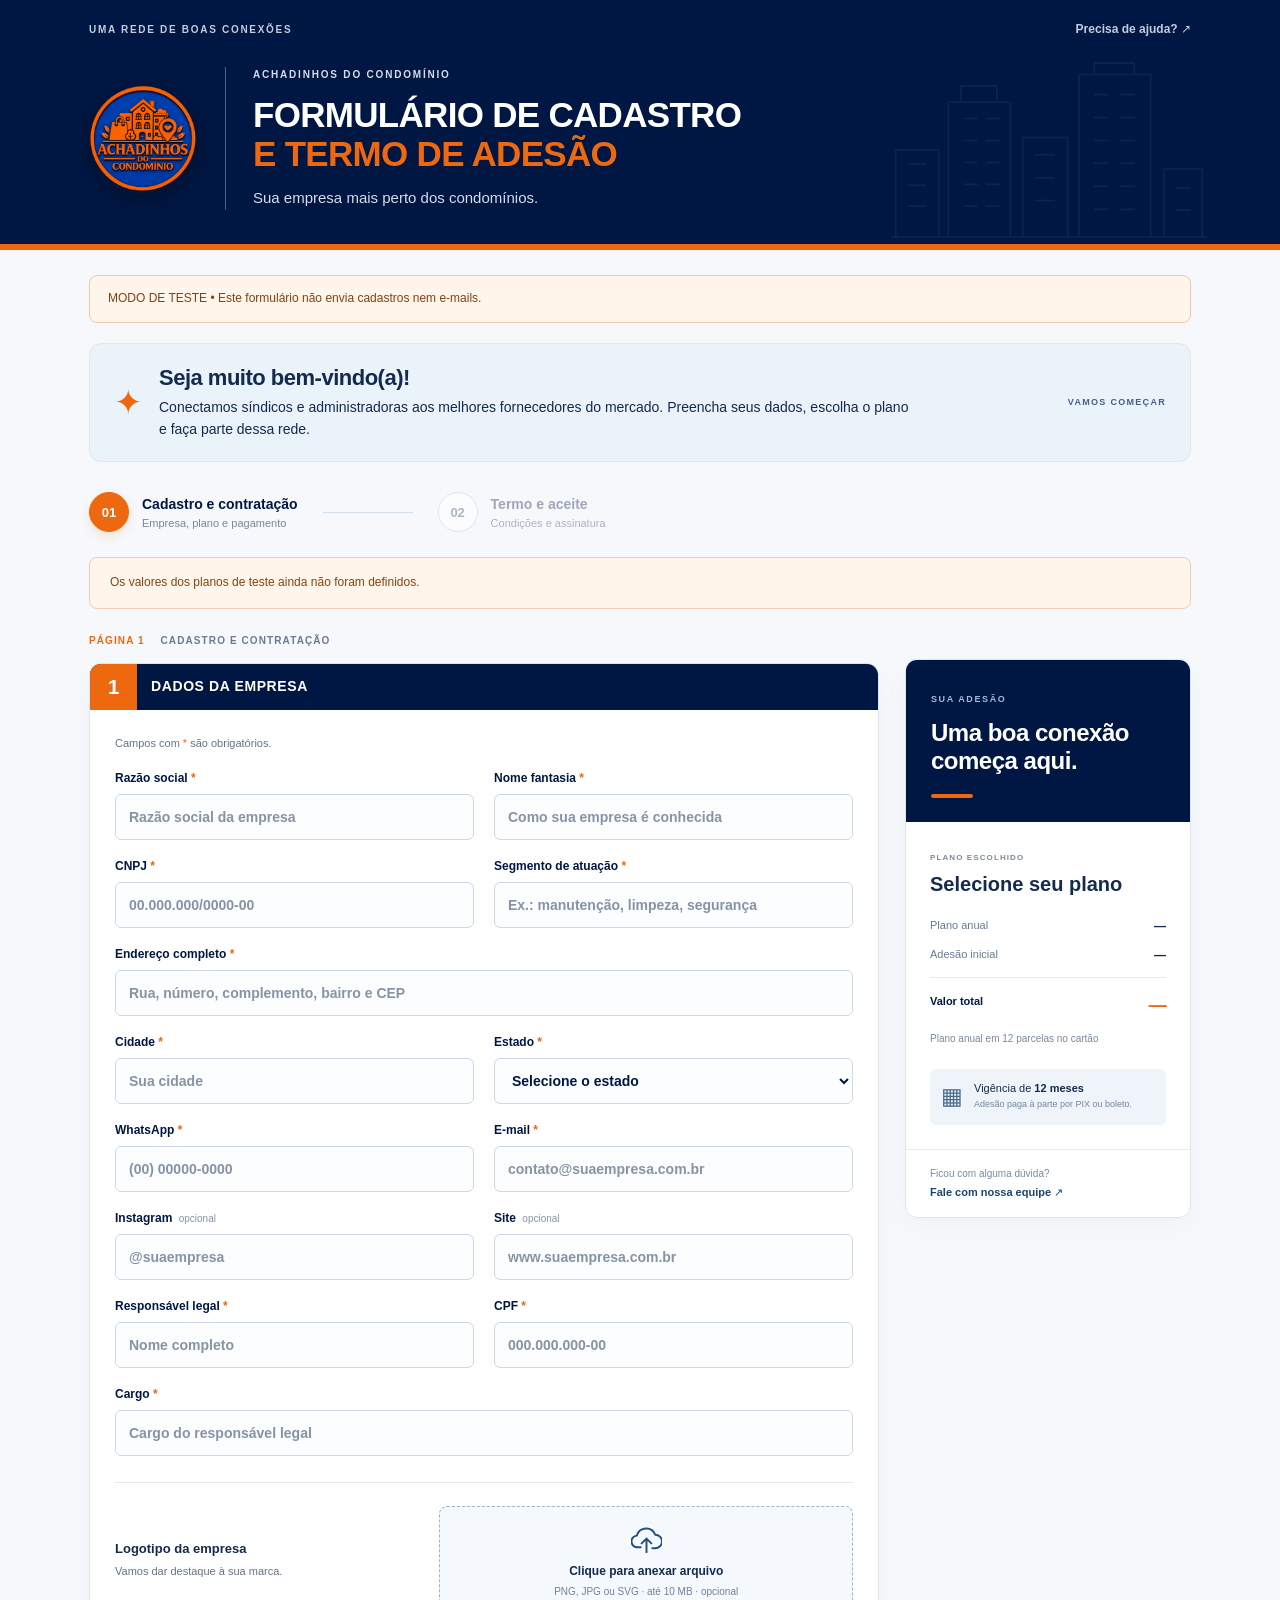
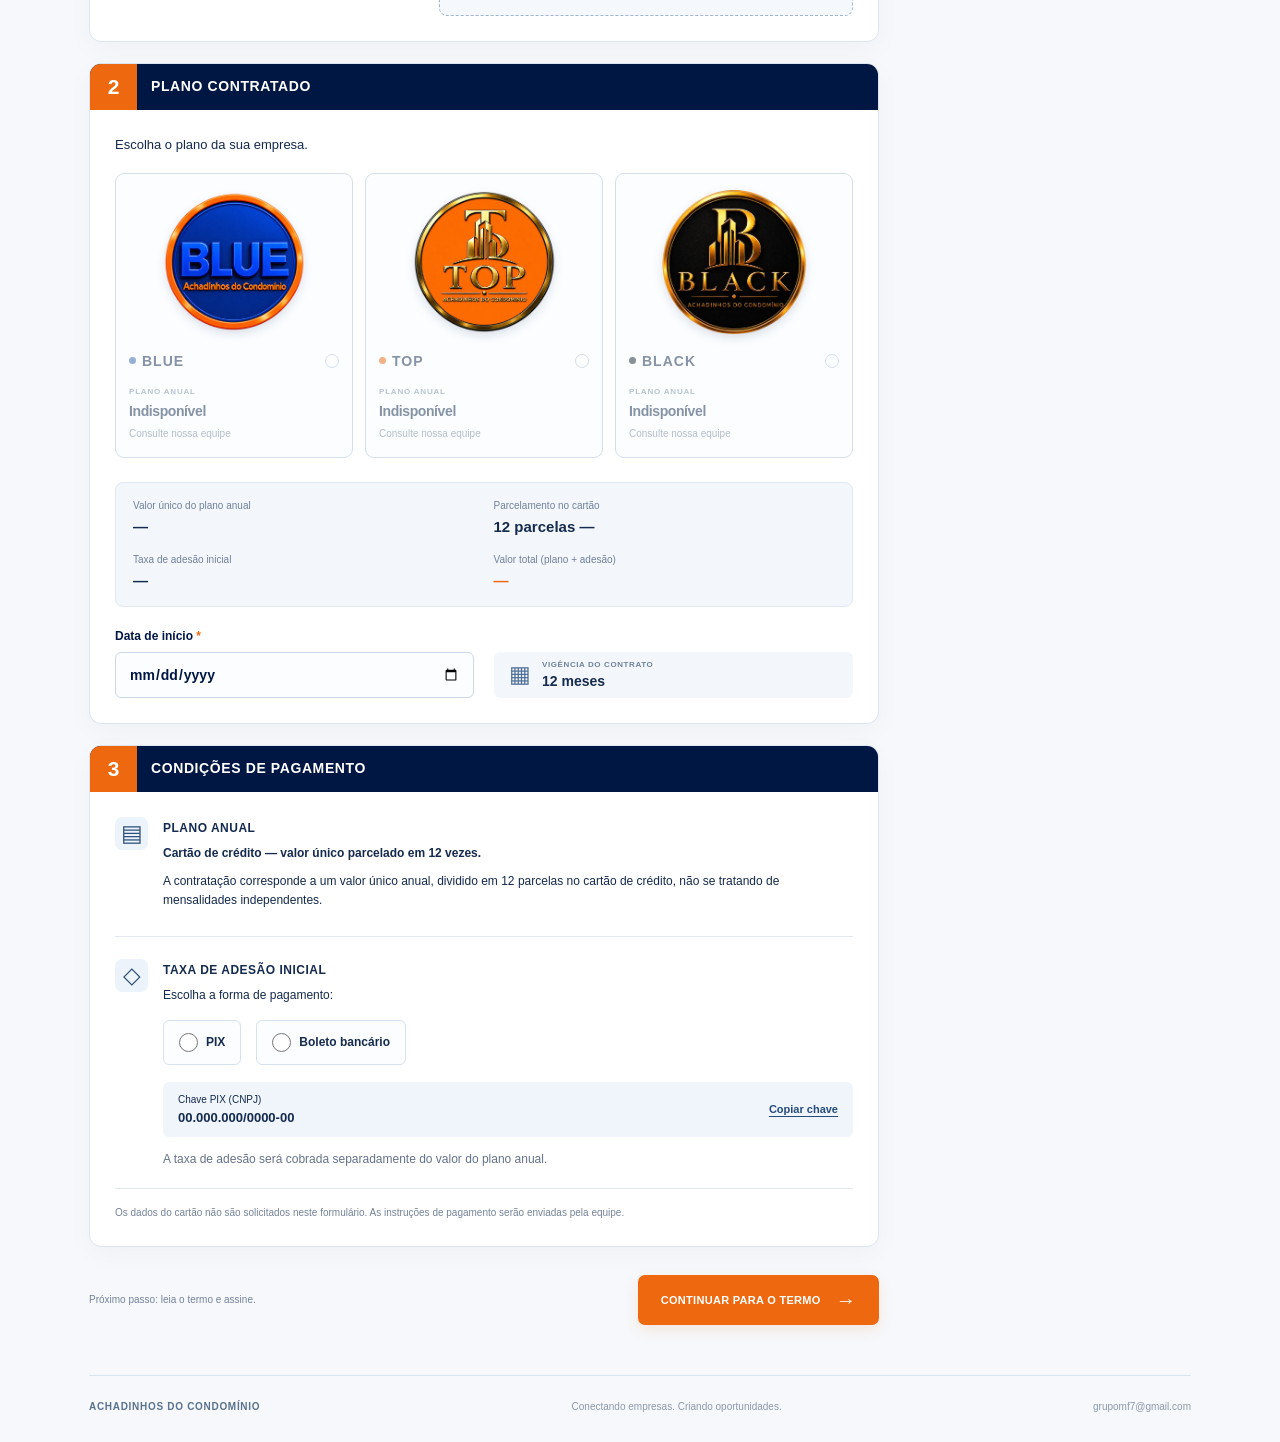
==== commit c26236ad: "Add files via upload" ====
--- a/index.html
+++ b/index.html
@@ -1,92 +1,92 @@
-<!doctype html>
-<html lang="pt-BR">
-<head>
-  <meta charset="utf-8"><meta name="viewport" content="width=device-width, initial-scale=1">
-  <meta name="description" content="Cadastre sua empresa no Achadinhos do Condomínio. Escolha seu plano, conheça as condições e assine sua adesão.">
-  <meta name="theme-color" content="#011743"><title>Cadastro e adesão | Achadinhos do Condomínio</title>
-  <link rel="icon" href="./assets/favicon.svg" type="image/svg+xml"><link rel="stylesheet" href="./styles.css">
-  <script src="./config.js" defer></script><script src="./core.js" defer></script><script src="./api.js" defer></script><script src="./demo.js" defer></script><script src="./app.js" defer></script>
-</head>
-<body>
-  <a class="skip-link" href="#main">Ir para o formulário</a>
-  <header class="hero">
-    <div class="hero-inner">
-      <div class="topline"><span>UMA REDE DE BOAS CONEXÕES</span><a href="https://wa.me/5519993882224" target="_blank" rel="noopener noreferrer">Precisa de ajuda? <span aria-hidden="true">↗</span></a></div>
-      <div class="hero-content">
-        <div class="brand-mark" role="img" aria-label="Logotipo Achadinhos do Condomínio"><img src="./assets/logo-transparente.png" alt="" width="1254" height="1254"></div>
-        <div class="hero-title"><p class="eyebrow">ACHADINHOS DO CONDOMÍNIO</p><h1>FORMULÁRIO DE CADASTRO<br><span>E TERMO DE ADESÃO</span></h1><p>Sua empresa mais perto dos condomínios.</p></div>
-        <svg class="skyline" viewBox="0 0 330 190" aria-hidden="true"><path d="M5 185V95h45v90M60 185V45h65v140M73 45V28h38v17M138 185V82h47v103M197 185V16h75v169M213 16V4h42v12M286 185v-70h40v70M0 186h330"/><path d="M18 110h18m-18 22h18m-18 22h18M77 62h13m10 0h13M77 85h13m10 0h13M77 108h13m10 0h13M77 131h13m10 0h13M77 154h13m10 0h13M151 100h20m-20 24h20m-20 24h20M213 37h14m14 0h14M213 61h14m14 0h14M213 85h14m14 0h14M213 109h14m14 0h14M213 133h14m14 0h14M213 157h14m14 0h14M299 135h14m-14 23h14"/></svg>
-      </div>
-    </div>
-  </header>
-  <main id="main" class="container">
-    <section class="welcome"><div class="welcome-icon" aria-hidden="true">✦</div><div><h2>Seja muito bem-vindo(a)!</h2><p>Conectamos síndicos e administradoras aos melhores fornecedores do mercado. Preencha seus dados, escolha o plano e faça parte dessa rede.</p></div><span class="welcome-tag">VAMOS COMEÇAR</span></section>
-    <nav class="steps" aria-label="Etapas do cadastro"><button type="button" id="step-one" class="step active" aria-current="step"><span class="step-number">01</span><span>Cadastro e contratação<small>Empresa, plano e pagamento</small></span></button><span class="step-line" aria-hidden="true"></span><button type="button" id="step-two" class="step" disabled><span class="step-number">02</span><span>Termo e aceite<small>Condições e assinatura</small></span></button></nav>
-    <div id="service-notice" class="notice" role="status" hidden></div>
-    <div class="layout" id="form-layout">
-      <form id="registration" novalidate>
-        <div id="page-one">
-          <p class="page-label">PÁGINA 1 <span>CADASTRO E CONTRATAÇÃO</span></p>
-          <section class="section-card"><div class="section-heading"><span>1</span><h2>DADOS DA EMPRESA</h2></div><div class="section-body">
-            <p class="field-note">Campos com <span class="required">*</span> são obrigatórios.</p>
-            <div class="field-grid">
-              <label>Razão social <span class="required">*</span><input name="razaoSocial" required maxlength="180" autocomplete="organization" placeholder="Razão social da empresa"></label>
-              <label>Nome fantasia <span class="required">*</span><input name="nomeFantasia" required maxlength="120" placeholder="Como sua empresa é conhecida"></label>
-              <label>CNPJ <span class="required">*</span><input name="cnpj" required maxlength="18" placeholder="00.000.000/0000-00" autocomplete="off" spellcheck="false"></label>
-              <label>Segmento de atuação <span class="required">*</span><input name="segmento" required maxlength="100" placeholder="Ex.: manutenção, limpeza, segurança"></label>
-              <label class="full">Endereço completo <span class="required">*</span><input name="endereco" required maxlength="250" autocomplete="street-address" placeholder="Rua, número, complemento, bairro e CEP"></label>
-              <label>Cidade <span class="required">*</span><input name="cidade" required maxlength="100" autocomplete="address-level2" placeholder="Sua cidade"></label>
-              <label>Estado <span class="required">*</span><select name="estado" required autocomplete="address-level1"><option value="">Selecione o estado</option><option>AC</option><option>AL</option><option>AP</option><option>AM</option><option>BA</option><option>CE</option><option>DF</option><option>ES</option><option>GO</option><option>MA</option><option>MT</option><option>MS</option><option>MG</option><option>PA</option><option>PB</option><option>PR</option><option>PE</option><option>PI</option><option>RJ</option><option>RN</option><option>RS</option><option>RO</option><option>RR</option><option>SC</option><option>SP</option><option>SE</option><option>TO</option></select></label>
-              <label>WhatsApp <span class="required">*</span><input name="whatsapp" type="tel" required maxlength="25" autocomplete="tel" placeholder="(00) 00000-0000"></label>
-              <label>E-mail <span class="required">*</span><input name="email" type="email" required maxlength="180" autocomplete="email" placeholder="contato@suaempresa.com.br"></label>
-              <label>Instagram <span class="optional">opcional</span><input name="instagram" maxlength="150" placeholder="@suaempresa"></label>
-              <label>Site <span class="optional">opcional</span><input name="site" maxlength="200" placeholder="www.suaempresa.com.br"></label>
-              <label>Responsável legal <span class="required">*</span><input name="responsavel" required maxlength="150" autocomplete="name" placeholder="Nome completo"></label>
-              <label>CPF <span class="required">*</span><input name="cpf" inputmode="numeric" required maxlength="14" autocomplete="off" placeholder="000.000.000-00"></label>
-              <label class="full">Cargo <span class="required">*</span><input name="cargo" required maxlength="100" placeholder="Cargo do responsável legal"></label>
-            </div>
-            <div class="upload-wrap"><div><h3>Logotipo da empresa</h3><p>Vamos dar destaque à sua marca.</p></div><label class="upload-zone"><input id="logo" type="file" accept=".png,.jpg,.jpeg,.svg,image/png,image/jpeg,image/svg+xml"><svg viewBox="0 0 32 32" aria-hidden="true"><path d="M10 23H7a6 6 0 0 1-1-12 10 10 0 0 1 19-1 7 7 0 0 1 0 14h-3M16 28V14m-5 5 5-5 5 5"/></svg><strong id="logo-name">Clique para anexar arquivo</strong><small>PNG, JPG ou SVG · até 10 MB · opcional</small></label></div>
-            <div id="logo-info" class="file-info" hidden><img id="logo-preview" alt="Prévia do logotipo anexado"><span id="logo-size"></span><button type="button" id="remove-logo" class="text-button">Remover arquivo</button></div><p id="logo-error" class="error" role="alert"></p>
-          </div></section>
-          <section class="section-card"><div class="section-heading"><span>2</span><h2>PLANO CONTRATADO</h2></div><div class="section-body">
-            <p class="section-intro">Escolha o plano da sua empresa.</p><fieldset class="plan-options"><legend class="sr-only">Plano contratado</legend>
-              <label class="plan blue"><input type="radio" name="plano" value="BLUE" required><img class="plan-logo" src="./assets/plano-blue.png" alt="Logotipo do plano BLUE" width="160" height="160"><span class="plan-top"><span class="plan-dot"></span><strong>BLUE</strong><span class="radio-dot"></span></span><small>PLANO ANUAL</small><span class="plan-price" data-price="BLUE">Valor sob consulta</span><span class="plan-installments" data-installments="BLUE">Vigência de 12 meses</span></label>
-              <label class="plan top"><input type="radio" name="plano" value="TOP"><img class="plan-logo" src="./assets/plano-top.png" alt="Logotipo do plano TOP" width="160" height="160"><span class="plan-top"><span class="plan-dot"></span><strong>TOP</strong><span class="radio-dot"></span></span><small>PLANO ANUAL</small><span class="plan-price" data-price="TOP">Valor sob consulta</span><span class="plan-installments" data-installments="TOP">Vigência de 12 meses</span></label>
-              <label class="plan black"><input type="radio" name="plano" value="BLACK"><img class="plan-logo" src="./assets/plano-black.png" alt="Logotipo do plano BLACK" width="160" height="160"><span class="plan-top"><span class="plan-dot"></span><strong>BLACK</strong><span class="radio-dot"></span></span><small>PLANO ANUAL</small><span class="plan-price" data-price="BLACK">Valor sob consulta</span><span class="plan-installments" data-installments="BLACK">Vigência de 12 meses</span></label>
-            </fieldset>
-            <dl class="financial-grid"><div><dt>Valor único do plano anual</dt><dd id="annual-value">—</dd></div><div><dt>Parcelamento no cartão</dt><dd id="installment-value">12 parcelas —</dd></div><div><dt>Taxa de adesão inicial</dt><dd id="fee-value">—</dd></div><div class="total"><dt>Valor total (plano + adesão)</dt><dd id="total-value">—</dd></div></dl>
-            <div class="field-grid"><label>Data de início <span class="required">*</span><input name="inicio" type="date" required></label><div class="duration"><span class="calendar-icon" aria-hidden="true">▦</span><div><small>VIGÊNCIA DO CONTRATO</small><strong>12 meses</strong></div></div></div>
-          </div></section>
-          <section class="section-card"><div class="section-heading"><span>3</span><h2>CONDIÇÕES DE PAGAMENTO</h2></div><div class="section-body">
-            <div class="payment-block"><span class="payment-symbol" aria-hidden="true">▤</span><div><h3>Plano anual</h3><p><strong>Cartão de crédito — valor único parcelado em 12 vezes.</strong></p><p>A contratação corresponde a um valor único anual, dividido em 12 parcelas no cartão de crédito, não se tratando de mensalidades independentes.</p></div></div>
-            <div class="payment-block adhesion"><span class="payment-symbol" aria-hidden="true">◇</span><div><h3>Taxa de adesão inicial</h3><p>Escolha a forma de pagamento:</p><fieldset class="payment-options"><legend class="sr-only">Pagamento da taxa de adesão</legend><label><input name="pagamentoAdesao" type="radio" value="PIX" required> PIX</label><label><input name="pagamentoAdesao" type="radio" value="BOLETO"> Boleto bancário</label></fieldset><div class="pix-key"><span>Chave PIX (CNPJ)<strong>00.000.000/0000-00</strong></span><button id="copy-pix" type="button" class="text-button">Copiar chave</button></div><p class="muted">A taxa de adesão será cobrada separadamente do valor do plano anual.</p></div></div>
-            <p class="payment-note">Os dados do cartão não são solicitados neste formulário. As instruções de pagamento serão enviadas pela equipe.</p>
-          </div></section>
-          <div class="actions"><span class="action-caption">Próximo passo: leia o termo e assine.</span><button type="button" class="button primary" id="next">CONTINUAR PARA O TERMO <span aria-hidden="true">→</span></button></div>
-        </div>
-        <div id="page-two" hidden>
-          <p class="page-label">PÁGINA 2 <span>TERMO DE ADESÃO E ACEITE CONTRATUAL</span></p>
-          <div class="review-banner"><span aria-hidden="true">✓</span><div><strong>Confira as condições da sua adesão.</strong><p>Leia o termo completo antes de confirmar e assinar.</p></div><button type="button" id="edit-data" class="text-button">Editar cadastro</button></div>
-          <div id="clauses" class="clauses"></div>
-          <section class="section-card"><div class="section-heading"><span>9</span><h2>DECLARAÇÃO DE ACEITE ELETRÔNICO</h2></div><div class="section-body">
-            <label class="acceptance"><input type="checkbox" name="aceite" required><span id="acceptance-text"></span></label>
-            <div class="field-grid"><label>Nome do responsável <span class="required">*</span><input name="nomeAceite" required maxlength="150" autocomplete="name"></label><label>CPF <span class="required">*</span><input name="cpfAceite" required inputmode="numeric" maxlength="14" autocomplete="off"></label><label>Data do aceite<input name="dataAceite" type="date" readonly></label></div>
-            <div class="signature-head"><h3>Assinatura eletrônica <span class="required">*</span></h3><div class="signature-tabs" role="group" aria-label="Forma de assinatura"><button type="button" id="draw-mode" class="selected" aria-pressed="true">Desenhar</button><button type="button" id="type-mode" aria-pressed="false">Digitar</button></div></div>
-            <div id="draw-signature"><p class="muted">Assine com o dedo no celular ou com o mouse.</p><div class="canvas-wrap"><canvas id="signature" width="1000" height="300" aria-label="Área para desenhar assinatura. Use Digitar como alternativa acessível."></canvas><span id="signature-hint">Sua assinatura aqui</span><span class="signature-line"></span></div><button type="button" id="clear-signature" class="text-button">Limpar assinatura</button></div>
-            <label id="typed-signature" hidden>Digite seu nome completo<input name="assinaturaDigitada" maxlength="150" placeholder="Igual ao nome do responsável"><small>O nome digitado será registrado como sua assinatura eletrônica.</small></label>
-            <p id="signature-error" class="error" role="alert"></p>
-            <label class="honeypot" aria-hidden="true" tabindex="-1">Website alternativo<input name="websiteAlternativo" tabindex="-1" autocomplete="off"></label>
-            <p class="privacy-note">Seu cadastro, logotipo e assinatura serão enviados ao Achadinhos do Condomínio para formalizar a adesão. Você receberá uma cópia do termo em PDF no e-mail informado.</p>
-          </div></section>
-          <p id="submit-error" class="error" role="alert"></p>
-          <div class="actions"><button type="button" class="button secondary" id="back">← VOLTAR</button><button type="submit" class="button primary" id="confirm">CONFIRMAR CADASTRO E ADESÃO <span aria-hidden="true">↗</span></button></div>
-        </div>
-      </form>
-      <aside class="summary" aria-label="Resumo da contratação"><div class="summary-head"><span class="eyebrow">SUA ADESÃO</span><h2>Uma boa conexão<br>começa aqui.</h2><div class="summary-rule"></div></div><div class="summary-body"><span class="summary-label">PLANO ESCOLHIDO</span><strong class="summary-plan" id="summary-plan">Selecione seu plano</strong><dl><div><dt>Plano anual</dt><dd id="summary-annual">—</dd></div><div><dt>Adesão inicial</dt><dd id="summary-fee">—</dd></div><div class="summary-total"><dt>Valor total</dt><dd id="summary-total">—</dd></div></dl><p id="summary-installments" class="summary-installments">Plano anual em 12 parcelas no cartão</p><div class="summary-foot"><span aria-hidden="true">▦</span><span>Vigência de <strong>12 meses</strong><small>Adesão paga à parte por PIX ou boleto.</small></span></div></div><div class="summary-help">Ficou com alguma dúvida?<a href="https://wa.me/5519993882224" target="_blank" rel="noopener noreferrer">Fale com nossa equipe ↗</a></div></aside>
-    </div>
-    <section id="success" class="success" hidden aria-live="polite"><span class="success-check" aria-hidden="true">✓</span><p class="eyebrow">ACHADINHOS DO CONDOMÍNIO</p><h2>Cadastro e adesão registrados!</h2><p id="success-message"></p><p class="receipt-id" id="receipt-id"></p><div class="success-actions"><button class="button primary" type="button" id="download-pdf">BAIXAR TERMO EM PDF ↓</button></div><p id="download-error" class="error" role="alert"></p><p class="muted">As instruções de pagamento serão enviadas pela equipe. A confirmação do cadastro não realiza cobranças.</p></section>
-  </main>
-  <footer><strong>ACHADINHOS DO CONDOMÍNIO</strong><span>Conectando empresas. Criando oportunidades.</span><a href="mailto:grupomf7@gmail.com">grupomf7@gmail.com</a></footer>
-  <div class="toast" id="toast" role="status" hidden></div>
-  <noscript><p class="notice">Ative o JavaScript para preencher e enviar o cadastro.</p></noscript>
-</body></html>
+<!doctype html>
+<html lang="pt-BR">
+<head>
+  <meta charset="utf-8"><meta name="viewport" content="width=device-width, initial-scale=1">
+  <meta name="description" content="Cadastre sua empresa no Achadinhos do Condomínio. Escolha seu plano, conheça as condições e assine sua adesão.">
+  <meta name="theme-color" content="#011743"><title>Cadastro e adesão | Achadinhos do Condomínio</title>
+  <link rel="icon" href="./assets/favicon.svg" type="image/svg+xml"><link rel="stylesheet" href="./styles.css?v=20261010-logos2">
+  <script src="./config.js?v=20261010-logos2" defer></script><script src="./core.js?v=20261010-logos2" defer></script><script src="./api.js?v=20261010-logos2" defer></script><script src="./demo.js?v=20261010-logos2" defer></script><script src="./app.js?v=20261010-logos2" defer></script>
+</head>
+<body>
+  <a class="skip-link" href="#main">Ir para o formulário</a>
+  <header class="hero">
+    <div class="hero-inner">
+      <div class="topline"><span>UMA REDE DE BOAS CONEXÕES</span><a href="https://wa.me/5519993882224" target="_blank" rel="noopener noreferrer">Precisa de ajuda? <span aria-hidden="true">↗</span></a></div>
+      <div class="hero-content">
+        <div class="brand-mark" role="img" aria-label="Logotipo Achadinhos do Condomínio"><img src="./assets/logo-transparente.png" alt="" width="1254" height="1254"></div>
+        <div class="hero-title"><p class="eyebrow">ACHADINHOS DO CONDOMÍNIO</p><h1>FORMULÁRIO DE CADASTRO<br><span>E TERMO DE ADESÃO</span></h1><p>Sua empresa mais perto dos condomínios.</p></div>
+        <svg class="skyline" viewBox="0 0 330 190" aria-hidden="true"><path d="M5 185V95h45v90M60 185V45h65v140M73 45V28h38v17M138 185V82h47v103M197 185V16h75v169M213 16V4h42v12M286 185v-70h40v70M0 186h330"/><path d="M18 110h18m-18 22h18m-18 22h18M77 62h13m10 0h13M77 85h13m10 0h13M77 108h13m10 0h13M77 131h13m10 0h13M77 154h13m10 0h13M151 100h20m-20 24h20m-20 24h20M213 37h14m14 0h14M213 61h14m14 0h14M213 85h14m14 0h14M213 109h14m14 0h14M213 133h14m14 0h14M213 157h14m14 0h14M299 135h14m-14 23h14"/></svg>
+      </div>
+    </div>
+  </header>
+  <main id="main" class="container">
+    <section class="welcome"><div class="welcome-icon" aria-hidden="true">✦</div><div><h2>Seja muito bem-vindo(a)!</h2><p>Conectamos síndicos e administradoras aos melhores fornecedores do mercado. Preencha seus dados, escolha o plano e faça parte dessa rede.</p></div><span class="welcome-tag">VAMOS COMEÇAR</span></section>
+    <nav class="steps" aria-label="Etapas do cadastro"><button type="button" id="step-one" class="step active" aria-current="step"><span class="step-number">01</span><span>Cadastro e contratação<small>Empresa, plano e pagamento</small></span></button><span class="step-line" aria-hidden="true"></span><button type="button" id="step-two" class="step" disabled><span class="step-number">02</span><span>Termo e aceite<small>Condições e assinatura</small></span></button></nav>
+    <div id="service-notice" class="notice" role="status" hidden></div>
+    <div class="layout" id="form-layout">
+      <form id="registration" novalidate>
+        <div id="page-one">
+          <p class="page-label">PÁGINA 1 <span>CADASTRO E CONTRATAÇÃO</span></p>
+          <section class="section-card"><div class="section-heading"><span>1</span><h2>DADOS DA EMPRESA</h2></div><div class="section-body">
+            <p class="field-note">Campos com <span class="required">*</span> são obrigatórios.</p>
+            <div class="field-grid">
+              <label>Razão social <span class="required">*</span><input name="razaoSocial" required maxlength="180" autocomplete="organization" placeholder="Razão social da empresa"></label>
+              <label>Nome fantasia <span class="required">*</span><input name="nomeFantasia" required maxlength="120" placeholder="Como sua empresa é conhecida"></label>
+              <label>CNPJ <span class="required">*</span><input name="cnpj" required maxlength="18" placeholder="00.000.000/0000-00" autocomplete="off" spellcheck="false"></label>
+              <label>Segmento de atuação <span class="required">*</span><input name="segmento" required maxlength="100" placeholder="Ex.: manutenção, limpeza, segurança"></label>
+              <label class="full">Endereço completo <span class="required">*</span><input name="endereco" required maxlength="250" autocomplete="street-address" placeholder="Rua, número, complemento, bairro e CEP"></label>
+              <label>Cidade <span class="required">*</span><input name="cidade" required maxlength="100" autocomplete="address-level2" placeholder="Sua cidade"></label>
+              <label>Estado <span class="required">*</span><select name="estado" required autocomplete="address-level1"><option value="">Selecione o estado</option><option>AC</option><option>AL</option><option>AP</option><option>AM</option><option>BA</option><option>CE</option><option>DF</option><option>ES</option><option>GO</option><option>MA</option><option>MT</option><option>MS</option><option>MG</option><option>PA</option><option>PB</option><option>PR</option><option>PE</option><option>PI</option><option>RJ</option><option>RN</option><option>RS</option><option>RO</option><option>RR</option><option>SC</option><option>SP</option><option>SE</option><option>TO</option></select></label>
+              <label>WhatsApp <span class="required">*</span><input name="whatsapp" type="tel" required maxlength="25" autocomplete="tel" placeholder="(00) 00000-0000"></label>
+              <label>E-mail <span class="required">*</span><input name="email" type="email" required maxlength="180" autocomplete="email" placeholder="contato@suaempresa.com.br"></label>
+              <label>Instagram <span class="optional">opcional</span><input name="instagram" maxlength="150" placeholder="@suaempresa"></label>
+              <label>Site <span class="optional">opcional</span><input name="site" maxlength="200" placeholder="www.suaempresa.com.br"></label>
+              <label>Responsável legal <span class="required">*</span><input name="responsavel" required maxlength="150" autocomplete="name" placeholder="Nome completo"></label>
+              <label>CPF <span class="required">*</span><input name="cpf" inputmode="numeric" required maxlength="14" autocomplete="off" placeholder="000.000.000-00"></label>
+              <label class="full">Cargo <span class="required">*</span><input name="cargo" required maxlength="100" placeholder="Cargo do responsável legal"></label>
+            </div>
+            <div class="upload-wrap"><div><h3>Logotipo da empresa</h3><p>Vamos dar destaque à sua marca.</p></div><label class="upload-zone"><input id="logo" type="file" accept=".png,.jpg,.jpeg,.svg,image/png,image/jpeg,image/svg+xml"><svg viewBox="0 0 32 32" aria-hidden="true"><path d="M10 23H7a6 6 0 0 1-1-12 10 10 0 0 1 19-1 7 7 0 0 1 0 14h-3M16 28V14m-5 5 5-5 5 5"/></svg><strong id="logo-name">Clique para anexar arquivo</strong><small>PNG, JPG ou SVG · até 10 MB · opcional</small></label></div>
+            <div id="logo-info" class="file-info" hidden><img id="logo-preview" alt="Prévia do logotipo anexado"><span id="logo-size"></span><button type="button" id="remove-logo" class="text-button">Remover arquivo</button></div><p id="logo-error" class="error" role="alert"></p>
+          </div></section>
+          <section class="section-card"><div class="section-heading"><span>2</span><h2>PLANO CONTRATADO</h2></div><div class="section-body">
+            <p class="section-intro">Escolha o plano da sua empresa.</p><fieldset class="plan-options"><legend class="sr-only">Plano contratado</legend>
+              <label class="plan blue"><input type="radio" name="plano" value="BLUE" required><img class="plan-logo" src="./assets/plano-blue-3bee747f44aa.png" alt="Logotipo do plano BLUE" width="160" height="160"><span class="plan-top"><span class="plan-dot"></span><strong>BLUE</strong><span class="radio-dot"></span></span><small>PLANO ANUAL</small><span class="plan-price" data-price="BLUE">Valor sob consulta</span><span class="plan-installments" data-installments="BLUE">Vigência de 12 meses</span></label>
+              <label class="plan top"><input type="radio" name="plano" value="TOP"><img class="plan-logo" src="./assets/plano-top-2743cb2341a5.png" alt="Logotipo do plano TOP" width="160" height="160"><span class="plan-top"><span class="plan-dot"></span><strong>TOP</strong><span class="radio-dot"></span></span><small>PLANO ANUAL</small><span class="plan-price" data-price="TOP">Valor sob consulta</span><span class="plan-installments" data-installments="TOP">Vigência de 12 meses</span></label>
+              <label class="plan black"><input type="radio" name="plano" value="BLACK"><img class="plan-logo" src="./assets/plano-black-b246eeca9d5e.png" alt="Logotipo do plano BLACK" width="160" height="160"><span class="plan-top"><span class="plan-dot"></span><strong>BLACK</strong><span class="radio-dot"></span></span><small>PLANO ANUAL</small><span class="plan-price" data-price="BLACK">Valor sob consulta</span><span class="plan-installments" data-installments="BLACK">Vigência de 12 meses</span></label>
+            </fieldset>
+            <dl class="financial-grid"><div><dt>Valor único do plano anual</dt><dd id="annual-value">—</dd></div><div><dt>Parcelamento no cartão</dt><dd id="installment-value">12 parcelas —</dd></div><div><dt>Taxa de adesão inicial</dt><dd id="fee-value">—</dd></div><div class="total"><dt>Valor total (plano + adesão)</dt><dd id="total-value">—</dd></div></dl>
+            <div class="field-grid"><label>Data de início <span class="required">*</span><input name="inicio" type="date" required></label><div class="duration"><span class="calendar-icon" aria-hidden="true">▦</span><div><small>VIGÊNCIA DO CONTRATO</small><strong>12 meses</strong></div></div></div>
+          </div></section>
+          <section class="section-card"><div class="section-heading"><span>3</span><h2>CONDIÇÕES DE PAGAMENTO</h2></div><div class="section-body">
+            <div class="payment-block"><span class="payment-symbol" aria-hidden="true">▤</span><div><h3>Plano anual</h3><p><strong>Cartão de crédito — valor único parcelado em 12 vezes.</strong></p><p>A contratação corresponde a um valor único anual, dividido em 12 parcelas no cartão de crédito, não se tratando de mensalidades independentes.</p></div></div>
+            <div class="payment-block adhesion"><span class="payment-symbol" aria-hidden="true">◇</span><div><h3>Taxa de adesão inicial</h3><p>Escolha a forma de pagamento:</p><fieldset class="payment-options"><legend class="sr-only">Pagamento da taxa de adesão</legend><label><input name="pagamentoAdesao" type="radio" value="PIX" required> PIX</label><label><input name="pagamentoAdesao" type="radio" value="BOLETO"> Boleto bancário</label></fieldset><div class="pix-key"><span>Chave PIX (CNPJ)<strong>00.000.000/0000-00</strong></span><button id="copy-pix" type="button" class="text-button">Copiar chave</button></div><p class="muted">A taxa de adesão será cobrada separadamente do valor do plano anual.</p></div></div>
+            <p class="payment-note">Os dados do cartão não são solicitados neste formulário. As instruções de pagamento serão enviadas pela equipe.</p>
+          </div></section>
+          <div class="actions"><span class="action-caption">Próximo passo: leia o termo e assine.</span><button type="button" class="button primary" id="next">CONTINUAR PARA O TERMO <span aria-hidden="true">→</span></button></div>
+        </div>
+        <div id="page-two" hidden>
+          <p class="page-label">PÁGINA 2 <span>TERMO DE ADESÃO E ACEITE CONTRATUAL</span></p>
+          <div class="review-banner"><span aria-hidden="true">✓</span><div><strong>Confira as condições da sua adesão.</strong><p>Leia o termo completo antes de confirmar e assinar.</p></div><button type="button" id="edit-data" class="text-button">Editar cadastro</button></div>
+          <div id="clauses" class="clauses"></div>
+          <section class="section-card"><div class="section-heading"><span>9</span><h2>DECLARAÇÃO DE ACEITE ELETRÔNICO</h2></div><div class="section-body">
+            <label class="acceptance"><input type="checkbox" name="aceite" required><span id="acceptance-text"></span></label>
+            <div class="field-grid"><label>Nome do responsável <span class="required">*</span><input name="nomeAceite" required maxlength="150" autocomplete="name"></label><label>CPF <span class="required">*</span><input name="cpfAceite" required inputmode="numeric" maxlength="14" autocomplete="off"></label><label>Data do aceite<input name="dataAceite" type="date" readonly></label></div>
+            <div class="signature-head"><h3>Assinatura eletrônica <span class="required">*</span></h3><div class="signature-tabs" role="group" aria-label="Forma de assinatura"><button type="button" id="draw-mode" class="selected" aria-pressed="true">Desenhar</button><button type="button" id="type-mode" aria-pressed="false">Digitar</button></div></div>
+            <div id="draw-signature"><p class="muted">Assine com o dedo no celular ou com o mouse.</p><div class="canvas-wrap"><canvas id="signature" width="1000" height="300" aria-label="Área para desenhar assinatura. Use Digitar como alternativa acessível."></canvas><span id="signature-hint">Sua assinatura aqui</span><span class="signature-line"></span></div><button type="button" id="clear-signature" class="text-button">Limpar assinatura</button></div>
+            <label id="typed-signature" hidden>Digite seu nome completo<input name="assinaturaDigitada" maxlength="150" placeholder="Igual ao nome do responsável"><small>O nome digitado será registrado como sua assinatura eletrônica.</small></label>
+            <p id="signature-error" class="error" role="alert"></p>
+            <label class="honeypot" aria-hidden="true" tabindex="-1">Website alternativo<input name="websiteAlternativo" tabindex="-1" autocomplete="off"></label>
+            <p class="privacy-note">Seu cadastro, logotipo e assinatura serão enviados ao Achadinhos do Condomínio para formalizar a adesão. Você receberá uma cópia do termo em PDF no e-mail informado.</p>
+          </div></section>
+          <p id="submit-error" class="error" role="alert"></p>
+          <div class="actions"><button type="button" class="button secondary" id="back">← VOLTAR</button><button type="submit" class="button primary" id="confirm">CONFIRMAR CADASTRO E ADESÃO <span aria-hidden="true">↗</span></button></div>
+        </div>
+      </form>
+      <aside class="summary" aria-label="Resumo da contratação"><div class="summary-head"><span class="eyebrow">SUA ADESÃO</span><h2>Uma boa conexão<br>começa aqui.</h2><div class="summary-rule"></div></div><div class="summary-body"><span class="summary-label">PLANO ESCOLHIDO</span><strong class="summary-plan" id="summary-plan">Selecione seu plano</strong><dl><div><dt>Plano anual</dt><dd id="summary-annual">—</dd></div><div><dt>Adesão inicial</dt><dd id="summary-fee">—</dd></div><div class="summary-total"><dt>Valor total</dt><dd id="summary-total">—</dd></div></dl><p id="summary-installments" class="summary-installments">Plano anual em 12 parcelas no cartão</p><div class="summary-foot"><span aria-hidden="true">▦</span><span>Vigência de <strong>12 meses</strong><small>Adesão paga à parte por PIX ou boleto.</small></span></div></div><div class="summary-help">Ficou com alguma dúvida?<a href="https://wa.me/5519993882224" target="_blank" rel="noopener noreferrer">Fale com nossa equipe ↗</a></div></aside>
+    </div>
+    <section id="success" class="success" hidden aria-live="polite"><span class="success-check" aria-hidden="true">✓</span><p class="eyebrow">ACHADINHOS DO CONDOMÍNIO</p><h2>Cadastro e adesão registrados!</h2><p id="success-message"></p><p class="receipt-id" id="receipt-id"></p><div class="success-actions"><button class="button primary" type="button" id="download-pdf">BAIXAR TERMO EM PDF ↓</button></div><p id="download-error" class="error" role="alert"></p><p class="muted">As instruções de pagamento serão enviadas pela equipe. A confirmação do cadastro não realiza cobranças.</p></section>
+  </main>
+  <footer><strong>ACHADINHOS DO CONDOMÍNIO</strong><span>Conectando empresas. Criando oportunidades.</span><a href="mailto:grupomf7@gmail.com">grupomf7@gmail.com</a></footer>
+  <div class="toast" id="toast" role="status" hidden></div>
+  <noscript><p class="notice">Ative o JavaScript para preencher e enviar o cadastro.</p></noscript>
+</body></html>
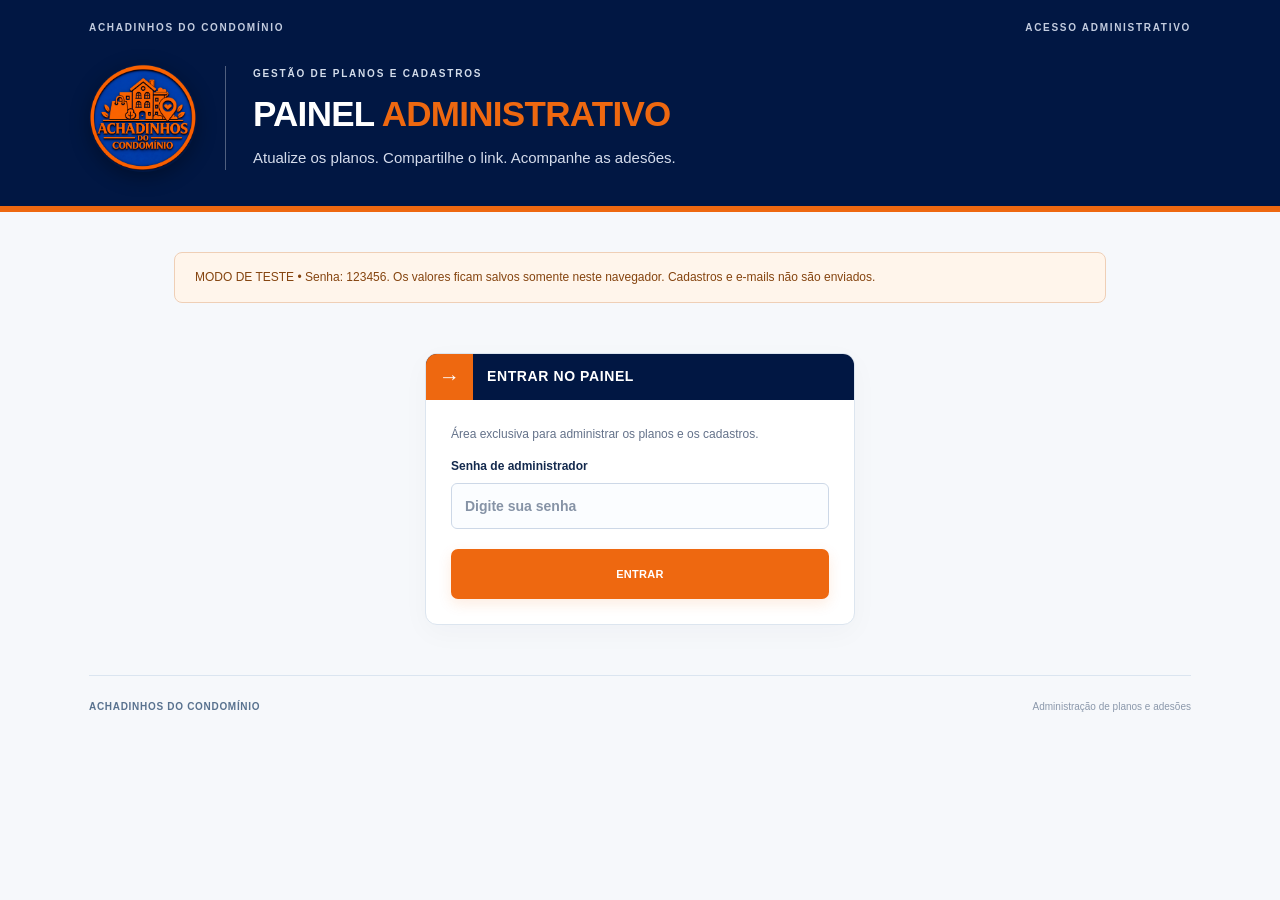
==== commit 5d9aa550: "Add files via upload" ====
--- a/index.html
+++ b/index.html
@@ -1,92 +1,21 @@
-<!doctype html>
-<html lang="pt-BR">
-<head>
-  <meta charset="utf-8"><meta name="viewport" content="width=device-width, initial-scale=1">
-  <meta name="description" content="Cadastre sua empresa no Achadinhos do Condomínio. Escolha seu plano, conheça as condições e assine sua adesão.">
-  <meta name="theme-color" content="#011743"><title>Cadastro e adesão | Achadinhos do Condomínio</title>
-  <link rel="icon" href="./assets/favicon.svg" type="image/svg+xml"><link rel="stylesheet" href="./styles.css?v=20261010-logos2">
-  <script src="./config.js?v=20261010-logos2" defer></script><script src="./core.js?v=20261010-logos2" defer></script><script src="./api.js?v=20261010-logos2" defer></script><script src="./demo.js?v=20261010-logos2" defer></script><script src="./app.js?v=20261010-logos2" defer></script>
-</head>
-<body>
-  <a class="skip-link" href="#main">Ir para o formulário</a>
-  <header class="hero">
-    <div class="hero-inner">
-      <div class="topline"><span>UMA REDE DE BOAS CONEXÕES</span><a href="https://wa.me/5519993882224" target="_blank" rel="noopener noreferrer">Precisa de ajuda? <span aria-hidden="true">↗</span></a></div>
-      <div class="hero-content">
-        <div class="brand-mark" role="img" aria-label="Logotipo Achadinhos do Condomínio"><img src="./assets/logo-transparente.png" alt="" width="1254" height="1254"></div>
-        <div class="hero-title"><p class="eyebrow">ACHADINHOS DO CONDOMÍNIO</p><h1>FORMULÁRIO DE CADASTRO<br><span>E TERMO DE ADESÃO</span></h1><p>Sua empresa mais perto dos condomínios.</p></div>
-        <svg class="skyline" viewBox="0 0 330 190" aria-hidden="true"><path d="M5 185V95h45v90M60 185V45h65v140M73 45V28h38v17M138 185V82h47v103M197 185V16h75v169M213 16V4h42v12M286 185v-70h40v70M0 186h330"/><path d="M18 110h18m-18 22h18m-18 22h18M77 62h13m10 0h13M77 85h13m10 0h13M77 108h13m10 0h13M77 131h13m10 0h13M77 154h13m10 0h13M151 100h20m-20 24h20m-20 24h20M213 37h14m14 0h14M213 61h14m14 0h14M213 85h14m14 0h14M213 109h14m14 0h14M213 133h14m14 0h14M213 157h14m14 0h14M299 135h14m-14 23h14"/></svg>
-      </div>
-    </div>
-  </header>
-  <main id="main" class="container">
-    <section class="welcome"><div class="welcome-icon" aria-hidden="true">✦</div><div><h2>Seja muito bem-vindo(a)!</h2><p>Conectamos síndicos e administradoras aos melhores fornecedores do mercado. Preencha seus dados, escolha o plano e faça parte dessa rede.</p></div><span class="welcome-tag">VAMOS COMEÇAR</span></section>
-    <nav class="steps" aria-label="Etapas do cadastro"><button type="button" id="step-one" class="step active" aria-current="step"><span class="step-number">01</span><span>Cadastro e contratação<small>Empresa, plano e pagamento</small></span></button><span class="step-line" aria-hidden="true"></span><button type="button" id="step-two" class="step" disabled><span class="step-number">02</span><span>Termo e aceite<small>Condições e assinatura</small></span></button></nav>
-    <div id="service-notice" class="notice" role="status" hidden></div>
-    <div class="layout" id="form-layout">
-      <form id="registration" novalidate>
-        <div id="page-one">
-          <p class="page-label">PÁGINA 1 <span>CADASTRO E CONTRATAÇÃO</span></p>
-          <section class="section-card"><div class="section-heading"><span>1</span><h2>DADOS DA EMPRESA</h2></div><div class="section-body">
-            <p class="field-note">Campos com <span class="required">*</span> são obrigatórios.</p>
-            <div class="field-grid">
-              <label>Razão social <span class="required">*</span><input name="razaoSocial" required maxlength="180" autocomplete="organization" placeholder="Razão social da empresa"></label>
-              <label>Nome fantasia <span class="required">*</span><input name="nomeFantasia" required maxlength="120" placeholder="Como sua empresa é conhecida"></label>
-              <label>CNPJ <span class="required">*</span><input name="cnpj" required maxlength="18" placeholder="00.000.000/0000-00" autocomplete="off" spellcheck="false"></label>
-              <label>Segmento de atuação <span class="required">*</span><input name="segmento" required maxlength="100" placeholder="Ex.: manutenção, limpeza, segurança"></label>
-              <label class="full">Endereço completo <span class="required">*</span><input name="endereco" required maxlength="250" autocomplete="street-address" placeholder="Rua, número, complemento, bairro e CEP"></label>
-              <label>Cidade <span class="required">*</span><input name="cidade" required maxlength="100" autocomplete="address-level2" placeholder="Sua cidade"></label>
-              <label>Estado <span class="required">*</span><select name="estado" required autocomplete="address-level1"><option value="">Selecione o estado</option><option>AC</option><option>AL</option><option>AP</option><option>AM</option><option>BA</option><option>CE</option><option>DF</option><option>ES</option><option>GO</option><option>MA</option><option>MT</option><option>MS</option><option>MG</option><option>PA</option><option>PB</option><option>PR</option><option>PE</option><option>PI</option><option>RJ</option><option>RN</option><option>RS</option><option>RO</option><option>RR</option><option>SC</option><option>SP</option><option>SE</option><option>TO</option></select></label>
-              <label>WhatsApp <span class="required">*</span><input name="whatsapp" type="tel" required maxlength="25" autocomplete="tel" placeholder="(00) 00000-0000"></label>
-              <label>E-mail <span class="required">*</span><input name="email" type="email" required maxlength="180" autocomplete="email" placeholder="contato@suaempresa.com.br"></label>
-              <label>Instagram <span class="optional">opcional</span><input name="instagram" maxlength="150" placeholder="@suaempresa"></label>
-              <label>Site <span class="optional">opcional</span><input name="site" maxlength="200" placeholder="www.suaempresa.com.br"></label>
-              <label>Responsável legal <span class="required">*</span><input name="responsavel" required maxlength="150" autocomplete="name" placeholder="Nome completo"></label>
-              <label>CPF <span class="required">*</span><input name="cpf" inputmode="numeric" required maxlength="14" autocomplete="off" placeholder="000.000.000-00"></label>
-              <label class="full">Cargo <span class="required">*</span><input name="cargo" required maxlength="100" placeholder="Cargo do responsável legal"></label>
-            </div>
-            <div class="upload-wrap"><div><h3>Logotipo da empresa</h3><p>Vamos dar destaque à sua marca.</p></div><label class="upload-zone"><input id="logo" type="file" accept=".png,.jpg,.jpeg,.svg,image/png,image/jpeg,image/svg+xml"><svg viewBox="0 0 32 32" aria-hidden="true"><path d="M10 23H7a6 6 0 0 1-1-12 10 10 0 0 1 19-1 7 7 0 0 1 0 14h-3M16 28V14m-5 5 5-5 5 5"/></svg><strong id="logo-name">Clique para anexar arquivo</strong><small>PNG, JPG ou SVG · até 10 MB · opcional</small></label></div>
-            <div id="logo-info" class="file-info" hidden><img id="logo-preview" alt="Prévia do logotipo anexado"><span id="logo-size"></span><button type="button" id="remove-logo" class="text-button">Remover arquivo</button></div><p id="logo-error" class="error" role="alert"></p>
-          </div></section>
-          <section class="section-card"><div class="section-heading"><span>2</span><h2>PLANO CONTRATADO</h2></div><div class="section-body">
-            <p class="section-intro">Escolha o plano da sua empresa.</p><fieldset class="plan-options"><legend class="sr-only">Plano contratado</legend>
-              <label class="plan blue"><input type="radio" name="plano" value="BLUE" required><img class="plan-logo" src="./assets/plano-blue-3bee747f44aa.png" alt="Logotipo do plano BLUE" width="160" height="160"><span class="plan-top"><span class="plan-dot"></span><strong>BLUE</strong><span class="radio-dot"></span></span><small>PLANO ANUAL</small><span class="plan-price" data-price="BLUE">Valor sob consulta</span><span class="plan-installments" data-installments="BLUE">Vigência de 12 meses</span></label>
-              <label class="plan top"><input type="radio" name="plano" value="TOP"><img class="plan-logo" src="./assets/plano-top-2743cb2341a5.png" alt="Logotipo do plano TOP" width="160" height="160"><span class="plan-top"><span class="plan-dot"></span><strong>TOP</strong><span class="radio-dot"></span></span><small>PLANO ANUAL</small><span class="plan-price" data-price="TOP">Valor sob consulta</span><span class="plan-installments" data-installments="TOP">Vigência de 12 meses</span></label>
-              <label class="plan black"><input type="radio" name="plano" value="BLACK"><img class="plan-logo" src="./assets/plano-black-b246eeca9d5e.png" alt="Logotipo do plano BLACK" width="160" height="160"><span class="plan-top"><span class="plan-dot"></span><strong>BLACK</strong><span class="radio-dot"></span></span><small>PLANO ANUAL</small><span class="plan-price" data-price="BLACK">Valor sob consulta</span><span class="plan-installments" data-installments="BLACK">Vigência de 12 meses</span></label>
-            </fieldset>
-            <dl class="financial-grid"><div><dt>Valor único do plano anual</dt><dd id="annual-value">—</dd></div><div><dt>Parcelamento no cartão</dt><dd id="installment-value">12 parcelas —</dd></div><div><dt>Taxa de adesão inicial</dt><dd id="fee-value">—</dd></div><div class="total"><dt>Valor total (plano + adesão)</dt><dd id="total-value">—</dd></div></dl>
-            <div class="field-grid"><label>Data de início <span class="required">*</span><input name="inicio" type="date" required></label><div class="duration"><span class="calendar-icon" aria-hidden="true">▦</span><div><small>VIGÊNCIA DO CONTRATO</small><strong>12 meses</strong></div></div></div>
-          </div></section>
-          <section class="section-card"><div class="section-heading"><span>3</span><h2>CONDIÇÕES DE PAGAMENTO</h2></div><div class="section-body">
-            <div class="payment-block"><span class="payment-symbol" aria-hidden="true">▤</span><div><h3>Plano anual</h3><p><strong>Cartão de crédito — valor único parcelado em 12 vezes.</strong></p><p>A contratação corresponde a um valor único anual, dividido em 12 parcelas no cartão de crédito, não se tratando de mensalidades independentes.</p></div></div>
-            <div class="payment-block adhesion"><span class="payment-symbol" aria-hidden="true">◇</span><div><h3>Taxa de adesão inicial</h3><p>Escolha a forma de pagamento:</p><fieldset class="payment-options"><legend class="sr-only">Pagamento da taxa de adesão</legend><label><input name="pagamentoAdesao" type="radio" value="PIX" required> PIX</label><label><input name="pagamentoAdesao" type="radio" value="BOLETO"> Boleto bancário</label></fieldset><div class="pix-key"><span>Chave PIX (CNPJ)<strong>00.000.000/0000-00</strong></span><button id="copy-pix" type="button" class="text-button">Copiar chave</button></div><p class="muted">A taxa de adesão será cobrada separadamente do valor do plano anual.</p></div></div>
-            <p class="payment-note">Os dados do cartão não são solicitados neste formulário. As instruções de pagamento serão enviadas pela equipe.</p>
-          </div></section>
-          <div class="actions"><span class="action-caption">Próximo passo: leia o termo e assine.</span><button type="button" class="button primary" id="next">CONTINUAR PARA O TERMO <span aria-hidden="true">→</span></button></div>
-        </div>
-        <div id="page-two" hidden>
-          <p class="page-label">PÁGINA 2 <span>TERMO DE ADESÃO E ACEITE CONTRATUAL</span></p>
-          <div class="review-banner"><span aria-hidden="true">✓</span><div><strong>Confira as condições da sua adesão.</strong><p>Leia o termo completo antes de confirmar e assinar.</p></div><button type="button" id="edit-data" class="text-button">Editar cadastro</button></div>
-          <div id="clauses" class="clauses"></div>
-          <section class="section-card"><div class="section-heading"><span>9</span><h2>DECLARAÇÃO DE ACEITE ELETRÔNICO</h2></div><div class="section-body">
-            <label class="acceptance"><input type="checkbox" name="aceite" required><span id="acceptance-text"></span></label>
-            <div class="field-grid"><label>Nome do responsável <span class="required">*</span><input name="nomeAceite" required maxlength="150" autocomplete="name"></label><label>CPF <span class="required">*</span><input name="cpfAceite" required inputmode="numeric" maxlength="14" autocomplete="off"></label><label>Data do aceite<input name="dataAceite" type="date" readonly></label></div>
-            <div class="signature-head"><h3>Assinatura eletrônica <span class="required">*</span></h3><div class="signature-tabs" role="group" aria-label="Forma de assinatura"><button type="button" id="draw-mode" class="selected" aria-pressed="true">Desenhar</button><button type="button" id="type-mode" aria-pressed="false">Digitar</button></div></div>
-            <div id="draw-signature"><p class="muted">Assine com o dedo no celular ou com o mouse.</p><div class="canvas-wrap"><canvas id="signature" width="1000" height="300" aria-label="Área para desenhar assinatura. Use Digitar como alternativa acessível."></canvas><span id="signature-hint">Sua assinatura aqui</span><span class="signature-line"></span></div><button type="button" id="clear-signature" class="text-button">Limpar assinatura</button></div>
-            <label id="typed-signature" hidden>Digite seu nome completo<input name="assinaturaDigitada" maxlength="150" placeholder="Igual ao nome do responsável"><small>O nome digitado será registrado como sua assinatura eletrônica.</small></label>
-            <p id="signature-error" class="error" role="alert"></p>
-            <label class="honeypot" aria-hidden="true" tabindex="-1">Website alternativo<input name="websiteAlternativo" tabindex="-1" autocomplete="off"></label>
-            <p class="privacy-note">Seu cadastro, logotipo e assinatura serão enviados ao Achadinhos do Condomínio para formalizar a adesão. Você receberá uma cópia do termo em PDF no e-mail informado.</p>
-          </div></section>
-          <p id="submit-error" class="error" role="alert"></p>
-          <div class="actions"><button type="button" class="button secondary" id="back">← VOLTAR</button><button type="submit" class="button primary" id="confirm">CONFIRMAR CADASTRO E ADESÃO <span aria-hidden="true">↗</span></button></div>
-        </div>
-      </form>
-      <aside class="summary" aria-label="Resumo da contratação"><div class="summary-head"><span class="eyebrow">SUA ADESÃO</span><h2>Uma boa conexão<br>começa aqui.</h2><div class="summary-rule"></div></div><div class="summary-body"><span class="summary-label">PLANO ESCOLHIDO</span><strong class="summary-plan" id="summary-plan">Selecione seu plano</strong><dl><div><dt>Plano anual</dt><dd id="summary-annual">—</dd></div><div><dt>Adesão inicial</dt><dd id="summary-fee">—</dd></div><div class="summary-total"><dt>Valor total</dt><dd id="summary-total">—</dd></div></dl><p id="summary-installments" class="summary-installments">Plano anual em 12 parcelas no cartão</p><div class="summary-foot"><span aria-hidden="true">▦</span><span>Vigência de <strong>12 meses</strong><small>Adesão paga à parte por PIX ou boleto.</small></span></div></div><div class="summary-help">Ficou com alguma dúvida?<a href="https://wa.me/5519993882224" target="_blank" rel="noopener noreferrer">Fale com nossa equipe ↗</a></div></aside>
-    </div>
-    <section id="success" class="success" hidden aria-live="polite"><span class="success-check" aria-hidden="true">✓</span><p class="eyebrow">ACHADINHOS DO CONDOMÍNIO</p><h2>Cadastro e adesão registrados!</h2><p id="success-message"></p><p class="receipt-id" id="receipt-id"></p><div class="success-actions"><button class="button primary" type="button" id="download-pdf">BAIXAR TERMO EM PDF ↓</button></div><p id="download-error" class="error" role="alert"></p><p class="muted">As instruções de pagamento serão enviadas pela equipe. A confirmação do cadastro não realiza cobranças.</p></section>
-  </main>
-  <footer><strong>ACHADINHOS DO CONDOMÍNIO</strong><span>Conectando empresas. Criando oportunidades.</span><a href="mailto:grupomf7@gmail.com">grupomf7@gmail.com</a></footer>
-  <div class="toast" id="toast" role="status" hidden></div>
-  <noscript><p class="notice">Ative o JavaScript para preencher e enviar o cadastro.</p></noscript>
+<!doctype html><html lang="pt-BR"><head>
+<meta charset="utf-8"><meta name="viewport" content="width=device-width, initial-scale=1"><meta name="robots" content="noindex,nofollow"><meta name="theme-color" content="#011743"><title>Administração | Achadinhos do Condomínio</title>
+<link rel="icon" href="./assets/favicon.svg" type="image/svg+xml"><link rel="stylesheet" href="./styles.css?v=20261011-pages1"><script src="./config.js?v=20261011-pages1" defer></script><script src="./core.js?v=20261011-pages1" defer></script><script src="./api.js?v=20261011-pages1" defer></script><script src="./demo.js?v=20261011-pages1" defer></script><script src="./admin.js?v=20261011-pages1" defer></script></head><body>
+<header class="hero"><div class="hero-inner"><div class="topline"><span>ACHADINHOS DO CONDOMÍNIO</span><span>ACESSO ADMINISTRATIVO</span></div><div class="hero-content"><div class="brand-mark" role="img" aria-label="Logotipo Achadinhos do Condomínio"><img src="./assets/logo-transparente.png" alt="" width="1254" height="1254"></div><div class="hero-title"><p class="eyebrow">GESTÃO DE PLANOS E CADASTROS</p><h1>PAINEL <span>ADMINISTRATIVO</span></h1><p>Atualize os planos. Compartilhe o link. Acompanhe as adesões.</p></div></div></div></header>
+<main class="admin-container">
+<div class="notice" id="admin-notice" hidden role="status"></div>
+<section id="login-section" class="section-card admin-login"><div class="section-heading"><span aria-hidden="true">→</span><h2>ENTRAR NO PAINEL</h2></div><form class="section-body" id="login-form"><p>Área exclusiva para administrar os planos e os cadastros.</p><label>Senha de administrador<input name="password" type="password" required autocomplete="current-password" maxlength="256" placeholder="Digite sua senha"></label><button type="submit" class="button primary" id="login">ENTRAR</button><p class="error" id="login-error" role="alert"></p></form></section>
+<div id="dashboard" hidden>
+  <div class="admin-title"><div><h1>Seu painel de gestão</h1><p>As alterações abaixo valem para todos os novos cadastros.</p></div><button type="button" class="button secondary" id="logout">SAIR</button></div>
+  <section class="admin-section"><h2>Planos e valores</h2><p>Defina o valor anual e a taxa de adesão de cada plano. O parcelamento é sempre em 12 vezes no cartão.</p>
+    <form id="plans-form"><div class="admin-plans" id="admin-plans"></div><div class="admin-actions"><button class="button primary" type="submit" id="save-plans">SALVAR PARA TODOS</button><span class="admin-status" id="save-status" role="status"></span></div><p class="error" id="save-error" role="alert"></p></form>
+    <p class="admin-warning">Contratos já registrados preservam os valores aceitos. Uma alteração de preço exige um novo aceite de quem ainda está preenchendo o cadastro.</p>
+  </section>
+  <section class="admin-section"><h2>Gerar link de cadastro</h2><p>Envie um único link pelo WhatsApp. A cliente preenche os dados, lê o termo e assina pelo celular.</p>
+    <div class="link-controls"><label>Endereço da página de cadastro<input id="site-url" type="url" placeholder="https://seu-usuario.github.io/seu-repositorio/cadastro.html"></label><label>Plano pré-selecionado<select id="link-plan"><option value="">Cliente escolhe o plano</option><option value="BLUE">BLUE</option><option value="TOP">TOP</option><option value="BLACK">BLACK</option></select></label></div>
+    <div class="generated-link"><input id="generated-link" readonly aria-label="Link gerado para cadastro"><button class="button primary" type="button" id="copy-link">COPIAR LINK</button><a id="share-link" class="button secondary" target="_blank" rel="noopener noreferrer" href="https://wa.me/">WHATSAPP ↗</a></div><p class="link-note">O link acompanha os valores atuais dos planos. A página de cadastro não exibe acesso a este painel.</p><p class="error" id="link-error" role="alert"></p>
+  </section>
+  <section class="admin-section"><div class="admin-title"><div><h2>Cadastros recentes</h2><p>Os últimos 20 registros, com acesso ao PDF e status do envio.</p></div><button class="text-button" type="button" id="refresh">Atualizar</button></div><div class="table-scroll"><table class="admin-receipts"><thead><tr><th>Data</th><th>Empresa</th><th>Plano</th><th>E-mail</th><th>Termo</th><th>Envio</th></tr></thead><tbody id="receipts"></tbody></table></div><p id="receipts-empty" class="admin-empty">Nenhum cadastro registrado.</p><p class="error" id="receipts-error" role="alert"></p></section>
+  <p class="admin-help">O PDF e os dados dos clientes ficam no Google Drive e na planilha da conta que ativou o serviço. A senha e a sessão são verificadas pelo servidor. Os valores são armazenados centralmente.</p>
+</div></main><footer><strong>ACHADINHOS DO CONDOMÍNIO</strong><span>Administração de planos e adesões</span></footer><div class="toast" id="toast" role="status" hidden></div>
 </body></html>
